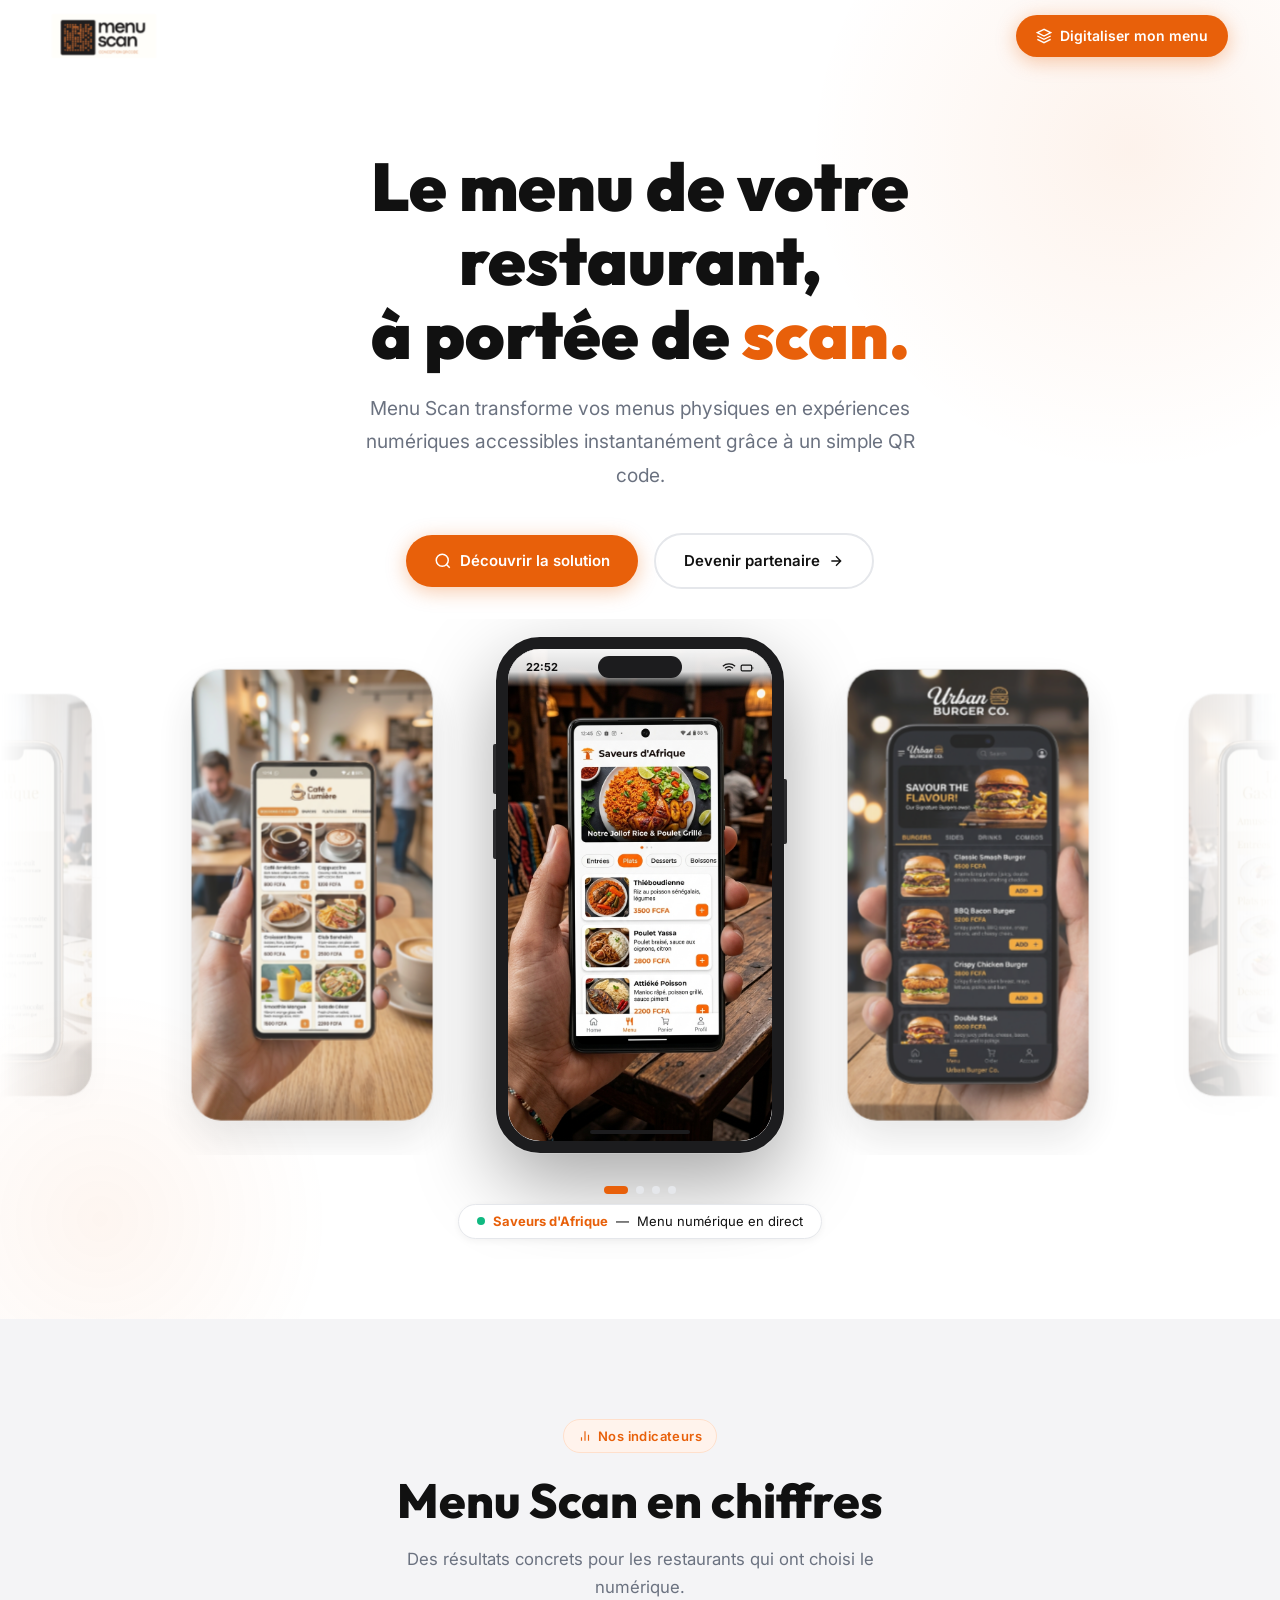
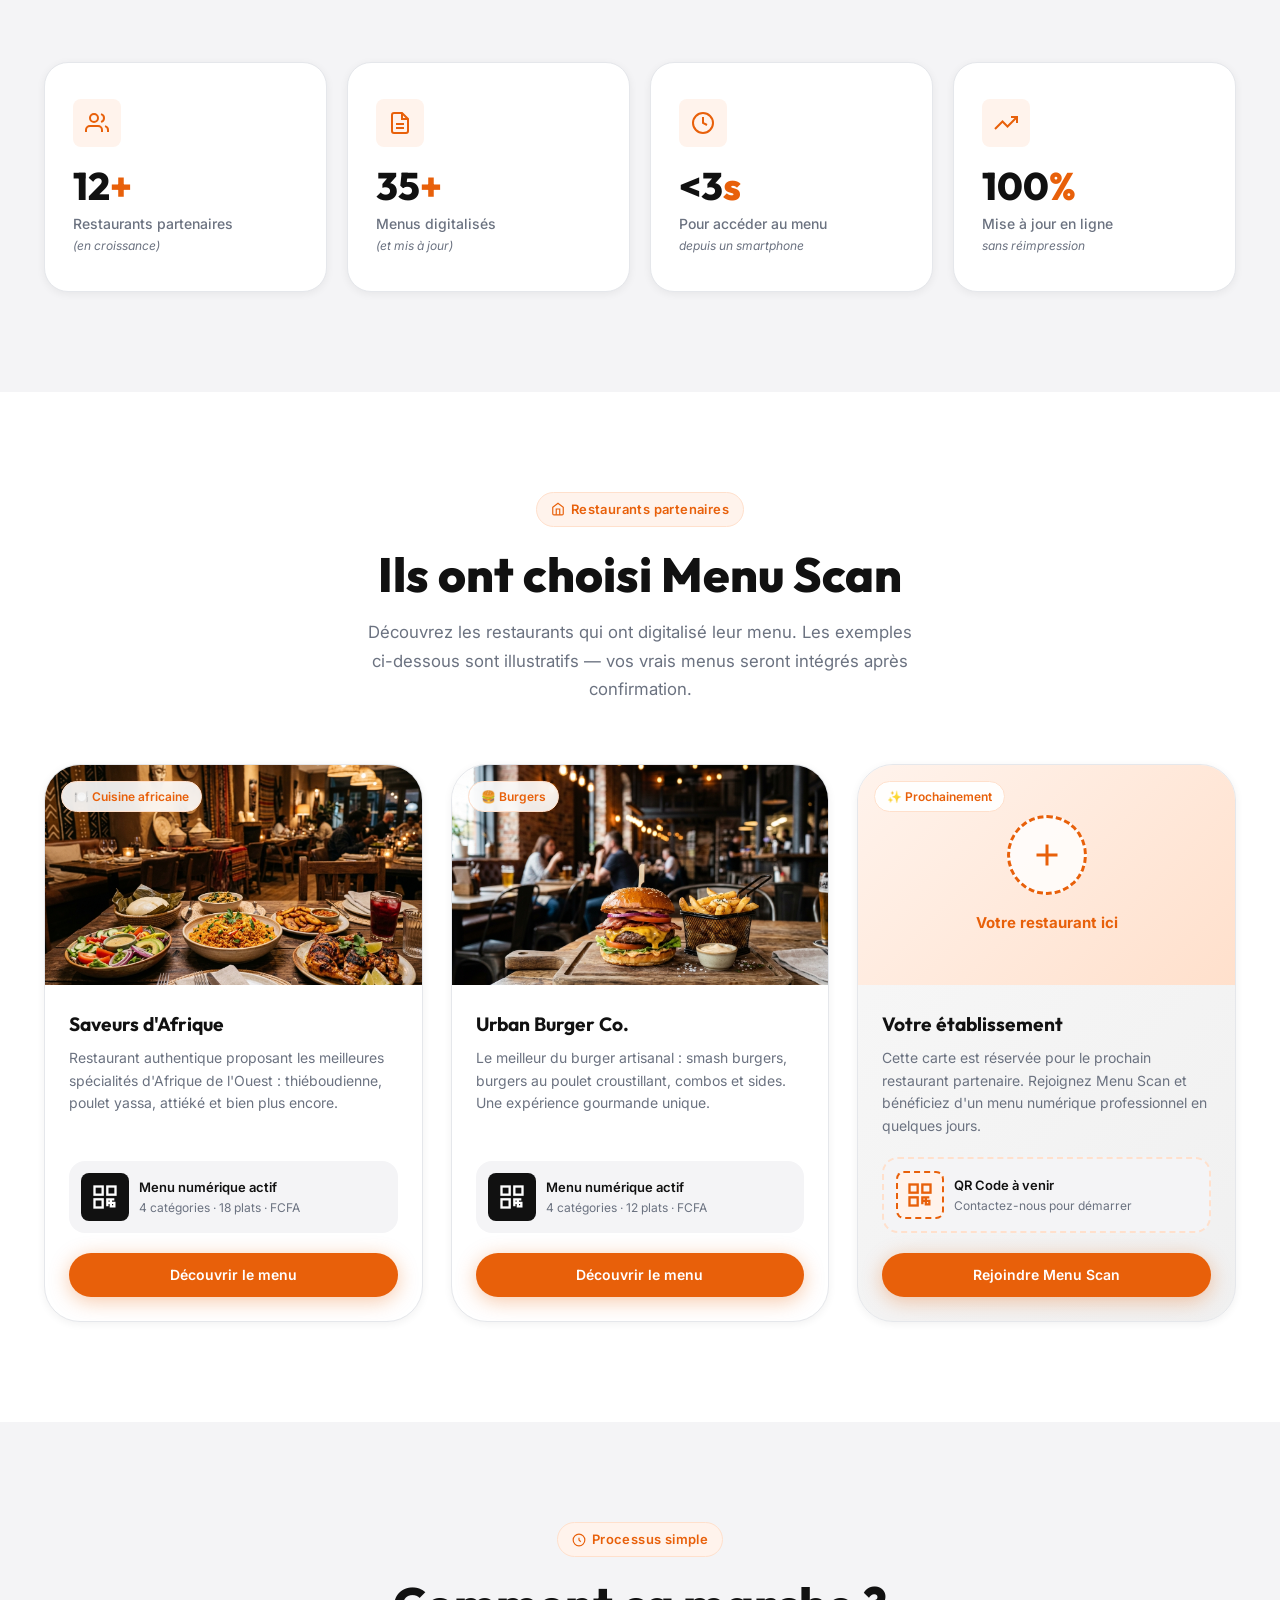
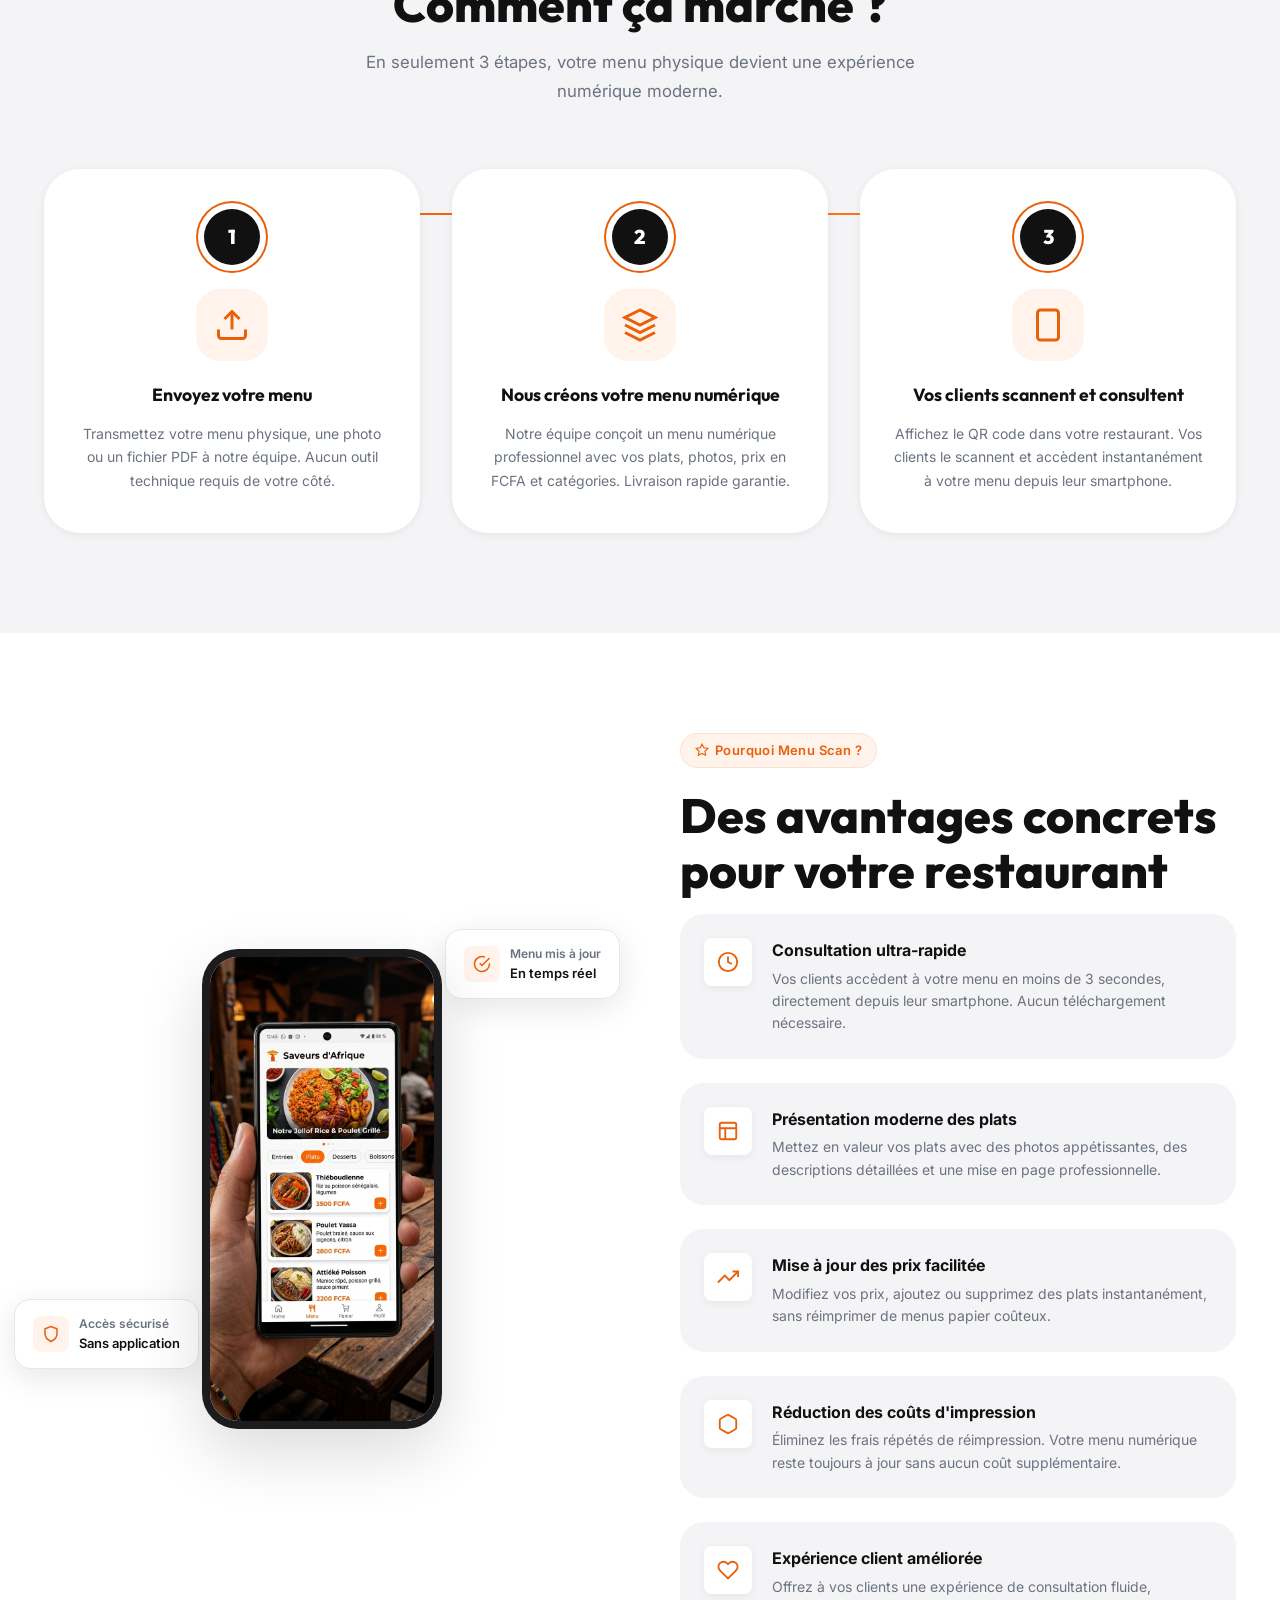
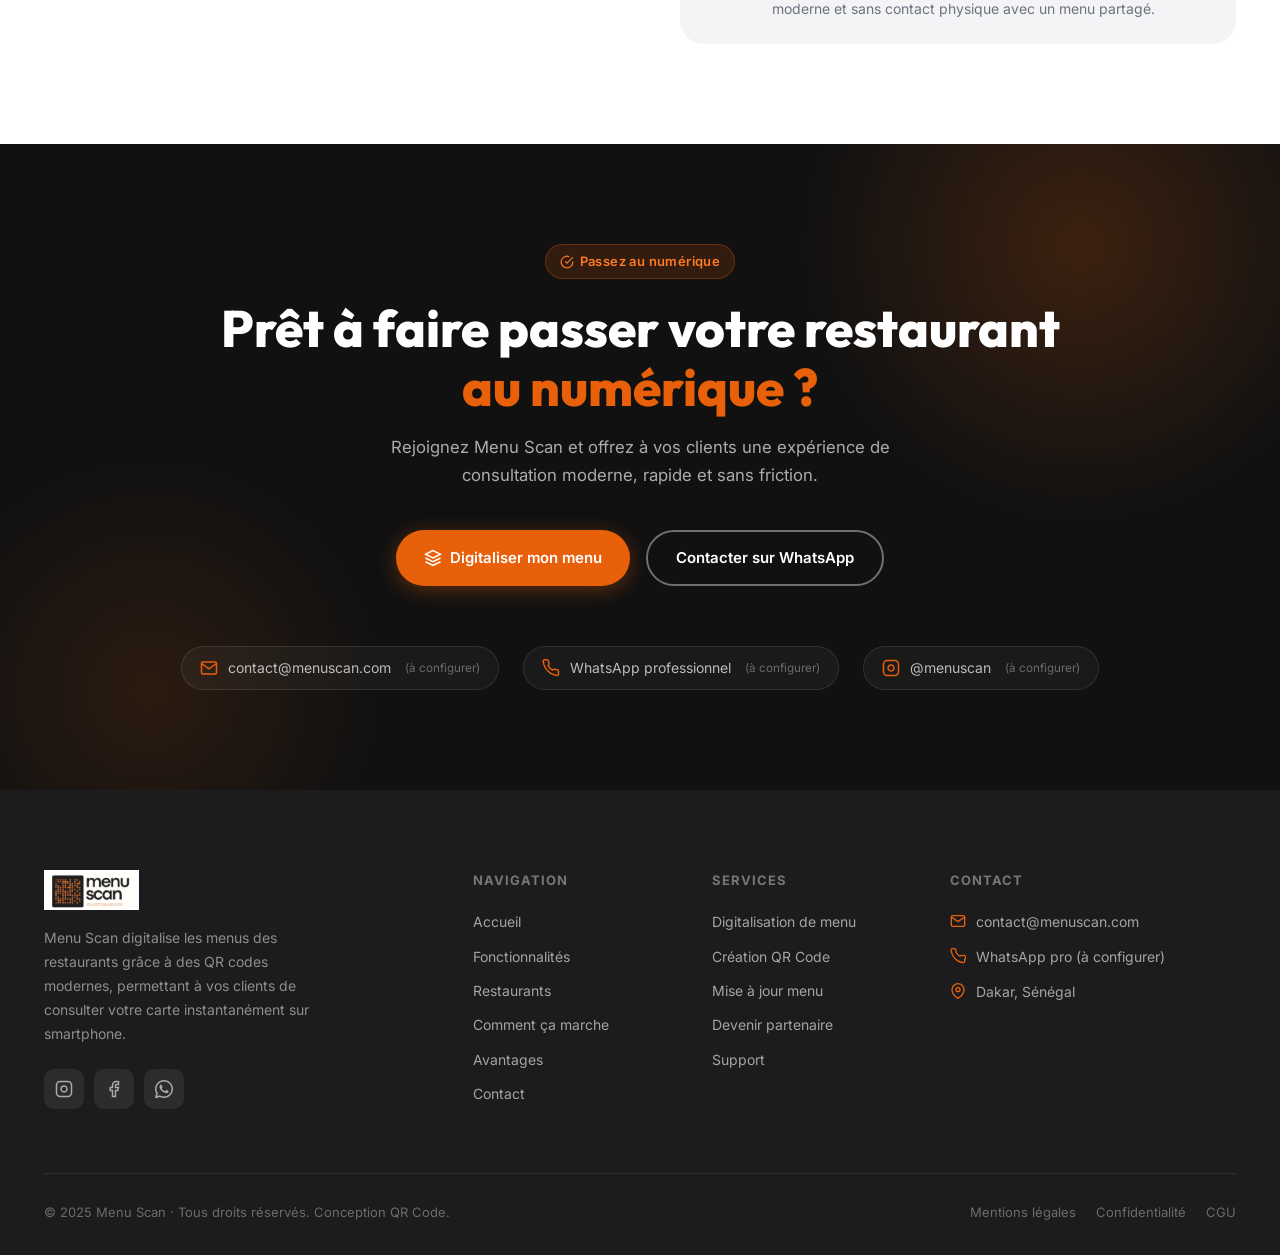
==== index.html @ 13c9dc32 "Initial commit: Site vitrine Menu Scan" ====
<!DOCTYPE html>
<html lang="fr">
<head>
  <meta charset="UTF-8" />
  <meta name="viewport" content="width=device-width, initial-scale=1.0" />
  <title>Menu Scan – Digitalisez le menu de votre restaurant</title>
  <meta name="description" content="Menu Scan transforme vos menus physiques en menus numériques accessibles sur smartphone grâce à un simple QR code. Solution simple, rapide et moderne." />
  <meta name="keywords" content="menu numérique, QR code restaurant, digitalisation menu, menu scan" />
  <link rel="stylesheet" href="style.css" />
  <meta property="og:title" content="Menu Scan – Le menu de votre restaurant, à portée de scan." />
  <meta property="og:description" content="Transformez votre menu physique en expérience numérique accessible instantanément." />
  <meta property="og:type" content="website" />
</head>
<body>

<!-- NAVIGATION -->
<header>
  <nav class="navbar" id="navbar" role="navigation" aria-label="Navigation principale">
    <div class="navbar-inner">
      <a href="#accueil" class="nav-logo" aria-label="Menu Scan – Accueil">
        <img src="images/logo.png" alt="Menu Scan" />
      </a>
      <div class="nav-cta">
        <a href="#contact" class="btn btn-primary btn-sm" id="nav-cta-btn">
          <svg width="16" height="16" fill="none" stroke="currentColor" stroke-width="2" viewBox="0 0 24 24"><path d="M12 2L2 7l10 5 10-5-10-5zM2 17l10 5 10-5M2 12l10 5 10-5"/></svg>
          Digitaliser mon menu
        </a>
      </div>
    </div>
  </nav>
</header>

<main>

<section class="hero" id="accueil" aria-label="Section d'accueil">
  <div class="hero-content container">
    <h1 class="hero-title">Le menu de votre restaurant,<br />à portée de <span>scan.</span></h1>
    <p class="hero-subtitle">Menu Scan transforme vos menus physiques en expériences numériques accessibles instantanément grâce à un simple QR code.</p>
    <div class="hero-buttons">
      <a href="#comment" class="btn btn-primary" id="hero-discover-btn">
        <svg width="18" height="18" fill="none" stroke="currentColor" stroke-width="2" viewBox="0 0 24 24"><circle cx="11" cy="11" r="8"/><path d="m21 21-4.35-4.35"/></svg>
        Découvrir la solution
      </a>
      <a href="#contact" class="btn btn-outline" id="hero-partner-btn">
        Devenir partenaire
        <svg width="16" height="16" fill="none" stroke="currentColor" stroke-width="2" viewBox="0 0 24 24"><path d="M5 12h14M12 5l7 7-7 7"/></svg>
      </a>
    </div>
  </div>

  <!-- Phone Showcase avec défilement continu horizontal à travers le smartphone -->
  <div class="phone-showcase" id="phoneShowcase" aria-label="Présentation interactive des menus de restaurants">
    
    <!-- Calque d'arrière-plan : piste horizontale de cartes qui défilent de droite à gauche -->
    <div class="stream-viewport" aria-hidden="false">
      <div class="stream-track" id="streamTrack">
        <!-- Set 1 -->
        <div class="stream-card" data-index="0" data-unique="0" role="button" aria-label="Menu Saveurs d'Afrique">
          <img src="images/menu_africain.jpg" alt="Menu Saveurs d'Afrique" loading="eager" />
        </div>
        <div class="stream-card" data-index="1" data-unique="1" role="button" aria-label="Menu Urban Burger Co.">
          <img src="images/menu_burger.jpg" alt="Menu Urban Burger Co." loading="lazy" />
        </div>
        <div class="stream-card" data-index="2" data-unique="2" role="button" aria-label="Menu Le Jardin Gastronomique">
          <img src="images/menu_gastro.jpg" alt="Menu Le Jardin Gastronomique" loading="lazy" />
        </div>
        <div class="stream-card" data-index="3" data-unique="3" role="button" aria-label="Menu Café Lumière">
          <img src="images/menu_cafe.jpg" alt="Menu Café Lumière" loading="lazy" />
        </div>

        <!-- Set 2 (Série active principale) -->
        <div class="stream-card is-center" data-index="4" data-unique="0" role="button" aria-label="Menu Saveurs d'Afrique">
          <img src="images/menu_africain.jpg" alt="Menu Saveurs d'Afrique" loading="eager" />
        </div>
        <div class="stream-card is-right" data-index="5" data-unique="1" role="button" aria-label="Menu Urban Burger Co.">
          <img src="images/menu_burger.jpg" alt="Menu Urban Burger Co." loading="lazy" />
        </div>
        <div class="stream-card is-far-right" data-index="6" data-unique="2" role="button" aria-label="Menu Le Jardin Gastronomique">
          <img src="images/menu_gastro.jpg" alt="Menu Le Jardin Gastronomique" loading="lazy" />
        </div>
        <div class="stream-card is-offscreen" data-index="7" data-unique="3" role="button" aria-label="Menu Café Lumière">
          <img src="images/menu_cafe.jpg" alt="Menu Café Lumière" loading="lazy" />
        </div>

        <!-- Set 3 -->
        <div class="stream-card is-offscreen" data-index="8" data-unique="0" role="button" aria-label="Menu Saveurs d'Afrique">
          <img src="images/menu_africain.jpg" alt="Menu Saveurs d'Afrique" loading="lazy" />
        </div>
        <div class="stream-card is-offscreen" data-index="9" data-unique="1" role="button" aria-label="Menu Urban Burger Co.">
          <img src="images/menu_burger.jpg" alt="Menu Urban Burger Co." loading="lazy" />
        </div>
        <div class="stream-card is-offscreen" data-index="10" data-unique="2" role="button" aria-label="Menu Le Jardin Gastronomique">
          <img src="images/menu_gastro.jpg" alt="Menu Le Jardin Gastronomique" loading="lazy" />
        </div>
        <div class="stream-card is-offscreen" data-index="11" data-unique="3" role="button" aria-label="Menu Café Lumière">
          <img src="images/menu_cafe.jpg" alt="Menu Café Lumière" loading="lazy" />
        </div>
      </div>
    </div>

    <!-- Téléphone au premier plan (cadre physique avec écran transparent) -->
    <div class="phone-wrapper" aria-hidden="true">
      <div class="phone-frame">
        <div class="phone-notch"></div>
        <div class="phone-status">
          <span class="time" id="phoneTime">12:45</span>
          <div class="icons">
            <svg fill="none" stroke="currentColor" stroke-width="2" viewBox="0 0 24 24" width="14" height="14"><path d="M5 12.55a11 11 0 0 1 14.08 0M1.42 9a16 16 0 0 1 21.16 0M8.53 16.11a6 6 0 0 1 6.95 0M12 20h.01"/></svg>
            <svg fill="none" stroke="currentColor" stroke-width="2" viewBox="0 0 24 24" width="14" height="14"><rect x="2" y="7" width="18" height="10" rx="2"/><path d="M22 11v2"/></svg>
          </div>
        </div>
        <div class="phone-home-indicator"></div>
      </div>
    </div>

    <!-- Contrôles et indicateur en dessous du smartphone -->
    <div class="phone-bottom-bar">
      <div class="phone-dots" id="phoneDots" role="tablist" aria-label="Navigation des menus">
        <button class="phone-dot active" data-slide="0" role="tab" aria-selected="true" aria-label="Saveurs d'Afrique"></button>
        <button class="phone-dot" data-slide="1" role="tab" aria-selected="false" aria-label="Urban Burger Co."></button>
        <button class="phone-dot" data-slide="2" role="tab" aria-selected="false" aria-label="Le Jardin Gastronomique"></button>
        <button class="phone-dot" data-slide="3" role="tab" aria-selected="false" aria-label="Café Lumière"></button>
      </div>
      <div class="phone-active-label" id="phoneActiveLabel">
        <span class="live-indicator"></span>
        <strong id="restaurantTitle">Saveurs d'Afrique</strong> &mdash; <span>Menu numérique en direct</span>
      </div>
    </div>

  </div>
</section>

<!-- STATS -->
<section class="stats" id="fonctionnalites" aria-label="Chiffres clés">
  <div class="container">
    <div class="text-center reveal" style="margin-bottom:60px">
      <div class="section-tag">
        <svg width="14" height="14" fill="none" stroke="currentColor" stroke-width="2" viewBox="0 0 24 24"><path d="M18 20V10M12 20V4M6 20v-6"/></svg>
        Nos indicateurs
      </div>
      <h2 class="section-title">Menu Scan en chiffres</h2>
      <p class="section-subtitle">Des résultats concrets pour les restaurants qui ont choisi le numérique.</p>
    </div>
    <div class="stats-grid">
      <div class="stat-card reveal reveal-delay-1">
        <div class="stat-icon"><svg fill="none" stroke="currentColor" stroke-width="2" viewBox="0 0 24 24"><path d="M17 21v-2a4 4 0 0 0-4-4H5a4 4 0 0 0-4 4v2"/><circle cx="9" cy="7" r="4"/><path d="M23 21v-2a4 4 0 0 0-3-3.87M16 3.13a4 4 0 0 1 0 7.75"/></svg></div>
        <div class="stat-value">12<span>+</span></div>
        <div class="stat-label">Restaurants partenaires<br /><em style="font-size:12px;font-weight:400">(en croissance)</em></div>
      </div>
      <div class="stat-card reveal reveal-delay-2">
        <div class="stat-icon"><svg fill="none" stroke="currentColor" stroke-width="2" viewBox="0 0 24 24"><path d="M14 2H6a2 2 0 0 0-2 2v16a2 2 0 0 0 2 2h12a2 2 0 0 0 2-2V8z"/><polyline points="14 2 14 8 20 8"/><line x1="16" y1="13" x2="8" y2="13"/><line x1="16" y1="17" x2="8" y2="17"/></svg></div>
        <div class="stat-value">35<span>+</span></div>
        <div class="stat-label">Menus digitalisés<br /><em style="font-size:12px;font-weight:400">(et mis à jour)</em></div>
      </div>
      <div class="stat-card reveal reveal-delay-3">
        <div class="stat-icon"><svg fill="none" stroke="currentColor" stroke-width="2" viewBox="0 0 24 24"><circle cx="12" cy="12" r="10"/><polyline points="12 6 12 12 16 14"/></svg></div>
        <div class="stat-value">&lt;3<span>s</span></div>
        <div class="stat-label">Pour accéder au menu<br /><em style="font-size:12px;font-weight:400">depuis un smartphone</em></div>
      </div>
      <div class="stat-card reveal reveal-delay-4">
        <div class="stat-icon"><svg fill="none" stroke="currentColor" stroke-width="2" viewBox="0 0 24 24"><polyline points="23 6 13.5 15.5 8.5 10.5 1 18"/><polyline points="17 6 23 6 23 12"/></svg></div>
        <div class="stat-value">100<span>%</span></div>
        <div class="stat-label">Mise à jour en ligne<br /><em style="font-size:12px;font-weight:400">sans réimpression</em></div>
      </div>
    </div>
  </div>
</section>

<!-- PARTNERS -->
<section class="partners" id="partenaires" aria-label="Restaurants partenaires">
  <div class="container">
    <div class="partners-header text-center reveal">
      <div class="section-tag">
        <svg width="14" height="14" fill="none" stroke="currentColor" stroke-width="2" viewBox="0 0 24 24"><path d="M3 9l9-7 9 7v11a2 2 0 0 1-2 2H5a2 2 0 0 1-2-2z"/><polyline points="9 22 9 12 15 12 15 22"/></svg>
        Restaurants partenaires
      </div>
      <h2 class="section-title">Ils ont choisi Menu Scan</h2>
      <p class="section-subtitle">Découvrez les restaurants qui ont digitalisé leur menu. Les exemples ci-dessous sont illustratifs — vos vrais menus seront intégrés après confirmation.</p>
    </div>
    <div class="partners-grid">

      <article class="partner-card reveal reveal-delay-1">
        <div class="partner-card-image">
          <img src="images/restaurant_africain.jpg" alt="Restaurant Saveurs d'Afrique" loading="lazy" />
          <span class="partner-badge">🍽️ Cuisine africaine</span>
        </div>
        <div class="partner-card-body">
          <h3 class="partner-card-name">Saveurs d'Afrique</h3>
          <p class="partner-card-desc">Restaurant authentique proposant les meilleures spécialités d'Afrique de l'Ouest : thiéboudienne, poulet yassa, attiéké et bien plus encore.</p>
          <div class="partner-preview">
            <div class="partner-preview-qr">
              <svg fill="none" stroke="currentColor" stroke-width="2" viewBox="0 0 24 24" width="28" height="28"><rect x="3" y="3" width="7" height="7"/><rect x="14" y="3" width="7" height="7"/><rect x="3" y="14" width="7" height="7"/><path d="M14 14h3v3h-3zM17 17h3v3h-3zM14 17v3M17 14h3"/></svg>
            </div>
            <div class="partner-preview-info">
              <div class="partner-preview-title">Menu numérique actif</div>
              <div class="partner-preview-sub">4 catégories · 18 plats · FCFA</div>
            </div>
          </div>
          <div class="partner-card-footer">
            <a href="#contact" class="btn btn-primary">Découvrir le menu</a>
          </div>
        </div>
      </article>

      <article class="partner-card reveal reveal-delay-2">
        <div class="partner-card-image">
          <img src="images/restaurant_burger.jpg" alt="Restaurant Urban Burger Co." loading="lazy" />
          <span class="partner-badge">🍔 Burgers</span>
        </div>
        <div class="partner-card-body">
          <h3 class="partner-card-name">Urban Burger Co.</h3>
          <p class="partner-card-desc">Le meilleur du burger artisanal : smash burgers, burgers au poulet croustillant, combos et sides. Une expérience gourmande unique.</p>
          <div class="partner-preview">
            <div class="partner-preview-qr">
              <svg fill="none" stroke="currentColor" stroke-width="2" viewBox="0 0 24 24" width="28" height="28"><rect x="3" y="3" width="7" height="7"/><rect x="14" y="3" width="7" height="7"/><rect x="3" y="14" width="7" height="7"/><path d="M14 14h3v3h-3zM17 17h3v3h-3zM14 17v3M17 14h3"/></svg>
            </div>
            <div class="partner-preview-info">
              <div class="partner-preview-title">Menu numérique actif</div>
              <div class="partner-preview-sub">4 catégories · 12 plats · FCFA</div>
            </div>
          </div>
          <div class="partner-card-footer">
            <a href="#contact" class="btn btn-primary">Découvrir le menu</a>
          </div>
        </div>
      </article>

      <article class="partner-card reveal reveal-delay-3" style="background: linear-gradient(135deg, #f8f8f8, #f0f0f0);">
        <div class="partner-card-image" style="background: linear-gradient(135deg, #FFF3EC, #FFE0CC); display:flex; align-items:center; justify-content:center; height:220px;">
          <div style="text-align:center; padding:24px;">
            <div style="width:80px;height:80px;background:rgba(255,255,255,.8);border-radius:50%;display:flex;align-items:center;justify-content:center;margin:0 auto 16px;border:3px dashed #E8600A;">
              <svg width="36" height="36" fill="none" stroke="#E8600A" stroke-width="2" viewBox="0 0 24 24"><line x1="12" y1="5" x2="12" y2="19"/><line x1="5" y1="12" x2="19" y2="12"/></svg>
            </div>
            <p style="color:#E8600A;font-weight:700;font-size:15px;">Votre restaurant ici</p>
          </div>
          <span class="partner-badge">✨ Prochainement</span>
        </div>
        <div class="partner-card-body">
          <h3 class="partner-card-name">Votre établissement</h3>
          <p class="partner-card-desc">Cette carte est réservée pour le prochain restaurant partenaire. Rejoignez Menu Scan et bénéficiez d'un menu numérique professionnel en quelques jours.</p>
          <div class="partner-preview" style="border: 2px dashed #FFE0CC;">
            <div class="partner-preview-qr" style="background:#FFF3EC; border: 2px dashed #E8600A;">
              <svg fill="none" stroke="#E8600A" stroke-width="2" viewBox="0 0 24 24" width="28" height="28"><rect x="3" y="3" width="7" height="7"/><rect x="14" y="3" width="7" height="7"/><rect x="3" y="14" width="7" height="7"/><path d="M14 14h3v3h-3zM17 17h3v3h-3zM14 17v3M17 14h3"/></svg>
            </div>
            <div class="partner-preview-info">
              <div class="partner-preview-title">QR Code à venir</div>
              <div class="partner-preview-sub">Contactez-nous pour démarrer</div>
            </div>
          </div>
          <div class="partner-card-footer">
            <a href="#contact" class="btn btn-primary">Rejoindre Menu Scan</a>
          </div>
        </div>
      </article>

    </div>
  </div>
</section>

<!-- HOW IT WORKS -->
<section class="how-it-works" id="comment" aria-label="Comment ça marche">
  <div class="container">
    <div class="text-center reveal">
      <div class="section-tag">
        <svg width="14" height="14" fill="none" stroke="currentColor" stroke-width="2" viewBox="0 0 24 24"><circle cx="12" cy="12" r="10"/><path d="M12 8v4l3 3"/></svg>
        Processus simple
      </div>
      <h2 class="section-title">Comment ça marche ?</h2>
      <p class="section-subtitle">En seulement 3 étapes, votre menu physique devient une expérience numérique moderne.</p>
    </div>
    <div class="steps-grid">
      <div class="step-card reveal reveal-delay-1">
        <div class="step-number">1</div>
        <div class="step-icon"><svg fill="none" stroke="currentColor" stroke-width="2" viewBox="0 0 24 24"><path d="M21 15v4a2 2 0 0 1-2 2H5a2 2 0 0 1-2-2v-4"/><polyline points="17 8 12 3 7 8"/><line x1="12" y1="3" x2="12" y2="15"/></svg></div>
        <h3 class="step-title">Envoyez votre menu</h3>
        <p class="step-desc">Transmettez votre menu physique, une photo ou un fichier PDF à notre équipe. Aucun outil technique requis de votre côté.</p>
      </div>
      <div class="step-card reveal reveal-delay-2">
        <div class="step-number">2</div>
        <div class="step-icon"><svg fill="none" stroke="currentColor" stroke-width="2" viewBox="0 0 24 24"><path d="M12 2L2 7l10 5 10-5-10-5zM2 17l10 5 10-5M2 12l10 5 10-5"/></svg></div>
        <h3 class="step-title">Nous créons votre menu numérique</h3>
        <p class="step-desc">Notre équipe conçoit un menu numérique professionnel avec vos plats, photos, prix en FCFA et catégories. Livraison rapide garantie.</p>
      </div>
      <div class="step-card reveal reveal-delay-3">
        <div class="step-number">3</div>
        <div class="step-icon"><svg fill="none" stroke="currentColor" stroke-width="2" viewBox="0 0 24 24"><rect x="5" y="2" width="14" height="20" rx="2" ry="2"/><line x1="12" y1="18" x2="12.01" y2="18"/></svg></div>
        <h3 class="step-title">Vos clients scannent et consultent</h3>
        <p class="step-desc">Affichez le QR code dans votre restaurant. Vos clients le scannent et accèdent instantanément à votre menu depuis leur smartphone.</p>
      </div>
    </div>
  </div>
</section>

<!-- ADVANTAGES -->
<section class="advantages" id="avantages" aria-label="Avantages Menu Scan">
  <div class="container">
    <div class="advantages-layout">
      <div class="advantages-visual reveal">
        <div class="adv-phone-mini">
          <div class="adv-phone-mini-screen">
            <img src="images/menu_africain.jpg" alt="Aperçu menu numérique" loading="lazy" />
          </div>
        </div>
        <div class="adv-floating-badge">
          <div class="badge-icon"><svg fill="none" stroke="currentColor" stroke-width="2" viewBox="0 0 24 24"><path d="M22 11.08V12a10 10 0 1 1-5.93-9.14"/><polyline points="22 4 12 14.01 9 11.01"/></svg></div>
          <div>
            <div style="font-size:12px;color:#6B7280">Menu mis à jour</div>
            <div>En temps réel</div>
          </div>
        </div>
        <div class="adv-floating-badge">
          <div class="badge-icon"><svg fill="none" stroke="currentColor" stroke-width="2" viewBox="0 0 24 24"><path d="M12 22s8-4 8-10V5l-8-3-8 3v7c0 6 8 10 8 10z"/></svg></div>
          <div>
            <div style="font-size:12px;color:#6B7280">Accès sécurisé</div>
            <div>Sans application</div>
          </div>
        </div>
      </div>
      <div class="reveal reveal-delay-2">
        <div class="section-tag">
          <svg width="14" height="14" fill="none" stroke="currentColor" stroke-width="2" viewBox="0 0 24 24"><polygon points="12 2 15.09 8.26 22 9.27 17 14.14 18.18 21.02 12 17.77 5.82 21.02 7 14.14 2 9.27 8.91 8.26 12 2"/></svg>
          Pourquoi Menu Scan ?
        </div>
        <h2 class="section-title">Des avantages concrets pour votre restaurant</h2>
        <div class="advantages-list">
          <div class="adv-item">
            <div class="adv-item-icon"><svg fill="none" stroke="currentColor" stroke-width="2" viewBox="0 0 24 24"><circle cx="12" cy="12" r="10"/><polyline points="12 6 12 12 16 14"/></svg></div>
            <div class="adv-item-content">
              <h4>Consultation ultra-rapide</h4>
              <p>Vos clients accèdent à votre menu en moins de 3 secondes, directement depuis leur smartphone. Aucun téléchargement nécessaire.</p>
            </div>
          </div>
          <div class="adv-item">
            <div class="adv-item-icon"><svg fill="none" stroke="currentColor" stroke-width="2" viewBox="0 0 24 24"><rect x="3" y="3" width="18" height="18" rx="2"/><path d="M3 9h18M9 21V9"/></svg></div>
            <div class="adv-item-content">
              <h4>Présentation moderne des plats</h4>
              <p>Mettez en valeur vos plats avec des photos appétissantes, des descriptions détaillées et une mise en page professionnelle.</p>
            </div>
          </div>
          <div class="adv-item">
            <div class="adv-item-icon"><svg fill="none" stroke="currentColor" stroke-width="2" viewBox="0 0 24 24"><polyline points="23 6 13.5 15.5 8.5 10.5 1 18"/><polyline points="17 6 23 6 23 12"/></svg></div>
            <div class="adv-item-content">
              <h4>Mise à jour des prix facilitée</h4>
              <p>Modifiez vos prix, ajoutez ou supprimez des plats instantanément, sans réimprimer de menus papier coûteux.</p>
            </div>
          </div>
          <div class="adv-item">
            <div class="adv-item-icon"><svg fill="none" stroke="currentColor" stroke-width="2" viewBox="0 0 24 24"><path d="M21 16V8a2 2 0 0 0-1-1.73l-7-4a2 2 0 0 0-2 0l-7 4A2 2 0 0 0 3 8v8a2 2 0 0 0 1 1.73l7 4a2 2 0 0 0 2 0l7-4A2 2 0 0 0 21 16z"/></svg></div>
            <div class="adv-item-content">
              <h4>Réduction des coûts d'impression</h4>
              <p>Éliminez les frais répétés de réimpression. Votre menu numérique reste toujours à jour sans aucun coût supplémentaire.</p>
            </div>
          </div>
          <div class="adv-item">
            <div class="adv-item-icon"><svg fill="none" stroke="currentColor" stroke-width="2" viewBox="0 0 24 24"><path d="M20.84 4.61a5.5 5.5 0 0 0-7.78 0L12 5.67l-1.06-1.06a5.5 5.5 0 0 0-7.78 7.78l1.06 1.06L12 21.23l7.78-7.78 1.06-1.06a5.5 5.5 0 0 0 0-7.78z"/></svg></div>
            <div class="adv-item-content">
              <h4>Expérience client améliorée</h4>
              <p>Offrez à vos clients une expérience de consultation fluide, moderne et sans contact physique avec un menu partagé.</p>
            </div>
          </div>
        </div>
      </div>
    </div>
  </div>
</section>

<!-- CTA -->
<section class="cta-section" id="contact" aria-label="Contact et appel à l'action">
  <div class="container">
    <div class="cta-inner reveal">
      <div class="section-tag">
        <svg width="14" height="14" fill="none" stroke="currentColor" stroke-width="2" viewBox="0 0 24 24"><path d="M22 11.08V12a10 10 0 1 1-5.93-9.14"/><polyline points="22 4 12 14.01 9 11.01"/></svg>
        Passez au numérique
      </div>
      <h2 class="cta-title">Prêt à faire passer votre restaurant<br /><span>au numérique ?</span></h2>
      <p class="cta-subtitle">Rejoignez Menu Scan et offrez à vos clients une expérience de consultation moderne, rapide et sans friction.</p>
      <div class="cta-buttons">
        <a href="mailto:contact@menuscan.com" class="btn btn-primary" id="cta-main-btn">
          <svg width="18" height="18" fill="none" stroke="currentColor" stroke-width="2" viewBox="0 0 24 24"><path d="M12 2L2 7l10 5 10-5-10-5zM2 17l10 5 10-5M2 12l10 5 10-5"/></svg>
          Digitaliser mon menu
        </a>
        <a href="https://wa.me/+221000000000" target="_blank" rel="noopener noreferrer" class="btn btn-outline-white" id="cta-whatsapp-btn">
          Contacter sur WhatsApp
        </a>
      </div>
      <div class="cta-contacts">
        <a href="mailto:contact@menuscan.com" class="cta-contact-item" id="contact-email">
          <svg fill="none" stroke="currentColor" stroke-width="2" viewBox="0 0 24 24"><path d="M4 4h16c1.1 0 2 .9 2 2v12c0 1.1-.9 2-2 2H4c-1.1 0-2-.9-2-2V6c0-1.1.9-2 2-2z"/><polyline points="22,6 12,13 2,6"/></svg>
          contact@menuscan.com <small style="opacity:.5;margin-left:4px">(à configurer)</small>
        </a>
        <a href="https://wa.me/+221000000000" target="_blank" rel="noopener noreferrer" class="cta-contact-item" id="contact-whatsapp">
          <svg fill="none" stroke="currentColor" stroke-width="2" viewBox="0 0 24 24"><path d="M22 16.92v3a2 2 0 0 1-2.18 2 19.79 19.79 0 0 1-8.63-3.07A19.5 19.5 0 0 1 4.69 12 19.79 19.79 0 0 1 1.61 3.35 2 2 0 0 1 3.59 1h3a2 2 0 0 1 2 1.72 12.84 12.84 0 0 0 .7 2.81 2 2 0 0 1-.45 2.11L8.09 8.91a16 16 0 0 0 6 6l.78-.78a2 2 0 0 1 2.11-.45 12.84 12.84 0 0 0 2.81.7A2 2 0 0 1 22 16.92z"/></svg>
          WhatsApp professionnel <small style="opacity:.5;margin-left:4px">(à configurer)</small>
        </a>
        <a href="#" class="cta-contact-item" id="contact-instagram">
          <svg fill="none" stroke="currentColor" stroke-width="2" viewBox="0 0 24 24"><rect x="2" y="2" width="20" height="20" rx="5" ry="5"/><path d="M16 11.37A4 4 0 1 1 12.63 8 4 4 0 0 1 16 11.37z"/><line x1="17.5" y1="6.5" x2="17.51" y2="6.5"/></svg>
          @menuscan <small style="opacity:.5;margin-left:4px">(à configurer)</small>
        </a>
      </div>
    </div>
  </div>
</section>

</main>

<!-- FOOTER -->
<footer class="footer" aria-label="Pied de page">
  <div class="container">
    <div class="footer-grid">
      <div>
        <img src="images/logo.png" alt="Menu Scan" class="footer-brand-logo" />
        <p class="footer-brand-desc">Menu Scan digitalise les menus des restaurants grâce à des QR codes modernes, permettant à vos clients de consulter votre carte instantanément sur smartphone.</p>
        <div class="footer-socials">
          <a href="#" class="social-btn" aria-label="Instagram">
            <svg fill="none" stroke="currentColor" stroke-width="2" viewBox="0 0 24 24"><rect x="2" y="2" width="20" height="20" rx="5" ry="5"/><path d="M16 11.37A4 4 0 1 1 12.63 8 4 4 0 0 1 16 11.37z"/><line x1="17.5" y1="6.5" x2="17.51" y2="6.5"/></svg>
          </a>
          <a href="#" class="social-btn" aria-label="Facebook">
            <svg fill="none" stroke="currentColor" stroke-width="2" viewBox="0 0 24 24"><path d="M18 2h-3a5 5 0 0 0-5 5v3H7v4h3v8h4v-8h3l1-4h-4V7a1 1 0 0 1 1-1h3z"/></svg>
          </a>
          <a href="https://wa.me/+221000000000" target="_blank" rel="noopener noreferrer" class="social-btn" aria-label="WhatsApp">
            <svg fill="currentColor" viewBox="0 0 24 24"><path d="M17.472 14.382c-.297-.149-1.758-.867-2.03-.967-.273-.099-.471-.148-.67.15-.197.297-.767.966-.94 1.164-.173.199-.347.223-.644.075-.297-.15-1.255-.463-2.39-1.475-.883-.788-1.48-1.761-1.653-2.059-.173-.297-.018-.458.13-.606.134-.133.298-.347.446-.52.149-.174.198-.298.298-.497.099-.198.05-.371-.025-.52-.075-.149-.669-1.612-.916-2.207-.242-.579-.487-.5-.669-.51-.173-.008-.371-.01-.57-.01-.198 0-.52.074-.792.372-.272.297-1.04 1.016-1.04 2.479 0 1.462 1.065 2.875 1.213 3.074.149.198 2.096 3.2 5.077 4.487.709.306 1.262.489 1.694.625.712.227 1.36.195 1.871.118.571-.085 1.758-.719 2.006-1.413.248-.694.248-1.289.173-1.413-.074-.124-.272-.198-.57-.347zM12 0C5.373 0 0 5.373 0 12c0 2.122.555 4.113 1.524 5.843L.057 23.286c-.1.315.014.656.274.856.26.2.614.224.899.061L6.571 22.5C8.276 23.463 10.076 24 12 24c6.627 0 12-5.373 12-12S18.627 0 12 0zm0 22c-1.805 0-3.539-.476-5.044-1.314l-.361-.21-3.741.979.999-3.645-.229-.375A9.932 9.932 0 0 1 2 12C2 6.477 6.477 2 12 2s10 4.477 10 10-4.477 10-10 10z"/></svg>
          </a>
        </div>
      </div>
      <div>
        <h4 class="footer-col-title">Navigation</h4>
        <nav class="footer-links" aria-label="Navigation pied de page">
          <a href="#accueil">Accueil</a>
          <a href="#fonctionnalites">Fonctionnalités</a>
          <a href="#partenaires">Restaurants</a>
          <a href="#comment">Comment ça marche</a>
          <a href="#avantages">Avantages</a>
          <a href="#contact">Contact</a>
        </nav>
      </div>
      <div>
        <h4 class="footer-col-title">Services</h4>
        <nav class="footer-links" aria-label="Services">
          <a href="#contact">Digitalisation de menu</a>
          <a href="#contact">Création QR Code</a>
          <a href="#contact">Mise à jour menu</a>
          <a href="#contact">Devenir partenaire</a>
          <a href="#contact">Support</a>
        </nav>
      </div>
      <div>
        <h4 class="footer-col-title">Contact</h4>
        <div class="footer-contact-item">
          <svg fill="none" stroke="currentColor" stroke-width="2" viewBox="0 0 24 24"><path d="M4 4h16c1.1 0 2 .9 2 2v12c0 1.1-.9 2-2 2H4c-1.1 0-2-.9-2-2V6c0-1.1.9-2 2-2z"/><polyline points="22,6 12,13 2,6"/></svg>
          <a href="mailto:contact@menuscan.com">contact@menuscan.com</a>
        </div>
        <div class="footer-contact-item">
          <svg fill="none" stroke="currentColor" stroke-width="2" viewBox="0 0 24 24"><path d="M22 16.92v3a2 2 0 0 1-2.18 2 19.79 19.79 0 0 1-8.63-3.07A19.5 19.5 0 0 1 4.69 12 19.79 19.79 0 0 1 1.61 3.35 2 2 0 0 1 3.59 1h3a2 2 0 0 1 2 1.72c.127.38.266.75.42 1.1L9 6.4a16 16 0 0 0 6 6l.78-.78a2 2 0 0 1 2.11-.45c.35.154.72.293 1.1.42A2 2 0 0 1 22 16.92z"/></svg>
          <span>WhatsApp pro (à configurer)</span>
        </div>
        <div class="footer-contact-item">
          <svg fill="none" stroke="currentColor" stroke-width="2" viewBox="0 0 24 24"><path d="M21 10c0 7-9 13-9 13s-9-6-9-13a9 9 0 0 1 18 0z"/><circle cx="12" cy="10" r="3"/></svg>
          <span>Dakar, Sénégal</span>
        </div>
      </div>
    </div>
    <div class="footer-bottom">
      <p>&copy; 2025 Menu Scan &middot; Tous droits réservés. Conception QR Code.</p>
      <div class="footer-bottom-links">
        <a href="#">Mentions légales</a>
        <a href="#">Confidentialité</a>
        <a href="#">CGU</a>
      </div>
    </div>
  </div>
</footer>

<script src="script.js"></script>
</body>
</html>
---- style.css ----
/* =============================================
   MENU SCAN – DESIGN SYSTEM & GLOBAL STYLES
   ============================================= */
@import url("https://fonts.googleapis.com/css2?family=Inter:wght@300;400;500;600;700;800;900&family=Outfit:wght@300;400;500;600;700;800&display=swap");

:root {
  --orange:        #E8600A;
  --orange-light:  #FF7A20;
  --orange-soft:   #FFF3EC;
  --orange-mid:    #FFE0CC;
  --dark:          #111111;
  --dark-2:        #1C1C1E;
  --dark-3:        #2A2A2E;
  --gray-text:     #6B7280;
  --gray-light:    #F4F4F6;
  --gray-border:   #E5E7EB;
  --white:         #FFFFFF;
  --font-head:    "Outfit", sans-serif;
  --font-body:    "Inter", sans-serif;
  --section-py:   100px;
  --container:    1240px;
  --shadow-sm:    0 2px 8px rgba(0,0,0,.06);
  --shadow-md:    0 8px 32px rgba(0,0,0,.10);
  --shadow-lg:    0 24px 64px rgba(0,0,0,.14);
  --shadow-phone: 0 40px 100px rgba(0,0,0,.30);
  --radius-sm:    8px;
  --radius-md:    16px;
  --radius-lg:    24px;
  --radius-xl:    36px;
  --ease:         cubic-bezier(0.25, 0.46, 0.45, 0.94);
}

*, *::before, *::after { box-sizing: border-box; margin: 0; padding: 0; }
html { scroll-behavior: smooth; font-size: 16px; }
body { font-family: var(--font-body); color: var(--dark); background: var(--white); line-height: 1.6; overflow-x: hidden; -webkit-font-smoothing: antialiased; }
img { display: block; max-width: 100%; }
a { text-decoration: none; color: inherit; }
ul, ol { list-style: none; }
button { border: none; cursor: pointer; font-family: inherit; }

.container { width: 100%; max-width: var(--container); margin: 0 auto; padding: 0 24px; }

.section-tag { display: inline-flex; align-items: center; gap: 6px; background: var(--orange-soft); border: 1.5px solid var(--orange-mid); color: var(--orange); font-size: 13px; font-weight: 600; padding: 6px 14px; border-radius: 100px; margin-bottom: 20px; letter-spacing: .4px; }
.section-title { font-family: var(--font-head); font-size: clamp(2rem, 4vw, 3rem); font-weight: 800; line-height: 1.15; color: var(--dark); margin-bottom: 16px; }
.section-subtitle { font-size: 1.05rem; color: var(--gray-text); max-width: 560px; line-height: 1.7; }
.text-center { text-align: center; }
.text-center .section-subtitle { margin: 0 auto; }

.btn { display: inline-flex; align-items: center; gap: 8px; padding: 14px 28px; border-radius: 100px; font-size: 15px; font-weight: 600; transition: all .3s var(--ease); white-space: nowrap; position: relative; overflow: hidden; }
.btn::after { content: ""; position: absolute; inset: 0; background: rgba(255,255,255,.12); opacity: 0; transition: opacity .3s; }
.btn:hover::after { opacity: 1; }
.btn-primary { background: var(--orange); color: var(--white); box-shadow: 0 4px 20px rgba(232,96,10,.35); }
.btn-primary:hover { background: var(--orange-light); transform: translateY(-2px); box-shadow: 0 8px 30px rgba(232,96,10,.45); }
.btn-outline { background: transparent; color: var(--dark); border: 2px solid var(--gray-border); }
.btn-outline:hover { background: var(--dark); color: var(--white); border-color: var(--dark); transform: translateY(-2px); }
.btn-outline-white { background: transparent; color: var(--white); border: 2px solid rgba(255,255,255,.4); }
.btn-outline-white:hover { background: var(--white); color: var(--dark); border-color: var(--white); }
.btn-sm { padding: 10px 20px; font-size: 14px; }

/* NAVBAR */
.navbar { position: fixed; top: 0; left: 0; right: 0; z-index: 1000; transition: all .3s var(--ease); }
.navbar.scrolled { background: rgba(255,255,255,.92); backdrop-filter: blur(20px); -webkit-backdrop-filter: blur(20px); box-shadow: 0 1px 0 var(--gray-border); }
.navbar-inner { display: flex; align-items: center; justify-content: space-between; height: 72px; padding: 0 32px; max-width: var(--container); margin: 0 auto; }
.nav-logo img { height: 44px; width: auto; object-fit: contain; }
.nav-links { display: flex; align-items: center; gap: 4px; }
.nav-links a { font-size: 14px; font-weight: 500; color: var(--dark); padding: 8px 14px; border-radius: var(--radius-sm); transition: all .2s; }
.nav-links a:hover { color: var(--orange); background: var(--orange-soft); }
.nav-cta { display: flex; align-items: center; gap: 12px; }
.hamburger { display: none; flex-direction: column; gap: 5px; padding: 8px; cursor: pointer; border: none; background: transparent; }
.hamburger span { width: 24px; height: 2px; background: var(--dark); border-radius: 2px; transition: all .3s; display: block; }
.hamburger.active span:nth-child(1) { transform: rotate(45deg) translate(5px, 5px); }
.hamburger.active span:nth-child(2) { opacity: 0; }
.hamburger.active span:nth-child(3) { transform: rotate(-45deg) translate(5px,-5px); }
.mobile-menu { display: none; position: fixed; inset: 0; background: var(--white); z-index: 999; padding: 100px 32px 32px; flex-direction: column; gap: 8px; transform: translateX(100%); transition: transform .35s var(--ease); }
.mobile-menu.open { transform: translateX(0); }
.mobile-menu a { font-size: 20px; font-weight: 600; padding: 16px 0; border-bottom: 1px solid var(--gray-border); color: var(--dark); transition: color .2s; }
.mobile-menu a:hover { color: var(--orange); }
.mobile-menu .btn { margin-top: 24px; width: 100%; justify-content: center; }

/* HERO */
.hero { min-height: 100vh; padding-top: 110px; padding-bottom: 60px; display: flex; flex-direction: column; align-items: center; justify-content: center; position: relative; overflow: hidden; background: var(--white); }
.hero::before { content: ""; position: absolute; top: -200px; right: -200px; width: 700px; height: 700px; background: radial-gradient(circle, rgba(232,96,10,.08) 0%, transparent 65%); pointer-events: none; }
.hero::after { content: ""; position: absolute; bottom: -150px; left: -150px; width: 500px; height: 500px; background: radial-gradient(circle, rgba(232,96,10,.06) 0%, transparent 65%); pointer-events: none; }
.hero-content { text-align: center; position: relative; z-index: 2; padding: 40px 24px 30px; }
.hero-tag { animation: fadeDown .6s var(--ease) both; }
.hero-title { font-family: var(--font-head); font-size: clamp(2.4rem, 5.5vw, 4.2rem); font-weight: 900; line-height: 1.1; color: var(--dark); margin-bottom: 20px; max-width: 780px; margin-left: auto; margin-right: auto; animation: fadeUp .7s var(--ease) .1s both; }
.hero-title span { color: var(--orange); }
.hero-subtitle { font-size: clamp(1rem, 2vw, 1.2rem); color: var(--gray-text); max-width: 560px; margin: 0 auto 40px; line-height: 1.75; animation: fadeUp .7s var(--ease) .2s both; }
.hero-buttons { display: flex; align-items: center; justify-content: center; gap: 16px; flex-wrap: wrap; animation: fadeUp .7s var(--ease) .3s both; }

/* =============================================
   PHONE SHOWCASE & CONTINUOUS STREAM ANIMATION
   ============================================= */
.phone-showcase {
  position: relative;
  width: 100%;
  height: 640px;
  display: flex;
  flex-direction: column;
  align-items: center;
  justify-content: flex-end;
  padding-bottom: 20px;
  overflow: hidden;
  animation: fadeUp .9s var(--ease) .35s both;
  user-select: none;
}

/* Arrière-plan : Masque dégradé sur les bords gauche et droite */
.stream-viewport {
  position: absolute;
  top: 16px;
  left: 0;
  right: 0;
  height: 520px;
  display: flex;
  align-items: center;
  justify-content: center;
  overflow: hidden;
  mask-image: linear-gradient(to right, transparent 0%, black 14%, black 86%, transparent 100%);
  -webkit-mask-image: linear-gradient(to right, transparent 0%, black 14%, black 86%, transparent 100%);
  z-index: 2;
  pointer-events: auto;
}

/* Piste de défilement */
.stream-track {
  display: flex;
  align-items: center;
  position: absolute;
  left: 50%;
  top: 50%;
  transform: translate(0, -50%);
  transition: transform 1.1s cubic-bezier(0.22, 1, 0.36, 1);
  will-change: transform;
}

/* Cartes individuelles */
.stream-card {
  width: 264px;
  height: 492px;
  margin: 0 32px;
  flex-shrink: 0;
  border-radius: 32px;
  overflow: hidden;
  background: var(--white);
  position: relative;
  transition: transform 1.1s cubic-bezier(0.22, 1, 0.36, 1),
              opacity 1.1s cubic-bezier(0.22, 1, 0.36, 1),
              box-shadow 1.1s cubic-bezier(0.22, 1, 0.36, 1),
              filter 1.1s cubic-bezier(0.22, 1, 0.36, 1);
  will-change: transform, opacity;
  cursor: pointer;
  border: 1px solid rgba(0, 0, 0, 0.06);
  box-sizing: border-box;
}

.stream-card img {
  width: 100%;
  height: 100%;
  object-fit: cover;
  object-position: center center;
  display: block;
  border-radius: 32px;
}

/* ── États dynamiques des cartes (alignement strict horizontal sans rotation) ── */

/* Carte au centre (parfaitement contenue à l'intérieur du smartphone) */
.stream-card.is-center {
  transform: scale(1);
  opacity: 1;
  box-shadow: none;
  border: none;
  border-radius: 32px;
  filter: brightness(1);
  z-index: 5;
}

/* Carte voisine gauche (en extérieur dans l'espace blanc) */
.stream-card.is-left {
  transform: scale(0.92);
  opacity: 0.85;
  box-shadow: 0 20px 45px rgba(0, 0, 0, 0.12);
  filter: brightness(0.97);
  z-index: 3;
}

.stream-card.is-left:hover {
  opacity: 1;
  transform: scale(0.95);
}

/* Carte voisine droite (en extérieur dans l'espace blanc) */
.stream-card.is-right {
  transform: scale(0.92);
  opacity: 0.85;
  box-shadow: 0 20px 45px rgba(0, 0, 0, 0.12);
  filter: brightness(0.97);
  z-index: 3;
}

.stream-card.is-right:hover {
  opacity: 1;
  transform: scale(0.95);
}

/* Cartes éloignées */
.stream-card.is-far-left,
.stream-card.is-far-right {
  transform: scale(0.82);
  opacity: 0.5;
  box-shadow: 0 12px 28px rgba(0, 0, 0, 0.08);
  filter: brightness(0.94);
  z-index: 2;
}

.stream-card.is-offscreen {
  transform: scale(0.72);
  opacity: 0.15;
  z-index: 1;
}

/* ── Téléphone au premier plan (cadre physique & bordures parfaitement ajustées) ── */
.phone-wrapper {
  position: absolute;
  top: 16px;
  left: 50%;
  transform: translateX(-50%);
  height: 520px;
  display: flex;
  align-items: center;
  justify-content: center;
  z-index: 10;
  pointer-events: none;
  margin: 0;
}

.phone-frame {
  width: 288px;
  height: 516px;
  border-radius: 44px;
  border: 12px solid #1C1C1E;
  background: transparent;
  position: relative;
  box-shadow: 0 0 0 1px rgba(255, 255, 255, 0.16),
              0 30px 80px rgba(0, 0, 0, 0.35);
  box-sizing: border-box;
}

/* Boutons physiques latéraux */
.phone-frame::before {
  content: "";
  position: absolute;
  left: -15px;
  top: 95px;
  width: 3px;
  height: 50px;
  background: #2C2C2E;
  border-radius: 2px 0 0 2px;
  box-shadow: 0 65px 0 #2C2C2E;
}

.phone-frame::after {
  content: "";
  position: absolute;
  right: -15px;
  top: 130px;
  width: 3px;
  height: 65px;
  background: #2C2C2E;
  border-radius: 0 2px 2px 0;
}

/* Îlot dynamique / Notch */
.phone-notch {
  position: absolute;
  top: 7px;
  left: 50%;
  transform: translateX(-50%);
  width: 84px;
  height: 22px;
  background: #1C1C1E;
  border-radius: 20px;
  z-index: 20;
}

/* Barre de statut supérieure */
.phone-status {
  position: absolute;
  top: 0;
  left: 0;
  right: 0;
  height: 38px;
  display: flex;
  align-items: center;
  justify-content: space-between;
  padding: 0 18px;
  font-size: 11px;
  font-weight: 700;
  color: #111;
  background: linear-gradient(to bottom, rgba(255, 255, 255, 0.96) 0%, rgba(255, 255, 255, 0.85) 60%, transparent 100%);
  border-top-left-radius: 32px;
  border-top-right-radius: 32px;
  z-index: 16;
}

.phone-status .time { font-weight: 700; }
.phone-status .icons { display: flex; gap: 4px; align-items: center; }

/* Barre d'accueil inférieure (Home Indicator) */
.phone-home-indicator {
  position: absolute;
  bottom: 7px;
  left: 50%;
  transform: translateX(-50%);
  width: 100px;
  height: 4px;
  background: #1C1C1E;
  border-radius: 2px;
  z-index: 20;
}

/* ── Contrôles et statut sous le smartphone ── */
.phone-bottom-bar {
  position: relative;
  z-index: 15;
  display: flex;
  flex-direction: column;
  align-items: center;
  gap: 10px;
}

.phone-dots {
  display: flex;
  align-items: center;
  gap: 8px;
}

.phone-dot {
  width: 8px;
  height: 8px;
  border-radius: 50%;
  background: var(--gray-border);
  transition: all 0.35s var(--ease);
  cursor: pointer;
  border: none;
  padding: 0;
}

.phone-dot.active {
  background: var(--orange);
  width: 24px;
  border-radius: 4px;
}

.phone-active-label {
  display: inline-flex;
  align-items: center;
  gap: 8px;
  background: var(--white);
  border: 1px solid var(--gray-border);
  padding: 6px 18px;
  border-radius: 100px;
  font-size: 13px;
  color: var(--dark);
  box-shadow: var(--shadow-sm);
  transition: all 0.3s var(--ease);
}

.phone-active-label strong {
  color: var(--orange);
}

.live-indicator {
  width: 8px;
  height: 8px;
  border-radius: 50%;
  background: #10B981;
  box-shadow: 0 0 0 0 rgba(16, 185, 129, 0.7);
  animation: pulseGreen 2s infinite;
}

@keyframes pulseGreen {
  0% { box-shadow: 0 0 0 0 rgba(16, 185, 129, 0.7); }
  70% { box-shadow: 0 0 0 6px rgba(16, 185, 129, 0); }
  100% { box-shadow: 0 0 0 0 rgba(16, 185, 129, 0); }
}

/* STATS */
.stats { padding: var(--section-py) 0; background: var(--gray-light); }
.stats-grid { display: grid; grid-template-columns: repeat(4, 1fr); gap: 20px; }
.stat-card { background: var(--white); border-radius: var(--radius-lg); padding: 36px 28px; position: relative; box-shadow: var(--shadow-sm); border: 1px solid var(--gray-border); transition: all .35s var(--ease); overflow: hidden; }
.stat-card::before { content: ""; position: absolute; top: 0; left: 0; right: 0; height: 3px; background: linear-gradient(90deg, var(--orange), var(--orange-light)); transform: scaleX(0); transform-origin: left; transition: transform .4s var(--ease); }
.stat-card:hover::before { transform: scaleX(1); }
.stat-card:hover { transform: translateY(-6px); box-shadow: var(--shadow-md); }
.stat-icon { width: 48px; height: 48px; background: var(--orange-soft); border-radius: var(--radius-sm); display: flex; align-items: center; justify-content: center; margin-bottom: 20px; color: var(--orange); }
.stat-icon svg { width: 24px; height: 24px; }
.stat-value { font-family: var(--font-head); font-size: 2.4rem; font-weight: 800; color: var(--dark); line-height: 1; margin-bottom: 8px; }
.stat-value span { color: var(--orange); }
.stat-label { font-size: 14px; color: var(--gray-text); font-weight: 500; line-height: 1.5; }

/* PARTNERS */
.partners { padding: var(--section-py) 0; background: var(--white); }
.partners-header { margin-bottom: 60px; }
.partners-grid { display: grid; grid-template-columns: repeat(3, 1fr); gap: 28px; }
.partner-card { background: var(--white); border-radius: var(--radius-xl); overflow: hidden; border: 1px solid var(--gray-border); box-shadow: var(--shadow-sm); transition: all .4s var(--ease); display: flex; flex-direction: column; }
.partner-card:hover { transform: translateY(-8px); box-shadow: var(--shadow-lg); }
.partner-card-image { height: 220px; overflow: hidden; position: relative; }
.partner-card-image img { width: 100%; height: 100%; object-fit: cover; transition: transform .6s var(--ease); }
.partner-card:hover .partner-card-image img { transform: scale(1.06); }
.partner-badge { position: absolute; top: 16px; left: 16px; background: rgba(255,255,255,.9); backdrop-filter: blur(8px); border-radius: 100px; padding: 5px 12px; font-size: 12px; font-weight: 600; color: var(--orange); border: 1.5px solid var(--orange-mid); }
.partner-card-body { padding: 24px; flex: 1; display: flex; flex-direction: column; }
.partner-card-name { font-family: var(--font-head); font-size: 1.2rem; font-weight: 700; margin-bottom: 8px; }
.partner-card-desc { font-size: 14px; color: var(--gray-text); line-height: 1.6; flex: 1; margin-bottom: 20px; }
.partner-preview { background: var(--gray-light); border-radius: var(--radius-md); padding: 12px; margin-bottom: 20px; display: flex; gap: 10px; align-items: center; }
.partner-preview-qr { width: 48px; height: 48px; background: var(--dark); border-radius: 8px; display: flex; align-items: center; justify-content: center; flex-shrink: 0; }
.partner-preview-qr svg { width: 28px; height: 28px; color: white; }
.partner-preview-info { min-width: 0; }
.partner-preview-title { font-size: 13px; font-weight: 600; }
.partner-preview-sub { font-size: 12px; color: var(--gray-text); }
.partner-card-footer { display: flex; gap: 10px; align-items: center; }
.partner-card-footer .btn { flex: 1; justify-content: center; font-size: 14px; padding: 11px 16px; }

/* HOW IT WORKS */
.how-it-works { padding: var(--section-py) 0; background: var(--gray-light); }
.steps-grid { display: grid; grid-template-columns: repeat(3, 1fr); gap: 32px; position: relative; margin-top: 64px; }
.steps-grid::before { content: ""; position: absolute; top: 44px; left: calc(16.66% + 16px); right: calc(16.66% + 16px); height: 2px; background: linear-gradient(90deg, var(--orange), var(--orange-light)); z-index: 0; }
.step-card { background: var(--white); border-radius: var(--radius-xl); padding: 40px 32px; text-align: center; position: relative; box-shadow: var(--shadow-sm); transition: all .35s var(--ease); z-index: 1; }
.step-card:hover { transform: translateY(-6px); box-shadow: var(--shadow-md); }
.step-number { width: 56px; height: 56px; background: var(--dark); color: var(--white); border-radius: 50%; display: flex; align-items: center; justify-content: center; font-family: var(--font-head); font-size: 20px; font-weight: 800; margin: 0 auto 24px; box-shadow: 0 0 0 6px var(--white), 0 0 0 8px var(--orange); }
.step-icon { width: 72px; height: 72px; background: var(--orange-soft); border-radius: var(--radius-lg); display: flex; align-items: center; justify-content: center; margin: 0 auto 20px; color: var(--orange); }
.step-icon svg { width: 36px; height: 36px; }
.step-title { font-family: var(--font-head); font-size: 1.1rem; font-weight: 700; margin-bottom: 12px; }
.step-desc { font-size: 14px; color: var(--gray-text); line-height: 1.7; }

/* ADVANTAGES */
.advantages { padding: var(--section-py) 0; background: var(--white); }
.advantages-layout { display: grid; grid-template-columns: 1fr 1fr; gap: 80px; align-items: center; }
.advantages-visual { position: relative; }
.adv-phone-mini { width: 240px; height: 480px; background: var(--dark-2); border-radius: 36px; padding: 8px; margin: 0 auto; box-shadow: var(--shadow-lg); position: relative; z-index: 2; }
.adv-phone-mini-screen { width: 100%; height: 100%; border-radius: 28px; overflow: hidden; background: #fff; }
.adv-phone-mini-screen img { width: 100%; height: 100%; object-fit: cover; object-position: top; }
.adv-floating-badge { position: absolute; background: var(--white); border-radius: var(--radius-md); padding: 14px 18px; box-shadow: var(--shadow-md); border: 1px solid var(--gray-border); font-size: 13px; font-weight: 600; display: flex; align-items: center; gap: 10px; animation: float 3s ease-in-out infinite; }
.adv-floating-badge .badge-icon { width: 36px; height: 36px; background: var(--orange-soft); border-radius: 8px; display: flex; align-items: center; justify-content: center; color: var(--orange); flex-shrink: 0; }
.adv-floating-badge .badge-icon svg { width: 18px; height: 18px; }
.adv-floating-badge:nth-child(2) { top: -20px; right: -20px; }
.adv-floating-badge:nth-child(3) { bottom: 60px; left: -30px; animation-delay: 1.5s; }
.advantages-list { display: flex; flex-direction: column; gap: 24px; }
.adv-item { display: flex; gap: 20px; align-items: flex-start; padding: 24px; background: var(--gray-light); border-radius: var(--radius-lg); transition: all .3s var(--ease); }
.adv-item:hover { background: var(--orange-soft); }
.adv-item:hover .adv-item-icon { background: var(--orange); color: white; }
.adv-item-icon { width: 48px; height: 48px; background: var(--white); border-radius: var(--radius-sm); display: flex; align-items: center; justify-content: center; color: var(--orange); flex-shrink: 0; box-shadow: var(--shadow-sm); transition: all .3s; }
.adv-item-icon svg { width: 22px; height: 22px; }
.adv-item-content h4 { font-weight: 700; font-size: 1rem; margin-bottom: 4px; }
.adv-item-content p { font-size: 14px; color: var(--gray-text); line-height: 1.6; }

/* CTA */
.cta-section { padding: var(--section-py) 0; background: var(--dark); position: relative; overflow: hidden; }
.cta-section::before { content: ""; position: absolute; top: -200px; right: -100px; width: 600px; height: 600px; background: radial-gradient(circle, rgba(232,96,10,.2) 0%, transparent 65%); pointer-events: none; }
.cta-section::after { content: ""; position: absolute; bottom: -150px; left: -100px; width: 500px; height: 500px; background: radial-gradient(circle, rgba(232,96,10,.12) 0%, transparent 65%); pointer-events: none; }
.cta-inner { position: relative; z-index: 1; text-align: center; }
.cta-inner .section-tag { background: rgba(232,96,10,.15); border-color: rgba(232,96,10,.3); color: var(--orange-light); }
.cta-title { font-family: var(--font-head); font-size: clamp(2rem, 4vw, 3.2rem); font-weight: 800; color: var(--white); margin-bottom: 16px; line-height: 1.15; }
.cta-title span { color: var(--orange); }
.cta-subtitle { font-size: 1.05rem; color: rgba(255,255,255,.65); max-width: 500px; margin: 0 auto 40px; line-height: 1.7; }
.cta-buttons { display: flex; gap: 16px; justify-content: center; flex-wrap: wrap; margin-bottom: 60px; }
.cta-contacts { display: flex; gap: 24px; justify-content: center; flex-wrap: wrap; }
.cta-contact-item { display: flex; align-items: center; gap: 10px; color: rgba(255,255,255,.7); font-size: 14px; transition: color .2s; padding: 10px 18px; border-radius: 100px; border: 1px solid rgba(255,255,255,.1); background: rgba(255,255,255,.04); }
.cta-contact-item:hover { color: var(--white); border-color: rgba(255,255,255,.25); }
.cta-contact-item svg { width: 18px; height: 18px; color: var(--orange); flex-shrink: 0; }

/* FOOTER */
.footer { background: var(--dark-2); padding: 80px 0 32px; }
.footer-grid { display: grid; grid-template-columns: 2fr 1fr 1fr 1.5fr; gap: 48px; margin-bottom: 64px; }
.footer-brand-logo { height: 40px; width: auto; margin-bottom: 16px; }
.footer-brand-desc { font-size: 14px; color: rgba(255,255,255,.5); line-height: 1.7; max-width: 280px; margin-bottom: 24px; }
.footer-socials { display: flex; gap: 10px; }
.social-btn { width: 40px; height: 40px; background: rgba(255,255,255,.07); border-radius: 10px; display: flex; align-items: center; justify-content: center; color: rgba(255,255,255,.6); transition: all .2s; }
.social-btn:hover { background: var(--orange); color: white; }
.social-btn svg { width: 18px; height: 18px; }
.footer-col-title { font-size: 13px; font-weight: 700; color: rgba(255,255,255,.4); letter-spacing: 1px; text-transform: uppercase; margin-bottom: 20px; }
.footer-links { display: flex; flex-direction: column; gap: 12px; }
.footer-links a { font-size: 14px; color: rgba(255,255,255,.6); transition: color .2s; }
.footer-links a:hover { color: var(--white); }
.footer-contact-item { display: flex; gap: 10px; align-items: flex-start; margin-bottom: 14px; }
.footer-contact-item svg { width: 16px; height: 16px; color: var(--orange); flex-shrink: 0; margin-top: 2px; }
.footer-contact-item a, .footer-contact-item span { font-size: 14px; color: rgba(255,255,255,.6); transition: color .2s; line-height: 1.5; }
.footer-contact-item a:hover { color: var(--white); }
.footer-bottom { border-top: 1px solid rgba(255,255,255,.08); padding-top: 28px; display: flex; align-items: center; justify-content: space-between; flex-wrap: wrap; gap: 12px; }
.footer-bottom p { font-size: 13px; color: rgba(255,255,255,.35); }
.footer-bottom-links { display: flex; gap: 20px; }
.footer-bottom-links a { font-size: 13px; color: rgba(255,255,255,.35); transition: color .2s; }
.footer-bottom-links a:hover { color: rgba(255,255,255,.7); }

/* SCROLL ANIMATIONS */
.reveal { opacity: 0; transform: translateY(30px); transition: opacity .7s var(--ease), transform .7s var(--ease); }
.reveal.visible { opacity: 1; transform: translateY(0); }
.reveal-delay-1 { transition-delay: .1s; }
.reveal-delay-2 { transition-delay: .2s; }
.reveal-delay-3 { transition-delay: .3s; }
.reveal-delay-4 { transition-delay: .4s; }

/* KEYFRAMES */
@keyframes fadeUp { from { opacity: 0; transform: translateY(24px); } to { opacity: 1; transform: translateY(0); } }
@keyframes fadeDown { from { opacity: 0; transform: translateY(-16px); } to { opacity: 1; transform: translateY(0); } }
@keyframes float { 0%, 100% { transform: translateY(0); } 50% { transform: translateY(-10px); } }

/* REDUCED MOTION */
@media (prefers-reduced-motion: reduce) {
  *, *::before, *::after { animation-duration: .01ms !important; transition-duration: .01ms !important; }
  html { scroll-behavior: auto; }
}

/* RESPONSIVE */
@media (max-width: 1100px) {
  .stats-grid { grid-template-columns: repeat(2, 1fr); }
  .partners-grid { grid-template-columns: repeat(2, 1fr); }
  .footer-grid { grid-template-columns: 1fr 1fr; gap: 32px; }
}

@media (max-width: 900px) {
  :root { --section-py: 72px; }
  .phone-showcase { height: 580px; }
  .stream-viewport { height: 460px; top: 12px; }
  .phone-wrapper { height: 460px; top: 12px; }
  .phone-frame { width: 258px; height: 456px; border-width: 10px; border-radius: 40px; }
  .stream-card { width: 238px; height: 436px; margin: 0 22px; border-radius: 30px; }
  .steps-grid { grid-template-columns: 1fr; }
  .steps-grid::before { display: none; }
  .advantages-layout { grid-template-columns: 1fr; gap: 48px; }
  .advantages-visual { display: none; }
}

@media (max-width: 768px) {
  .navbar-inner { padding: 0 20px; }
  .partners-grid { grid-template-columns: 1fr; }
  .footer-grid { grid-template-columns: 1fr; gap: 32px; }
  .footer-bottom { flex-direction: column; text-align: center; }
}

@media (max-width: 600px) {
  .phone-showcase { height: 520px; }
  .stream-viewport { height: 410px; top: 10px; }
  .phone-wrapper { height: 410px; top: 10px; }
  .phone-frame { width: 228px; height: 404px; border-width: 9px; border-radius: 34px; }
  .stream-card { width: 210px; height: 386px; margin: 0 14px; border-radius: 25px; }
  .stream-card.is-left { transform: scale(0.9); opacity: 0.55; }
  .stream-card.is-right { transform: scale(0.9); opacity: 0.55; }
}

@media (max-width: 480px) {
  .hero-title { font-size: 2.2rem; }
  .hero-buttons { flex-direction: column; align-items: stretch; }
  .hero-buttons .btn { justify-content: center; }
  .nav-logo img { height: 38px; }
  .nav-cta .btn-sm { padding: 9px 16px; font-size: 13px; }
  .stats-grid { grid-template-columns: 1fr; }
  .cta-contacts { flex-direction: column; align-items: center; }
  .container { padding: 0 16px; }
}
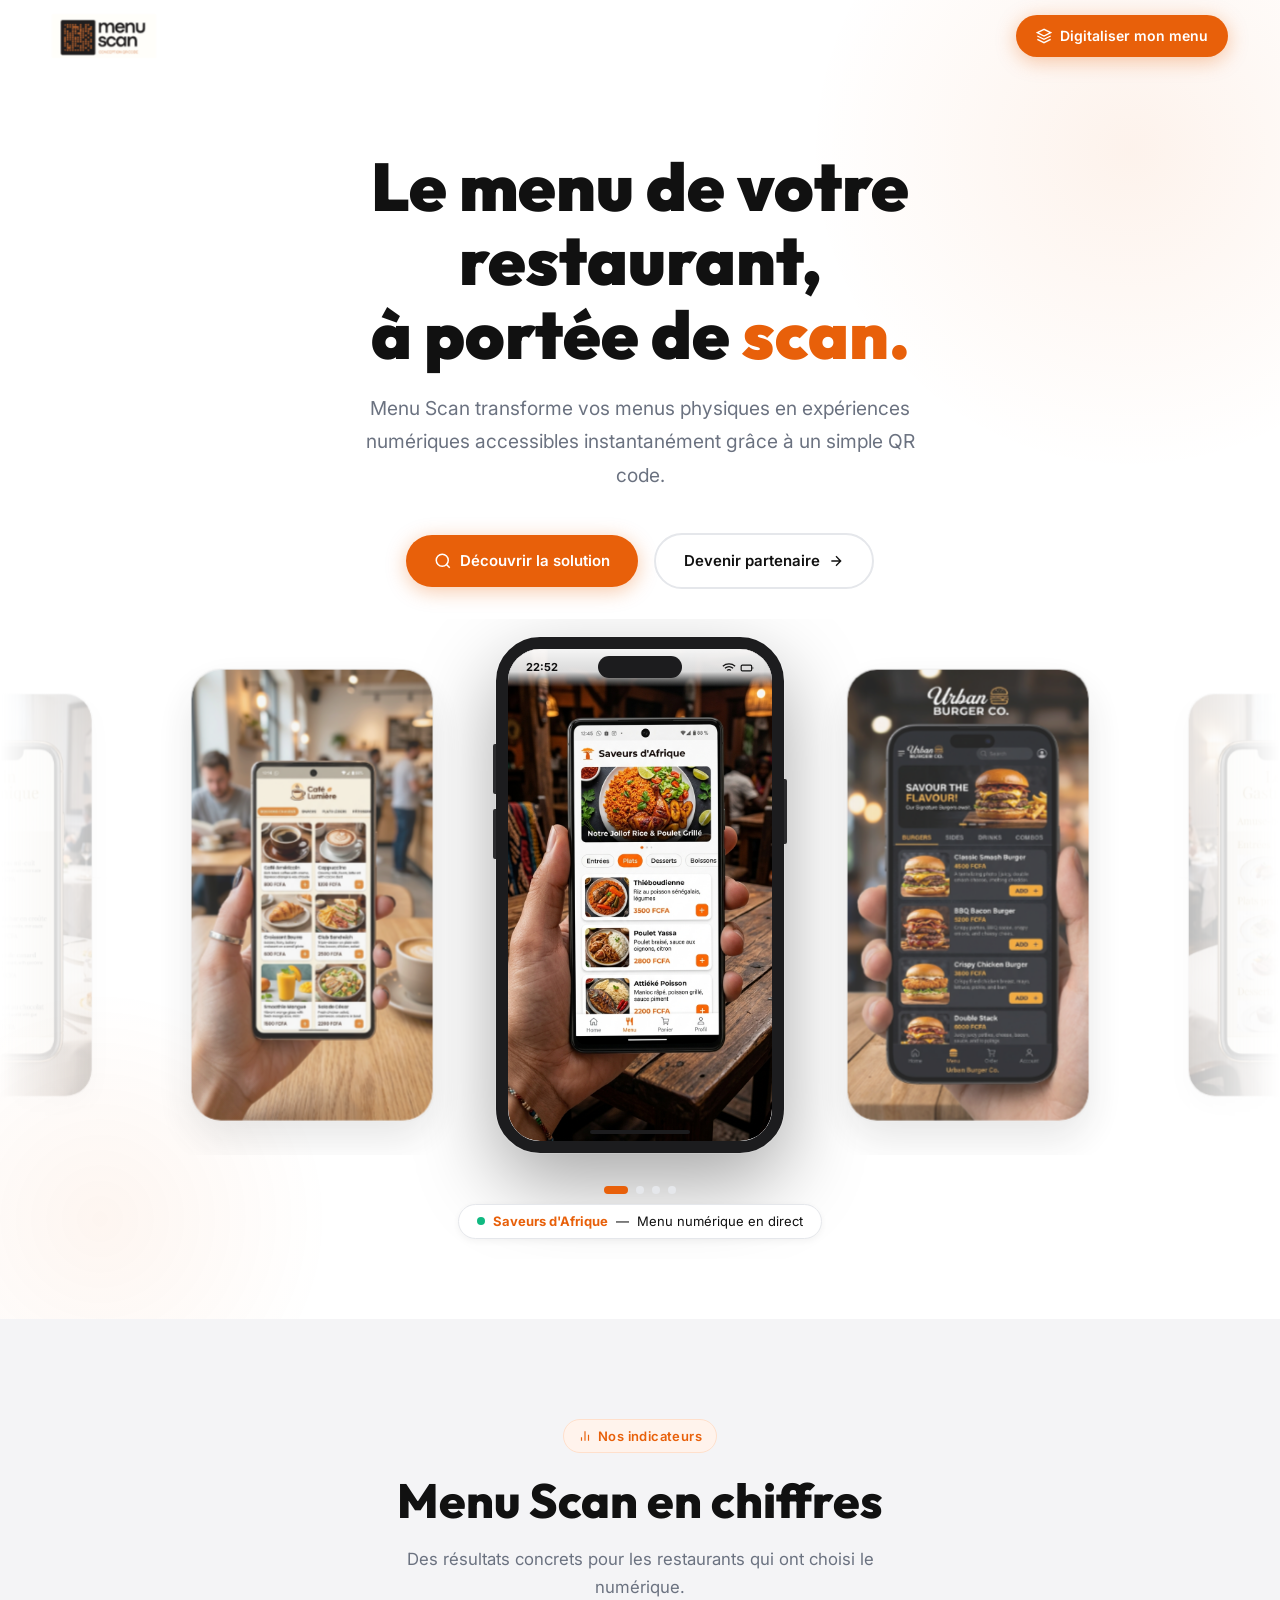
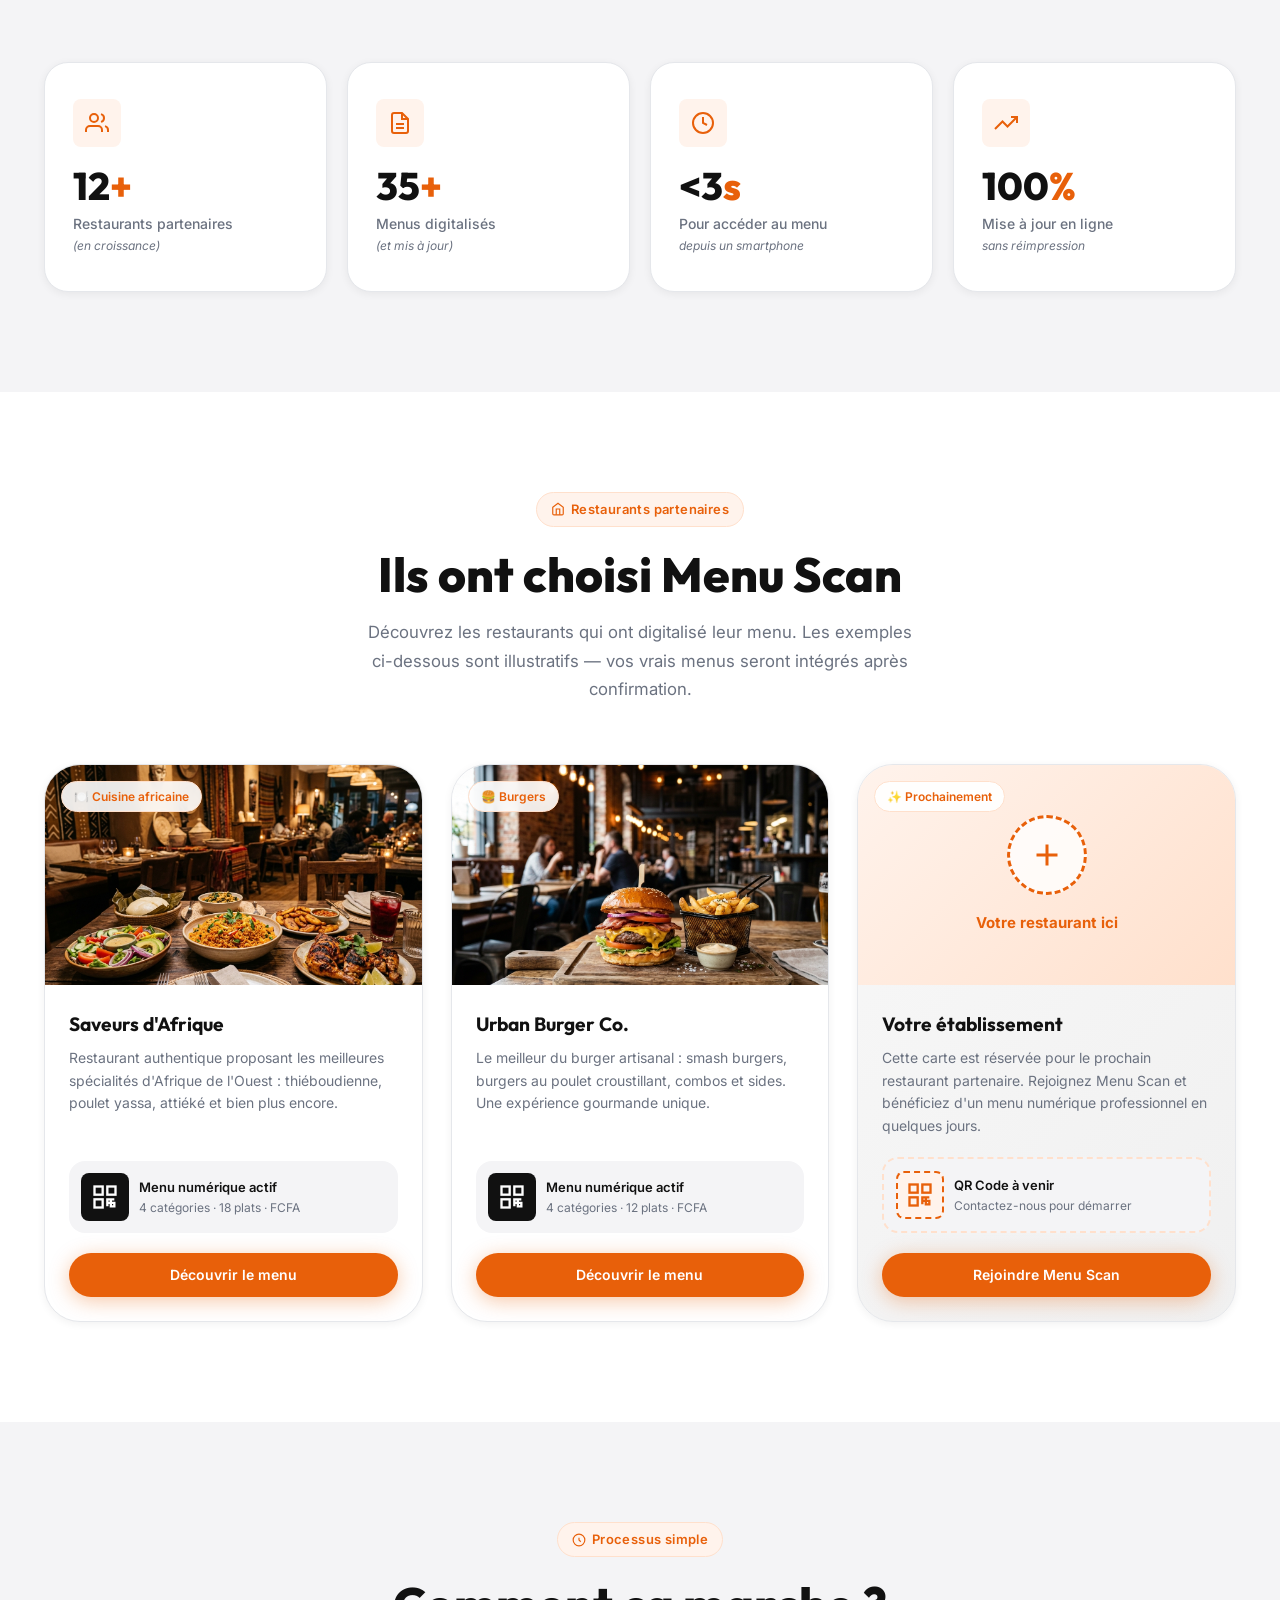
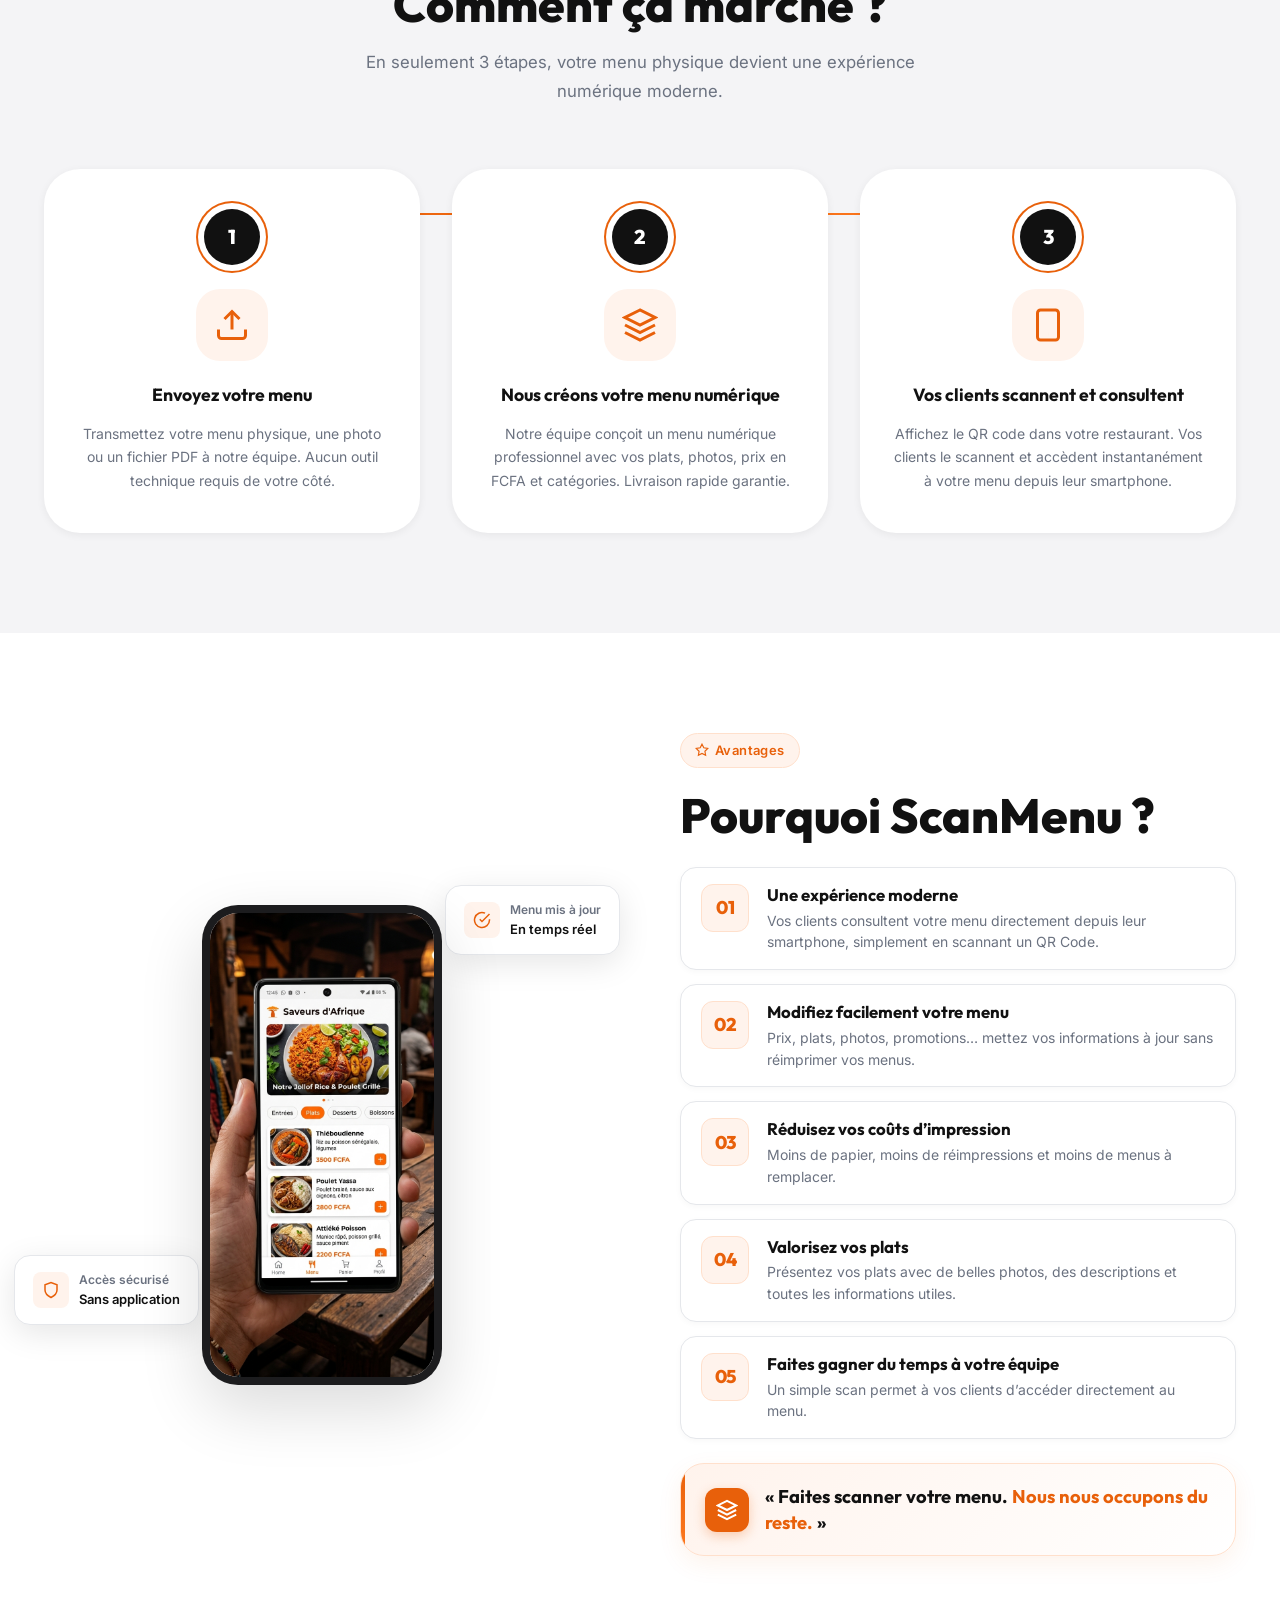
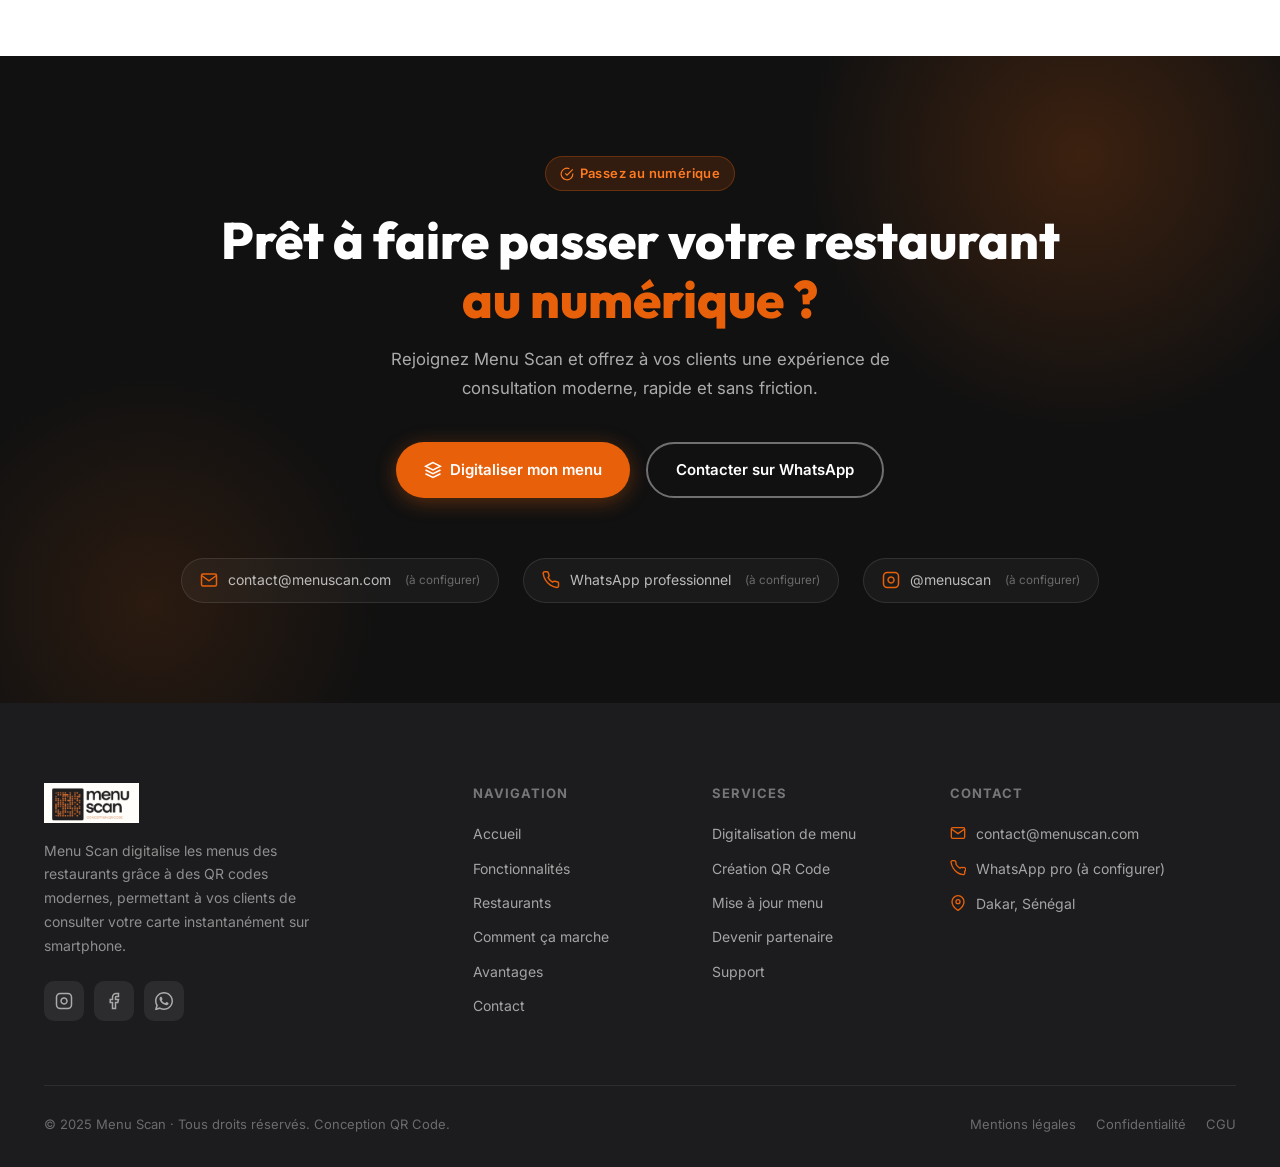
==== commit 583117e3: "Mise à jour: Section Pourquoi ScanMenu avec les 5 avantages officiels et phrase de conclusion" ====
--- a/index.html
+++ b/index.html
@@ -319,45 +319,53 @@
       <div class="reveal reveal-delay-2">
         <div class="section-tag">
           <svg width="14" height="14" fill="none" stroke="currentColor" stroke-width="2" viewBox="0 0 24 24"><polygon points="12 2 15.09 8.26 22 9.27 17 14.14 18.18 21.02 12 17.77 5.82 21.02 7 14.14 2 9.27 8.91 8.26 12 2"/></svg>
-          Pourquoi Menu Scan ?
-        </div>
-        <h2 class="section-title">Des avantages concrets pour votre restaurant</h2>
+          Avantages
+        </div>
+        <h2 class="section-title">Pourquoi ScanMenu ?</h2>
         <div class="advantages-list">
           <div class="adv-item">
-            <div class="adv-item-icon"><svg fill="none" stroke="currentColor" stroke-width="2" viewBox="0 0 24 24"><circle cx="12" cy="12" r="10"/><polyline points="12 6 12 12 16 14"/></svg></div>
+            <div class="adv-num">01</div>
             <div class="adv-item-content">
-              <h4>Consultation ultra-rapide</h4>
-              <p>Vos clients accèdent à votre menu en moins de 3 secondes, directement depuis leur smartphone. Aucun téléchargement nécessaire.</p>
+              <h3 class="adv-item-title">Une expérience moderne</h3>
+              <p class="adv-item-desc">Vos clients consultent votre menu directement depuis leur smartphone, simplement en scannant un QR Code.</p>
             </div>
           </div>
           <div class="adv-item">
-            <div class="adv-item-icon"><svg fill="none" stroke="currentColor" stroke-width="2" viewBox="0 0 24 24"><rect x="3" y="3" width="18" height="18" rx="2"/><path d="M3 9h18M9 21V9"/></svg></div>
+            <div class="adv-num">02</div>
             <div class="adv-item-content">
-              <h4>Présentation moderne des plats</h4>
-              <p>Mettez en valeur vos plats avec des photos appétissantes, des descriptions détaillées et une mise en page professionnelle.</p>
+              <h3 class="adv-item-title">Modifiez facilement votre menu</h3>
+              <p class="adv-item-desc">Prix, plats, photos, promotions… mettez vos informations à jour sans réimprimer vos menus.</p>
             </div>
           </div>
           <div class="adv-item">
-            <div class="adv-item-icon"><svg fill="none" stroke="currentColor" stroke-width="2" viewBox="0 0 24 24"><polyline points="23 6 13.5 15.5 8.5 10.5 1 18"/><polyline points="17 6 23 6 23 12"/></svg></div>
+            <div class="adv-num">03</div>
             <div class="adv-item-content">
-              <h4>Mise à jour des prix facilitée</h4>
-              <p>Modifiez vos prix, ajoutez ou supprimez des plats instantanément, sans réimprimer de menus papier coûteux.</p>
+              <h3 class="adv-item-title">Réduisez vos coûts d’impression</h3>
+              <p class="adv-item-desc">Moins de papier, moins de réimpressions et moins de menus à remplacer.</p>
             </div>
           </div>
           <div class="adv-item">
-            <div class="adv-item-icon"><svg fill="none" stroke="currentColor" stroke-width="2" viewBox="0 0 24 24"><path d="M21 16V8a2 2 0 0 0-1-1.73l-7-4a2 2 0 0 0-2 0l-7 4A2 2 0 0 0 3 8v8a2 2 0 0 0 1 1.73l7 4a2 2 0 0 0 2 0l7-4A2 2 0 0 0 21 16z"/></svg></div>
+            <div class="adv-num">04</div>
             <div class="adv-item-content">
-              <h4>Réduction des coûts d'impression</h4>
-              <p>Éliminez les frais répétés de réimpression. Votre menu numérique reste toujours à jour sans aucun coût supplémentaire.</p>
+              <h3 class="adv-item-title">Valorisez vos plats</h3>
+              <p class="adv-item-desc">Présentez vos plats avec de belles photos, des descriptions et toutes les informations utiles.</p>
             </div>
           </div>
           <div class="adv-item">
-            <div class="adv-item-icon"><svg fill="none" stroke="currentColor" stroke-width="2" viewBox="0 0 24 24"><path d="M20.84 4.61a5.5 5.5 0 0 0-7.78 0L12 5.67l-1.06-1.06a5.5 5.5 0 0 0-7.78 7.78l1.06 1.06L12 21.23l7.78-7.78 1.06-1.06a5.5 5.5 0 0 0 0-7.78z"/></svg></div>
+            <div class="adv-num">05</div>
             <div class="adv-item-content">
-              <h4>Expérience client améliorée</h4>
-              <p>Offrez à vos clients une expérience de consultation fluide, moderne et sans contact physique avec un menu partagé.</p>
-            </div>
-          </div>
+              <h3 class="adv-item-title">Faites gagner du temps à votre équipe</h3>
+              <p class="adv-item-desc">Un simple scan permet à vos clients d’accéder directement au menu.</p>
+            </div>
+          </div>
+        </div>
+        <div class="adv-conclusion">
+          <div class="adv-conclusion-icon">
+            <svg width="22" height="22" fill="none" stroke="currentColor" stroke-width="2.2" viewBox="0 0 24 24"><path d="M12 2L2 7l10 5 10-5-10-5zM2 17l10 5 10-5M2 12l10 5 10-5"/></svg>
+          </div>
+          <p class="adv-conclusion-text">
+            « Faites scanner votre menu. <span>Nous nous occupons du reste.</span> »
+          </p>
         </div>
       </div>
     </div>
--- a/style.css
+++ b/style.css
@@ -445,14 +445,130 @@
 .adv-floating-badge .badge-icon svg { width: 18px; height: 18px; }
 .adv-floating-badge:nth-child(2) { top: -20px; right: -20px; }
 .adv-floating-badge:nth-child(3) { bottom: 60px; left: -30px; animation-delay: 1.5s; }
-.advantages-list { display: flex; flex-direction: column; gap: 24px; }
-.adv-item { display: flex; gap: 20px; align-items: flex-start; padding: 24px; background: var(--gray-light); border-radius: var(--radius-lg); transition: all .3s var(--ease); }
-.adv-item:hover { background: var(--orange-soft); }
-.adv-item:hover .adv-item-icon { background: var(--orange); color: white; }
-.adv-item-icon { width: 48px; height: 48px; background: var(--white); border-radius: var(--radius-sm); display: flex; align-items: center; justify-content: center; color: var(--orange); flex-shrink: 0; box-shadow: var(--shadow-sm); transition: all .3s; }
-.adv-item-icon svg { width: 22px; height: 22px; }
-.adv-item-content h4 { font-weight: 700; font-size: 1rem; margin-bottom: 4px; }
-.adv-item-content p { font-size: 14px; color: var(--gray-text); line-height: 1.6; }
+.advantages-list {
+  display: flex;
+  flex-direction: column;
+  gap: 14px;
+  margin-top: 24px;
+}
+
+.adv-item {
+  display: flex;
+  gap: 18px;
+  align-items: flex-start;
+  padding: 16px 20px;
+  background: var(--white);
+  border: 1px solid var(--gray-border);
+  border-radius: var(--radius-md);
+  box-shadow: 0 2px 6px rgba(0, 0, 0, 0.03);
+  transition: all .25s var(--ease);
+}
+
+.adv-item:hover {
+  background: #FFFAF7;
+  border-color: var(--orange-mid);
+  transform: translateX(4px);
+  box-shadow: 0 8px 24px rgba(232, 96, 10, 0.08);
+}
+
+.adv-num {
+  font-family: var(--font-head);
+  font-size: 1.15rem;
+  font-weight: 800;
+  color: var(--orange);
+  background: var(--orange-soft);
+  border: 1.5px solid var(--orange-mid);
+  width: 48px;
+  height: 48px;
+  border-radius: 12px;
+  display: flex;
+  align-items: center;
+  justify-content: center;
+  flex-shrink: 0;
+  letter-spacing: -0.5px;
+  transition: all .25s var(--ease);
+}
+
+.adv-item:hover .adv-num {
+  background: var(--orange);
+  color: var(--white);
+  border-color: var(--orange);
+  box-shadow: 0 4px 14px rgba(232, 96, 10, 0.35);
+  transform: scale(1.05);
+}
+
+.adv-item-content {
+  flex: 1;
+}
+
+.adv-item-title {
+  font-family: var(--font-head);
+  font-weight: 700;
+  font-size: 1.05rem;
+  color: var(--dark);
+  margin-bottom: 4px;
+  line-height: 1.3;
+}
+
+.adv-item-desc {
+  font-size: 14px;
+  color: var(--gray-text);
+  line-height: 1.55;
+  margin: 0;
+}
+
+/* Conclusion mise en valeur */
+.adv-conclusion {
+  margin-top: 24px;
+  padding: 20px 24px;
+  background: linear-gradient(135deg, var(--orange-soft) 0%, #FFFFFF 100%);
+  border: 1.5px solid var(--orange-mid);
+  border-radius: var(--radius-lg);
+  display: flex;
+  align-items: center;
+  gap: 16px;
+  box-shadow: 0 8px 24px rgba(232, 96, 10, 0.08);
+  position: relative;
+  overflow: hidden;
+}
+
+.adv-conclusion::before {
+  content: "";
+  position: absolute;
+  left: 0;
+  top: 0;
+  bottom: 0;
+  width: 4px;
+  background: linear-gradient(to bottom, var(--orange), var(--orange-light));
+  border-top-left-radius: var(--radius-lg);
+  border-bottom-left-radius: var(--radius-lg);
+}
+
+.adv-conclusion-icon {
+  width: 44px;
+  height: 44px;
+  border-radius: 12px;
+  background: var(--orange);
+  color: var(--white);
+  display: flex;
+  align-items: center;
+  justify-content: center;
+  flex-shrink: 0;
+  box-shadow: 0 4px 12px rgba(232, 96, 10, 0.28);
+}
+
+.adv-conclusion-text {
+  font-family: var(--font-head);
+  font-size: 1.15rem;
+  font-weight: 700;
+  color: var(--dark);
+  line-height: 1.4;
+  margin: 0;
+}
+
+.adv-conclusion-text span {
+  color: var(--orange);
+}
 
 /* CTA */
 .cta-section { padding: var(--section-py) 0; background: var(--dark); position: relative; overflow: hidden; }
@@ -546,6 +662,15 @@
   .stream-card { width: 210px; height: 386px; margin: 0 14px; border-radius: 25px; }
   .stream-card.is-left { transform: scale(0.9); opacity: 0.55; }
   .stream-card.is-right { transform: scale(0.9); opacity: 0.55; }
+  .advantages-list { gap: 12px; margin-top: 20px; }
+  .adv-item { padding: 14px 16px; gap: 14px; }
+  .adv-num { width: 42px; height: 42px; font-size: 1.05rem; border-radius: 10px; }
+  .adv-item-title { font-size: 1rem; }
+  .adv-item-desc { font-size: 13px; }
+  .adv-conclusion { padding: 16px 18px; gap: 14px; }
+  .adv-conclusion-icon { width: 38px; height: 38px; border-radius: 10px; }
+  .adv-conclusion-icon svg { width: 18px; height: 18px; }
+  .adv-conclusion-text { font-size: 1rem; }
 }
 
 @media (max-width: 480px) {
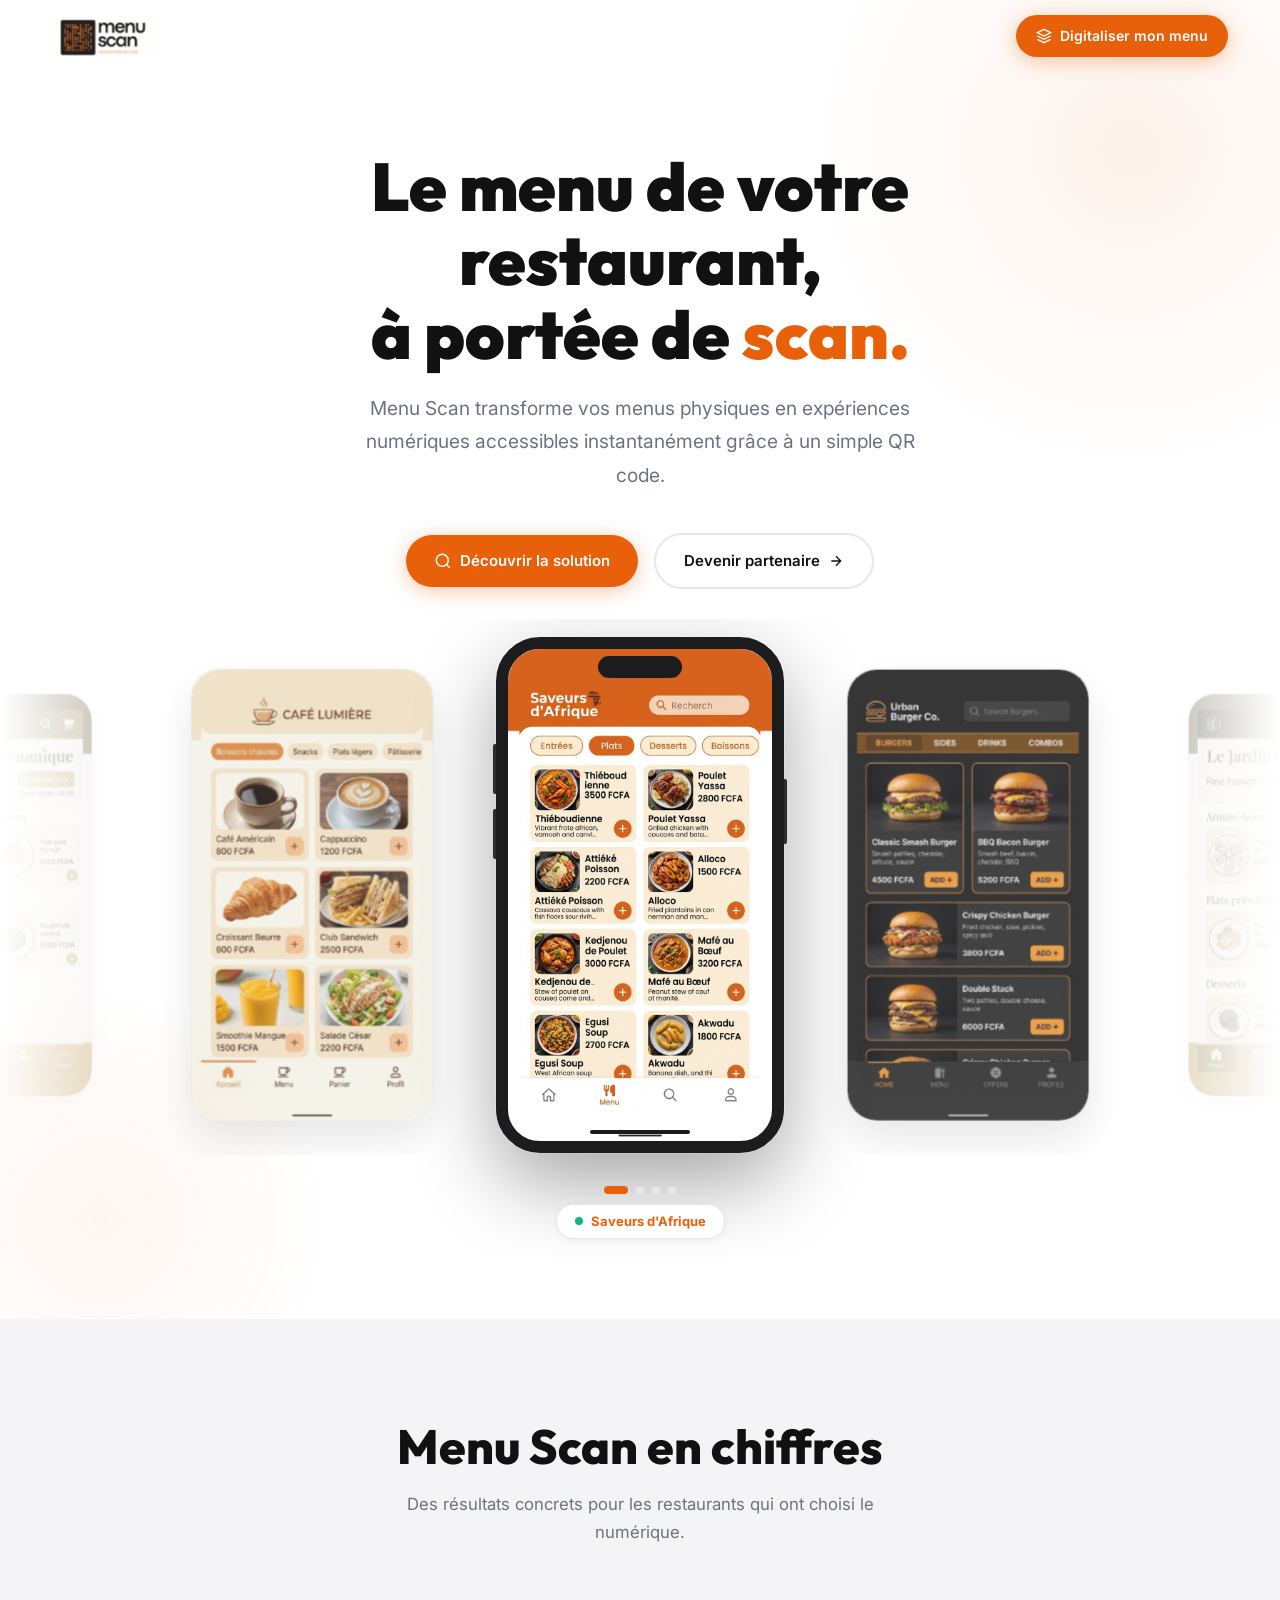
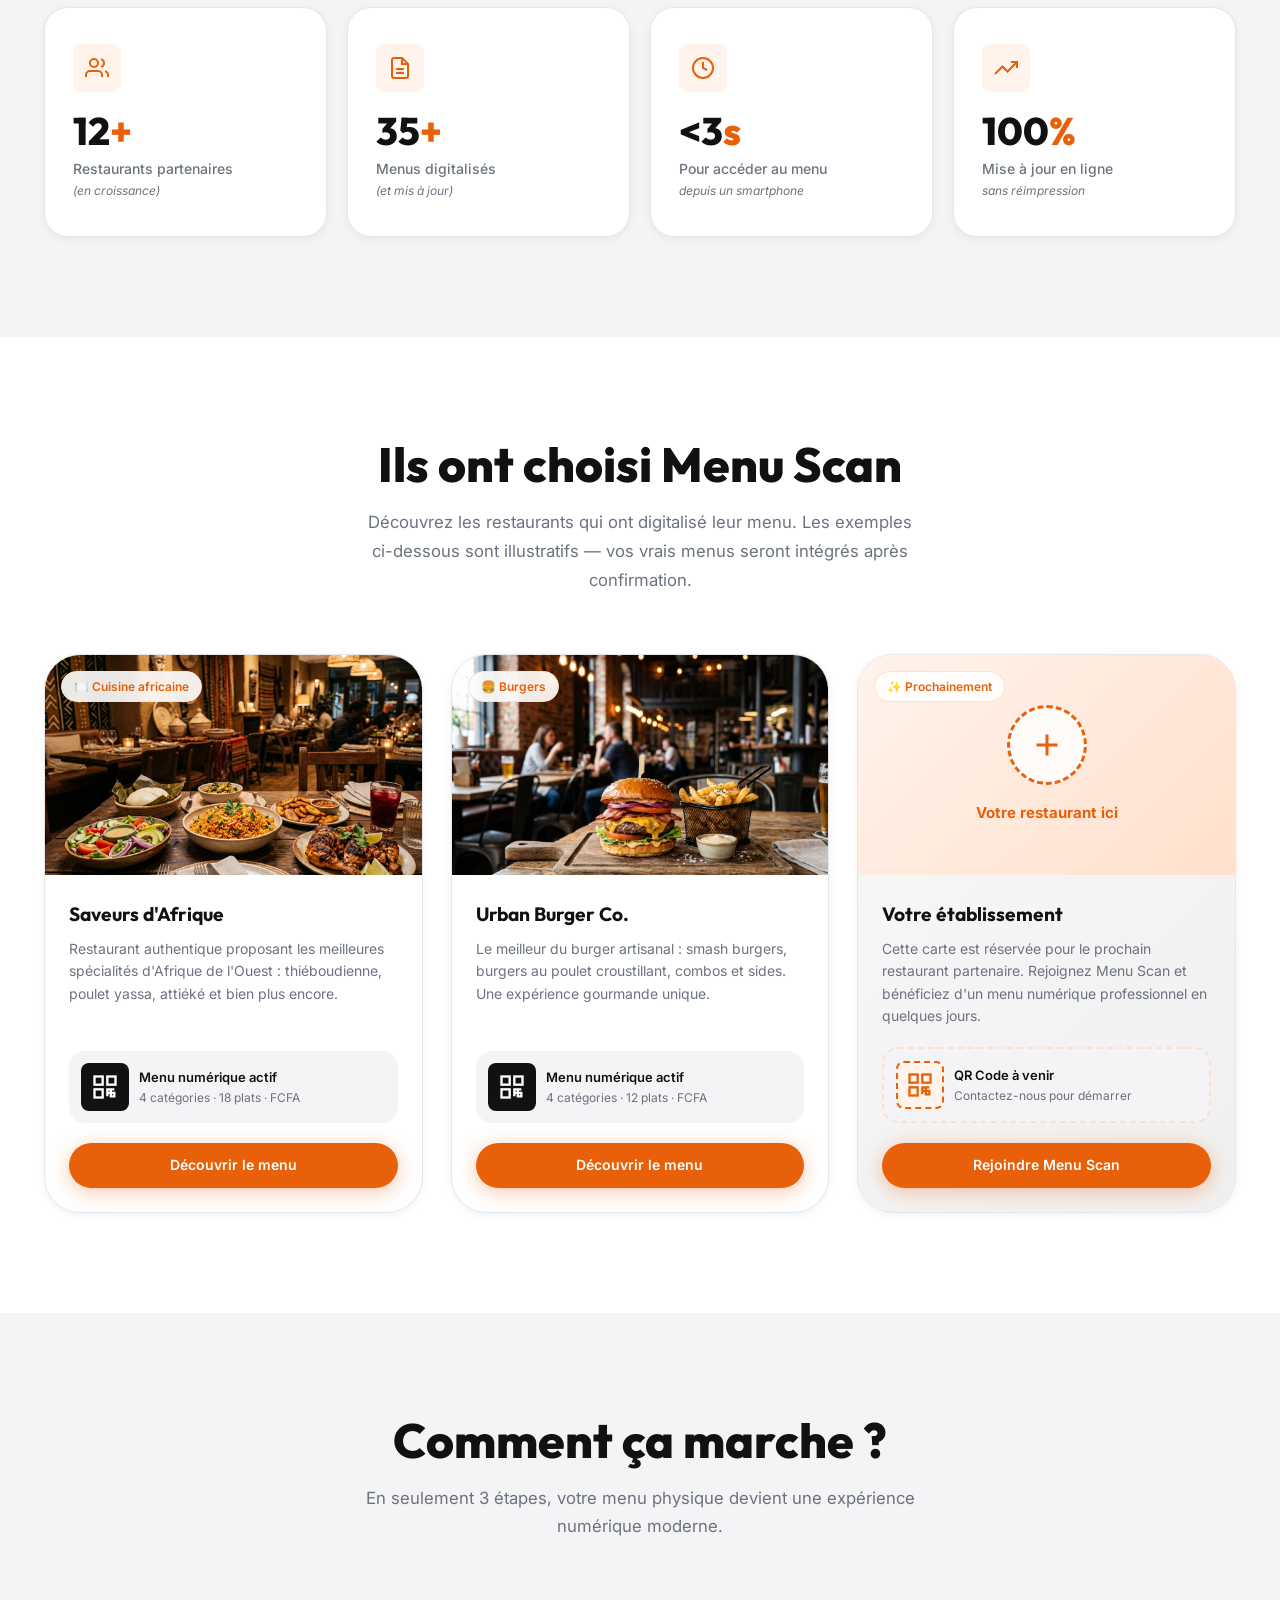
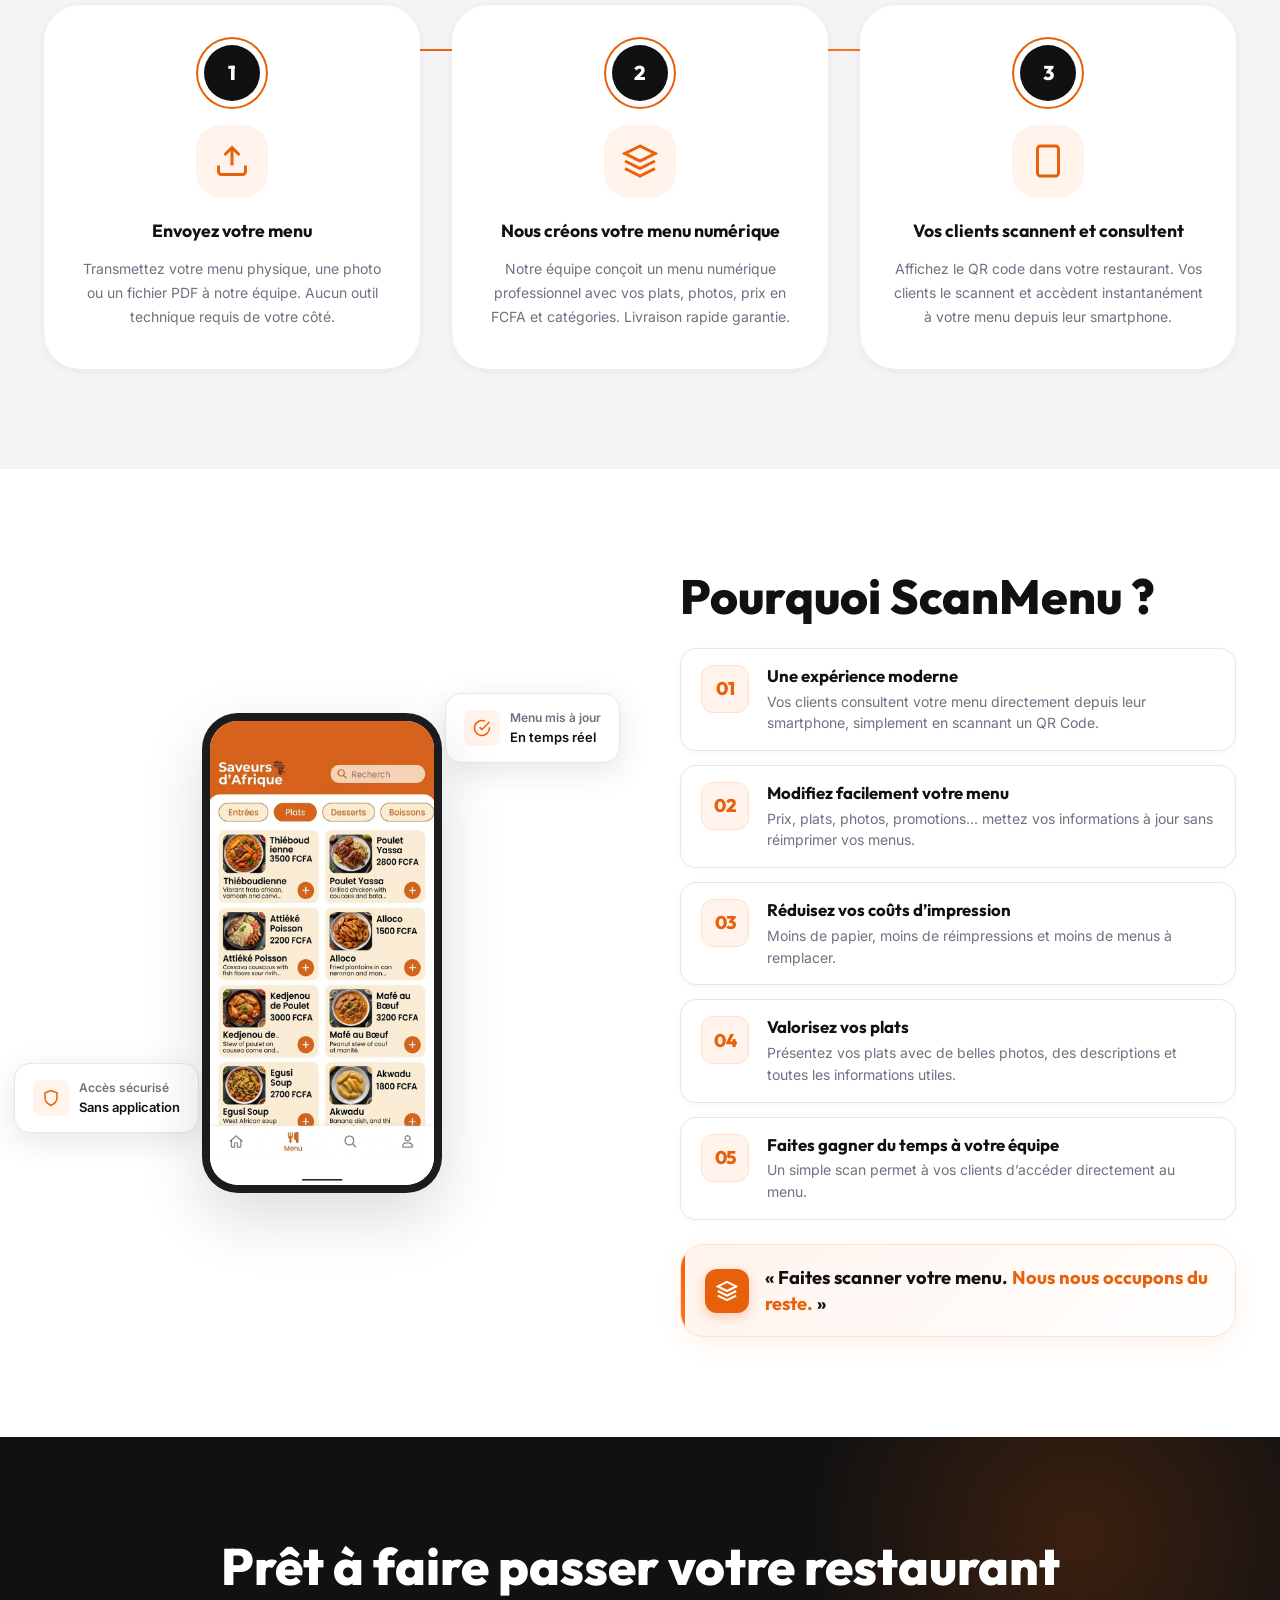
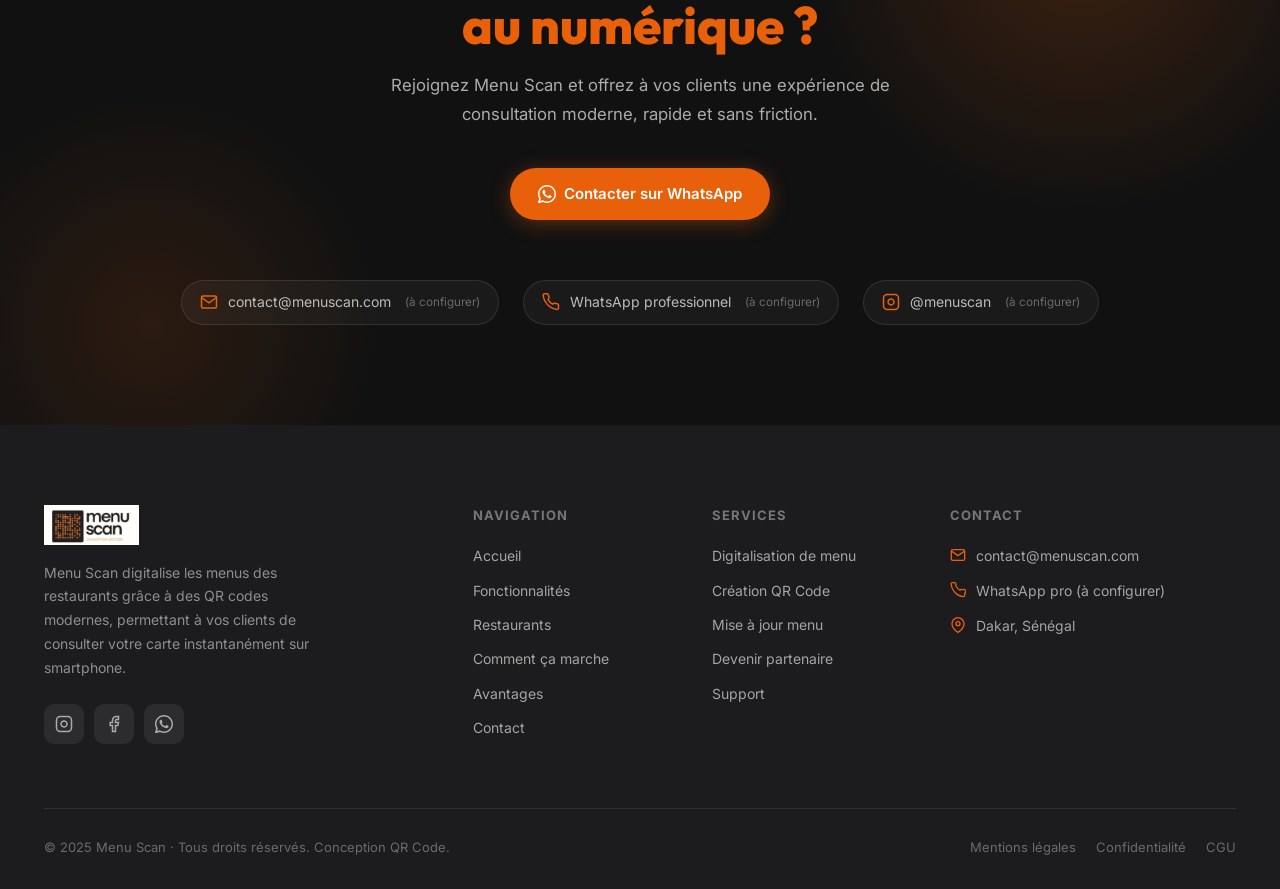
==== commit 1d865e54: "Mise à jour: Épuration des badges de section, retrait du bouton CTA et du libellé du smartphone" ====
--- a/index.html
+++ b/index.html
@@ -123,7 +123,7 @@
       </div>
       <div class="phone-active-label" id="phoneActiveLabel">
         <span class="live-indicator"></span>
-        <strong id="restaurantTitle">Saveurs d'Afrique</strong> &mdash; <span>Menu numérique en direct</span>
+        <strong id="restaurantTitle">Saveurs d'Afrique</strong>
       </div>
     </div>
 
@@ -134,10 +134,6 @@
 <section class="stats" id="fonctionnalites" aria-label="Chiffres clés">
   <div class="container">
     <div class="text-center reveal" style="margin-bottom:60px">
-      <div class="section-tag">
-        <svg width="14" height="14" fill="none" stroke="currentColor" stroke-width="2" viewBox="0 0 24 24"><path d="M18 20V10M12 20V4M6 20v-6"/></svg>
-        Nos indicateurs
-      </div>
       <h2 class="section-title">Menu Scan en chiffres</h2>
       <p class="section-subtitle">Des résultats concrets pour les restaurants qui ont choisi le numérique.</p>
     </div>
@@ -170,10 +166,6 @@
 <section class="partners" id="partenaires" aria-label="Restaurants partenaires">
   <div class="container">
     <div class="partners-header text-center reveal">
-      <div class="section-tag">
-        <svg width="14" height="14" fill="none" stroke="currentColor" stroke-width="2" viewBox="0 0 24 24"><path d="M3 9l9-7 9 7v11a2 2 0 0 1-2 2H5a2 2 0 0 1-2-2z"/><polyline points="9 22 9 12 15 12 15 22"/></svg>
-        Restaurants partenaires
-      </div>
       <h2 class="section-title">Ils ont choisi Menu Scan</h2>
       <p class="section-subtitle">Découvrez les restaurants qui ont digitalisé leur menu. Les exemples ci-dessous sont illustratifs — vos vrais menus seront intégrés après confirmation.</p>
     </div>
@@ -261,10 +253,6 @@
 <section class="how-it-works" id="comment" aria-label="Comment ça marche">
   <div class="container">
     <div class="text-center reveal">
-      <div class="section-tag">
-        <svg width="14" height="14" fill="none" stroke="currentColor" stroke-width="2" viewBox="0 0 24 24"><circle cx="12" cy="12" r="10"/><path d="M12 8v4l3 3"/></svg>
-        Processus simple
-      </div>
       <h2 class="section-title">Comment ça marche ?</h2>
       <p class="section-subtitle">En seulement 3 étapes, votre menu physique devient une expérience numérique moderne.</p>
     </div>
@@ -317,10 +305,6 @@
         </div>
       </div>
       <div class="reveal reveal-delay-2">
-        <div class="section-tag">
-          <svg width="14" height="14" fill="none" stroke="currentColor" stroke-width="2" viewBox="0 0 24 24"><polygon points="12 2 15.09 8.26 22 9.27 17 14.14 18.18 21.02 12 17.77 5.82 21.02 7 14.14 2 9.27 8.91 8.26 12 2"/></svg>
-          Avantages
-        </div>
         <h2 class="section-title">Pourquoi ScanMenu ?</h2>
         <div class="advantages-list">
           <div class="adv-item">
@@ -376,18 +360,11 @@
 <section class="cta-section" id="contact" aria-label="Contact et appel à l'action">
   <div class="container">
     <div class="cta-inner reveal">
-      <div class="section-tag">
-        <svg width="14" height="14" fill="none" stroke="currentColor" stroke-width="2" viewBox="0 0 24 24"><path d="M22 11.08V12a10 10 0 1 1-5.93-9.14"/><polyline points="22 4 12 14.01 9 11.01"/></svg>
-        Passez au numérique
-      </div>
       <h2 class="cta-title">Prêt à faire passer votre restaurant<br /><span>au numérique ?</span></h2>
       <p class="cta-subtitle">Rejoignez Menu Scan et offrez à vos clients une expérience de consultation moderne, rapide et sans friction.</p>
       <div class="cta-buttons">
-        <a href="mailto:contact@menuscan.com" class="btn btn-primary" id="cta-main-btn">
-          <svg width="18" height="18" fill="none" stroke="currentColor" stroke-width="2" viewBox="0 0 24 24"><path d="M12 2L2 7l10 5 10-5-10-5zM2 17l10 5 10-5M2 12l10 5 10-5"/></svg>
-          Digitaliser mon menu
-        </a>
-        <a href="https://wa.me/+221000000000" target="_blank" rel="noopener noreferrer" class="btn btn-outline-white" id="cta-whatsapp-btn">
+        <a href="https://wa.me/+221000000000" target="_blank" rel="noopener noreferrer" class="btn btn-primary" id="cta-whatsapp-btn">
+          <svg fill="currentColor" width="18" height="18" viewBox="0 0 24 24"><path d="M17.472 14.382c-.297-.149-1.758-.867-2.03-.967-.273-.099-.471-.148-.67.15-.197.297-.767.966-.94 1.164-.173.199-.347.223-.644.075-.297-.15-1.255-.463-2.39-1.475-.883-.788-1.48-1.761-1.653-2.059-.173-.297-.018-.458.13-.606.134-.133.298-.347.446-.52.149-.174.198-.298.298-.497.099-.198.05-.371-.025-.52-.075-.149-.669-1.612-.916-2.207-.242-.579-.487-.5-.669-.51-.173-.008-.371-.01-.57-.01-.198 0-.52.074-.792.372-.272.297-1.04 1.016-1.04 2.479 0 1.462 1.065 2.875 1.213 3.074.149.198 2.096 3.2 5.077 4.487.709.306 1.262.489 1.694.625.712.227 1.36.195 1.871.118.571-.085 1.758-.719 2.006-1.413.248-.694.248-1.289.173-1.413-.074-.124-.272-.198-.57-.347zM12 0C5.373 0 0 5.373 0 12c0 2.122.555 4.113 1.524 5.843L.057 23.286c-.1.315.014.656.274.856.26.2.614.224.899.061L6.571 22.5C8.276 23.463 10.076 24 12 24c6.627 0 12-5.373 12-12S18.627 0 12 0zm0 22c-1.805 0-3.539-.476-5.044-1.314l-.361-.21-3.741.979.999-3.645-.229-.375A9.932 9.932 0 0 1 2 12C2 6.477 6.477 2 12 2s10 4.477 10 10-4.477 10-10 10z"/></svg>
           Contacter sur WhatsApp
         </a>
       </div>
--- a/style.css
+++ b/style.css
@@ -286,23 +286,9 @@
 
 /* Barre de statut supérieure */
 .phone-status {
-  position: absolute;
-  top: 0;
-  left: 0;
-  right: 0;
-  height: 38px;
-  display: flex;
-  align-items: center;
-  justify-content: space-between;
-  padding: 0 18px;
-  font-size: 11px;
-  font-weight: 700;
-  color: #111;
-  background: linear-gradient(to bottom, rgba(255, 255, 255, 0.96) 0%, rgba(255, 255, 255, 0.85) 60%, transparent 100%);
-  border-top-left-radius: 32px;
-  border-top-right-radius: 32px;
-  z-index: 16;
-}
+  display: none;
+}
+
 
 .phone-status .time { font-weight: 700; }
 .phone-status .icons { display: flex; gap: 4px; align-items: center; }
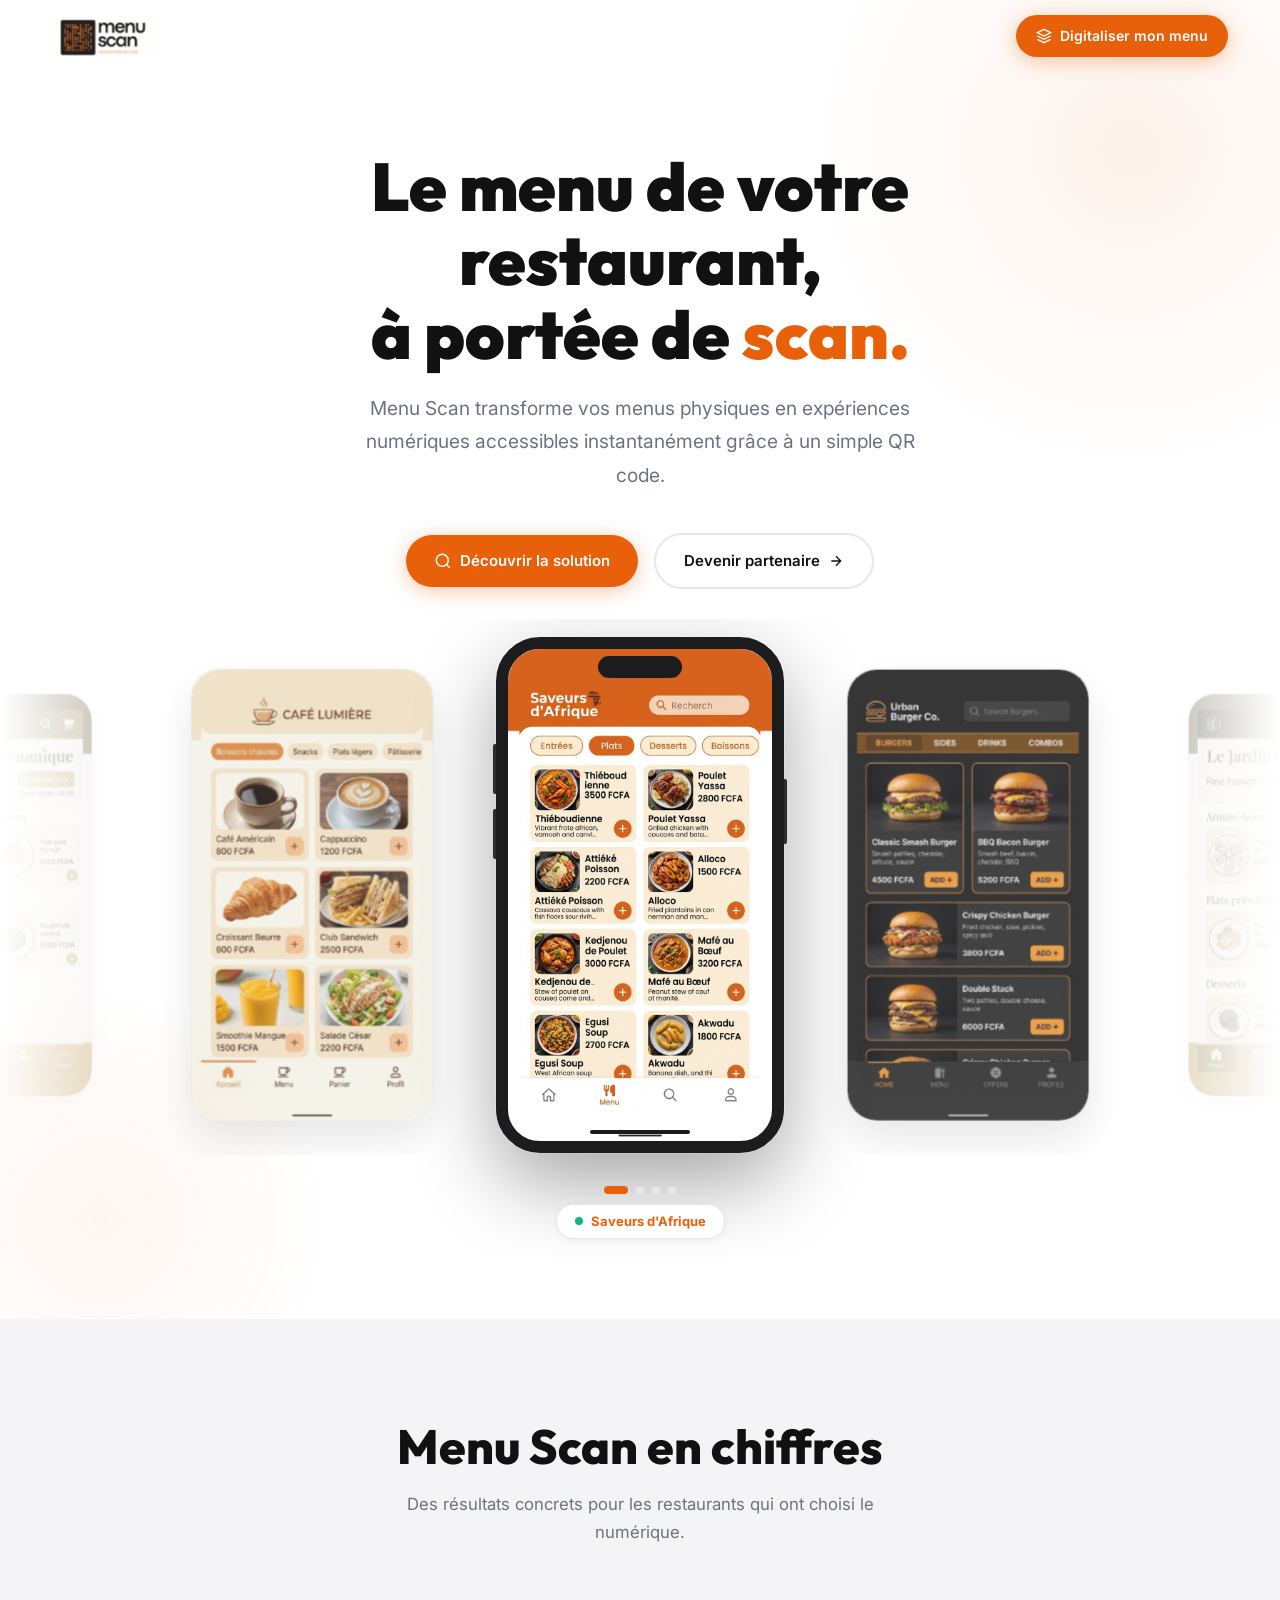
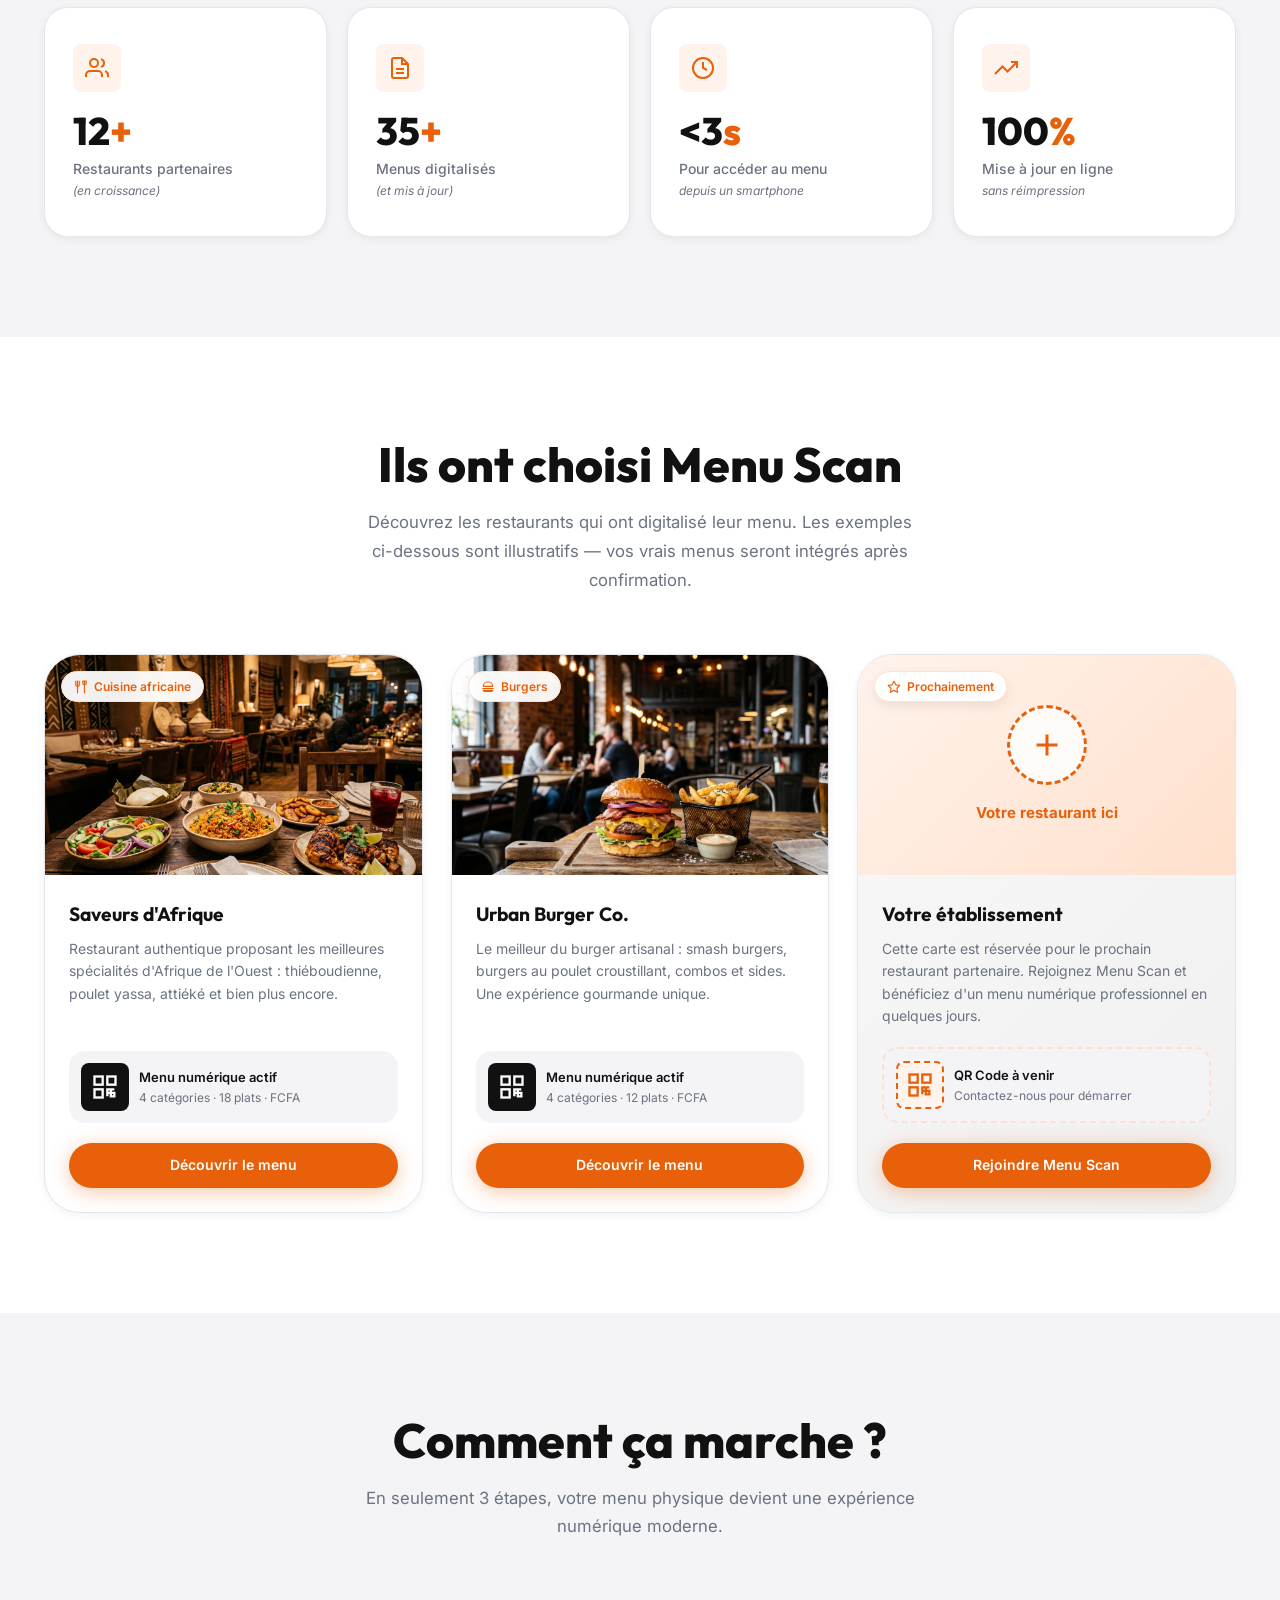
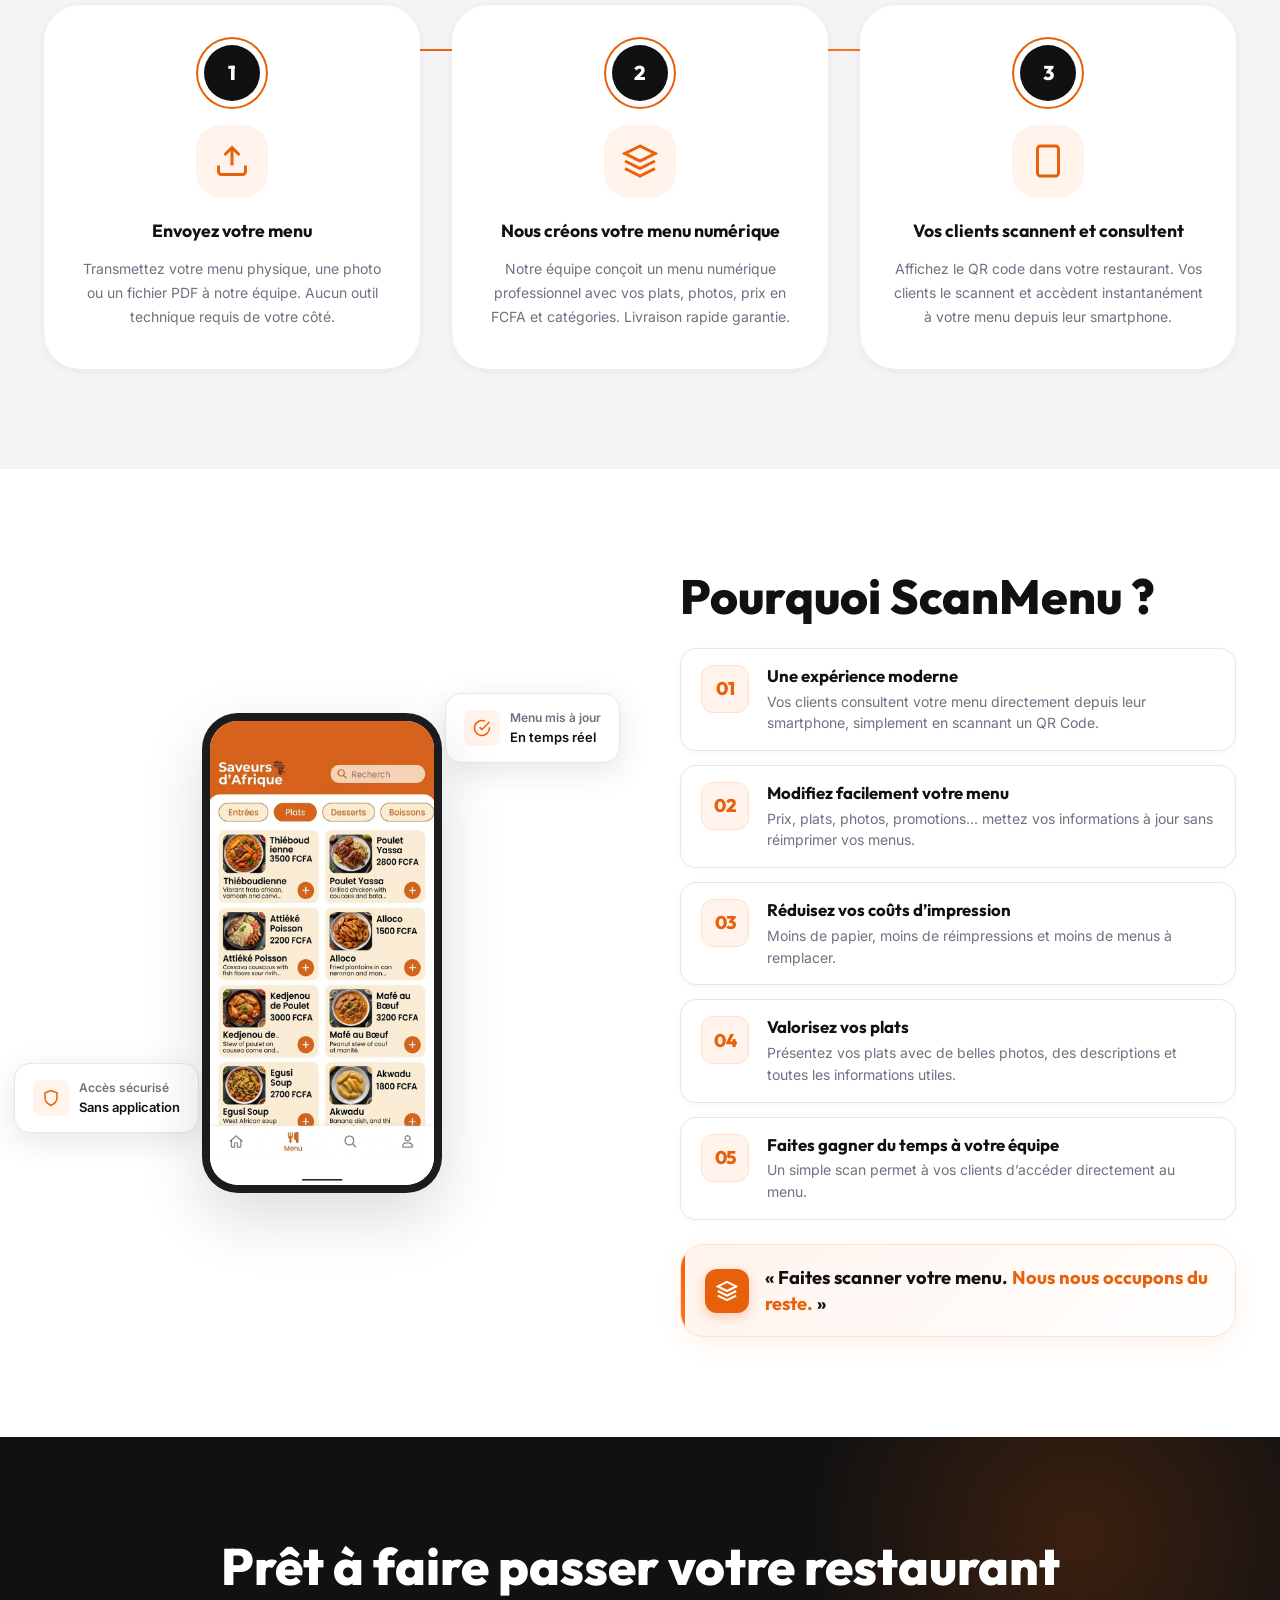
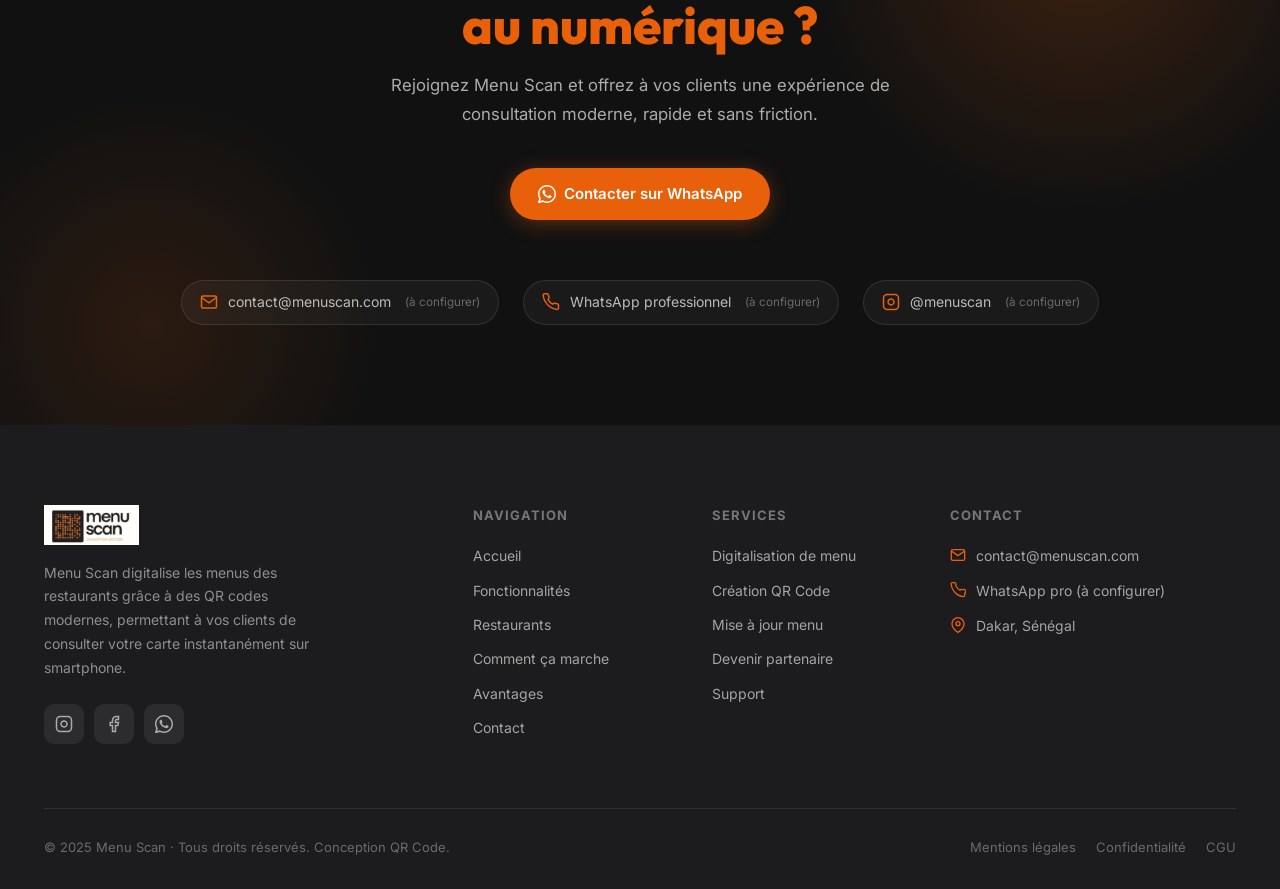
==== commit 862b4b35: "Mise à jour: Remplacement des émojis par des icônes SVG dans les cartes partenaires" ====
--- a/index.html
+++ b/index.html
@@ -174,7 +174,10 @@
       <article class="partner-card reveal reveal-delay-1">
         <div class="partner-card-image">
           <img src="images/restaurant_africain.jpg" alt="Restaurant Saveurs d'Afrique" loading="lazy" />
-          <span class="partner-badge">🍽️ Cuisine africaine</span>
+          <span class="partner-badge">
+            <svg width="14" height="14" fill="none" stroke="currentColor" stroke-width="2" stroke-linecap="round" stroke-linejoin="round" viewBox="0 0 24 24"><path d="M18 2v20M18 8a3 3 0 0 0 3-3V2h-6v3a3 3 0 0 0 3 3zM6 2v20M3 2v6a3 3 0 0 0 6 0V2"/></svg>
+            Cuisine africaine
+          </span>
         </div>
         <div class="partner-card-body">
           <h3 class="partner-card-name">Saveurs d'Afrique</h3>
@@ -197,7 +200,10 @@
       <article class="partner-card reveal reveal-delay-2">
         <div class="partner-card-image">
           <img src="images/restaurant_burger.jpg" alt="Restaurant Urban Burger Co." loading="lazy" />
-          <span class="partner-badge">🍔 Burgers</span>
+          <span class="partner-badge">
+            <svg width="14" height="14" fill="none" stroke="currentColor" stroke-width="2" stroke-linecap="round" stroke-linejoin="round" viewBox="0 0 24 24"><path d="M4 11a8 8 0 0 1 16 0H4zm-1 3.5h18M4 17.5h16a2 2 0 0 1-2 2H6a2 2 0 0 1-2-2z"/></svg>
+            Burgers
+          </span>
         </div>
         <div class="partner-card-body">
           <h3 class="partner-card-name">Urban Burger Co.</h3>
@@ -225,7 +231,10 @@
             </div>
             <p style="color:#E8600A;font-weight:700;font-size:15px;">Votre restaurant ici</p>
           </div>
-          <span class="partner-badge">✨ Prochainement</span>
+          <span class="partner-badge">
+            <svg width="14" height="14" fill="none" stroke="currentColor" stroke-width="2" stroke-linecap="round" stroke-linejoin="round" viewBox="0 0 24 24"><polygon points="12 2 15.09 8.26 22 9.27 17 14.14 18.18 21.02 12 17.77 5.82 21.02 7 14.14 2 9.27 8.91 8.26 12 2"/></svg>
+            Prochainement
+          </span>
         </div>
         <div class="partner-card-body">
           <h3 class="partner-card-name">Votre établissement</h3>
--- a/style.css
+++ b/style.css
@@ -394,7 +394,8 @@
 .partner-card-image { height: 220px; overflow: hidden; position: relative; }
 .partner-card-image img { width: 100%; height: 100%; object-fit: cover; transition: transform .6s var(--ease); }
 .partner-card:hover .partner-card-image img { transform: scale(1.06); }
-.partner-badge { position: absolute; top: 16px; left: 16px; background: rgba(255,255,255,.9); backdrop-filter: blur(8px); border-radius: 100px; padding: 5px 12px; font-size: 12px; font-weight: 600; color: var(--orange); border: 1.5px solid var(--orange-mid); }
+.partner-badge { position: absolute; top: 16px; left: 16px; display: inline-flex; align-items: center; gap: 6px; background: rgba(255,255,255,.94); backdrop-filter: blur(8px); border-radius: 100px; padding: 5px 12px; font-size: 12px; font-weight: 600; color: var(--orange); border: 1.5px solid var(--orange-mid); box-shadow: 0 4px 12px rgba(0,0,0,.08); }
+.partner-badge svg { width: 14px; height: 14px; color: var(--orange); flex-shrink: 0; }
 .partner-card-body { padding: 24px; flex: 1; display: flex; flex-direction: column; }
 .partner-card-name { font-family: var(--font-head); font-size: 1.2rem; font-weight: 700; margin-bottom: 8px; }
 .partner-card-desc { font-size: 14px; color: var(--gray-text); line-height: 1.6; flex: 1; margin-bottom: 20px; }
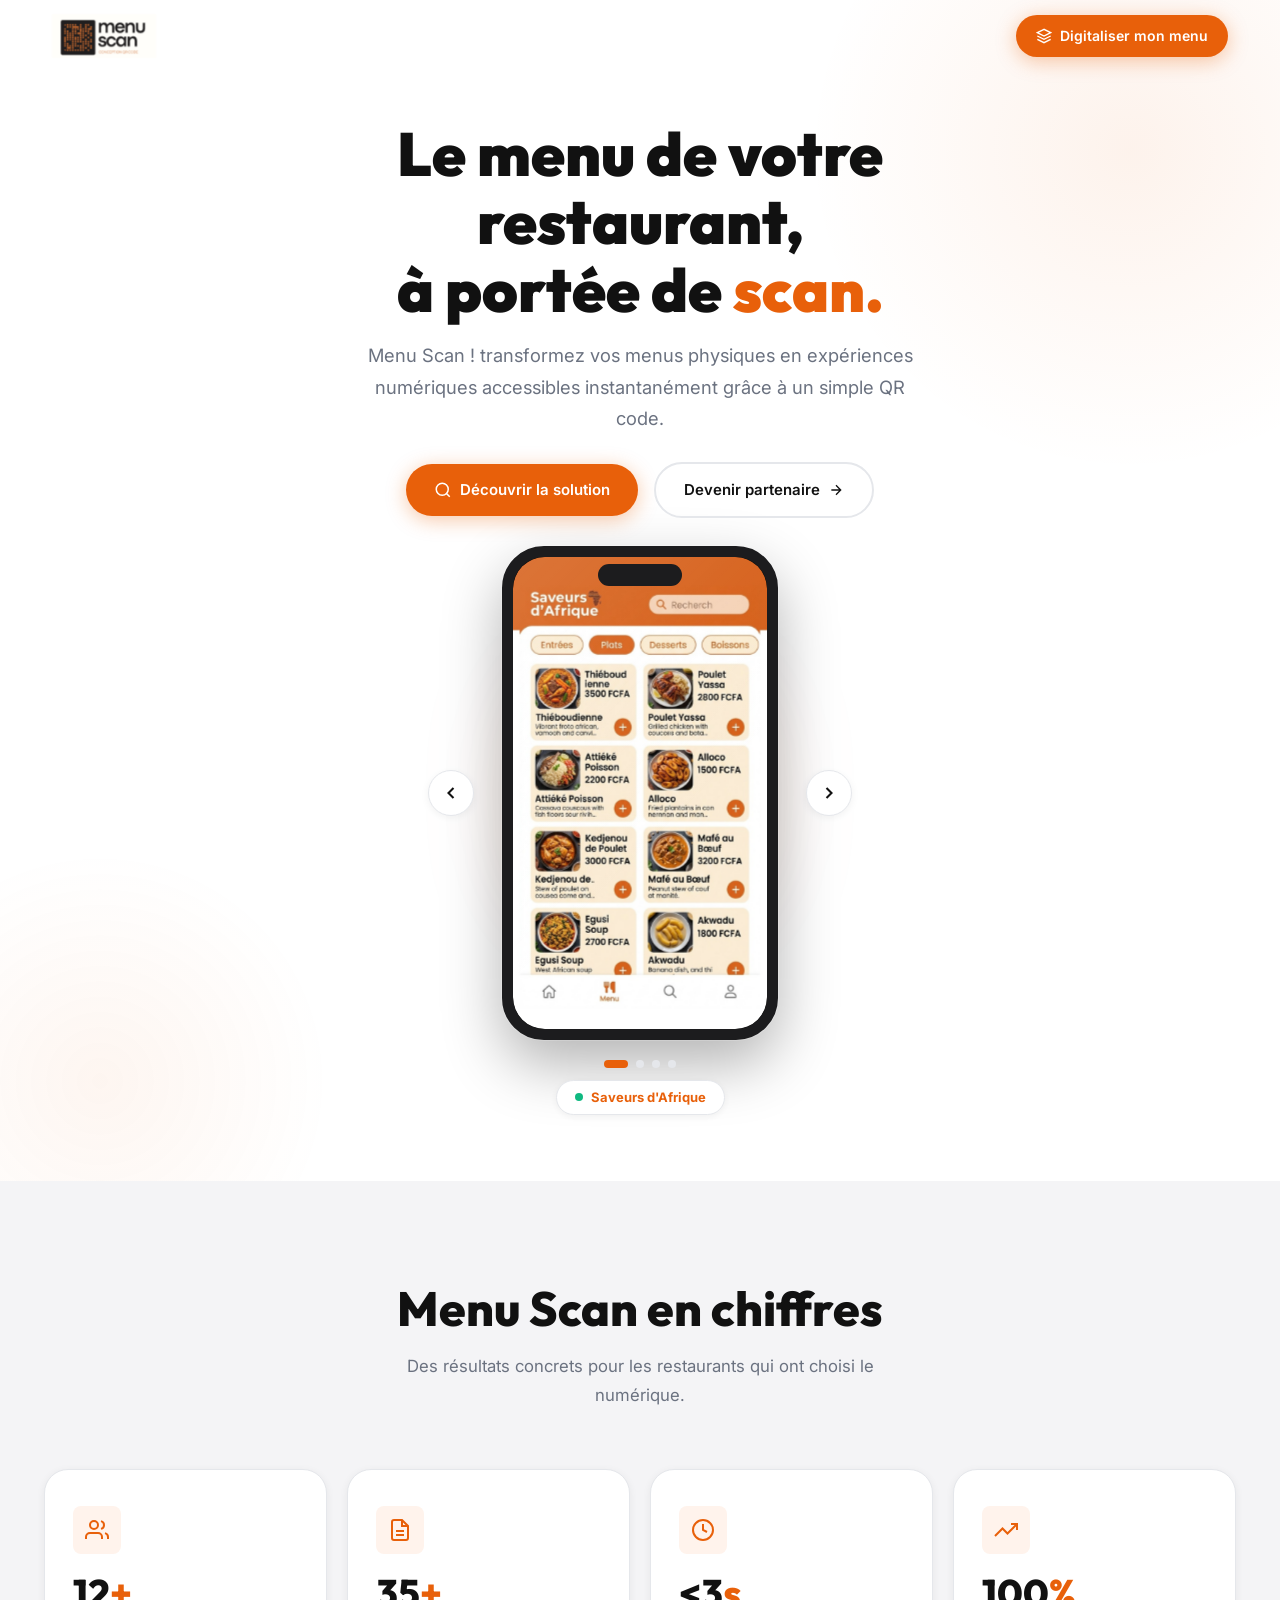
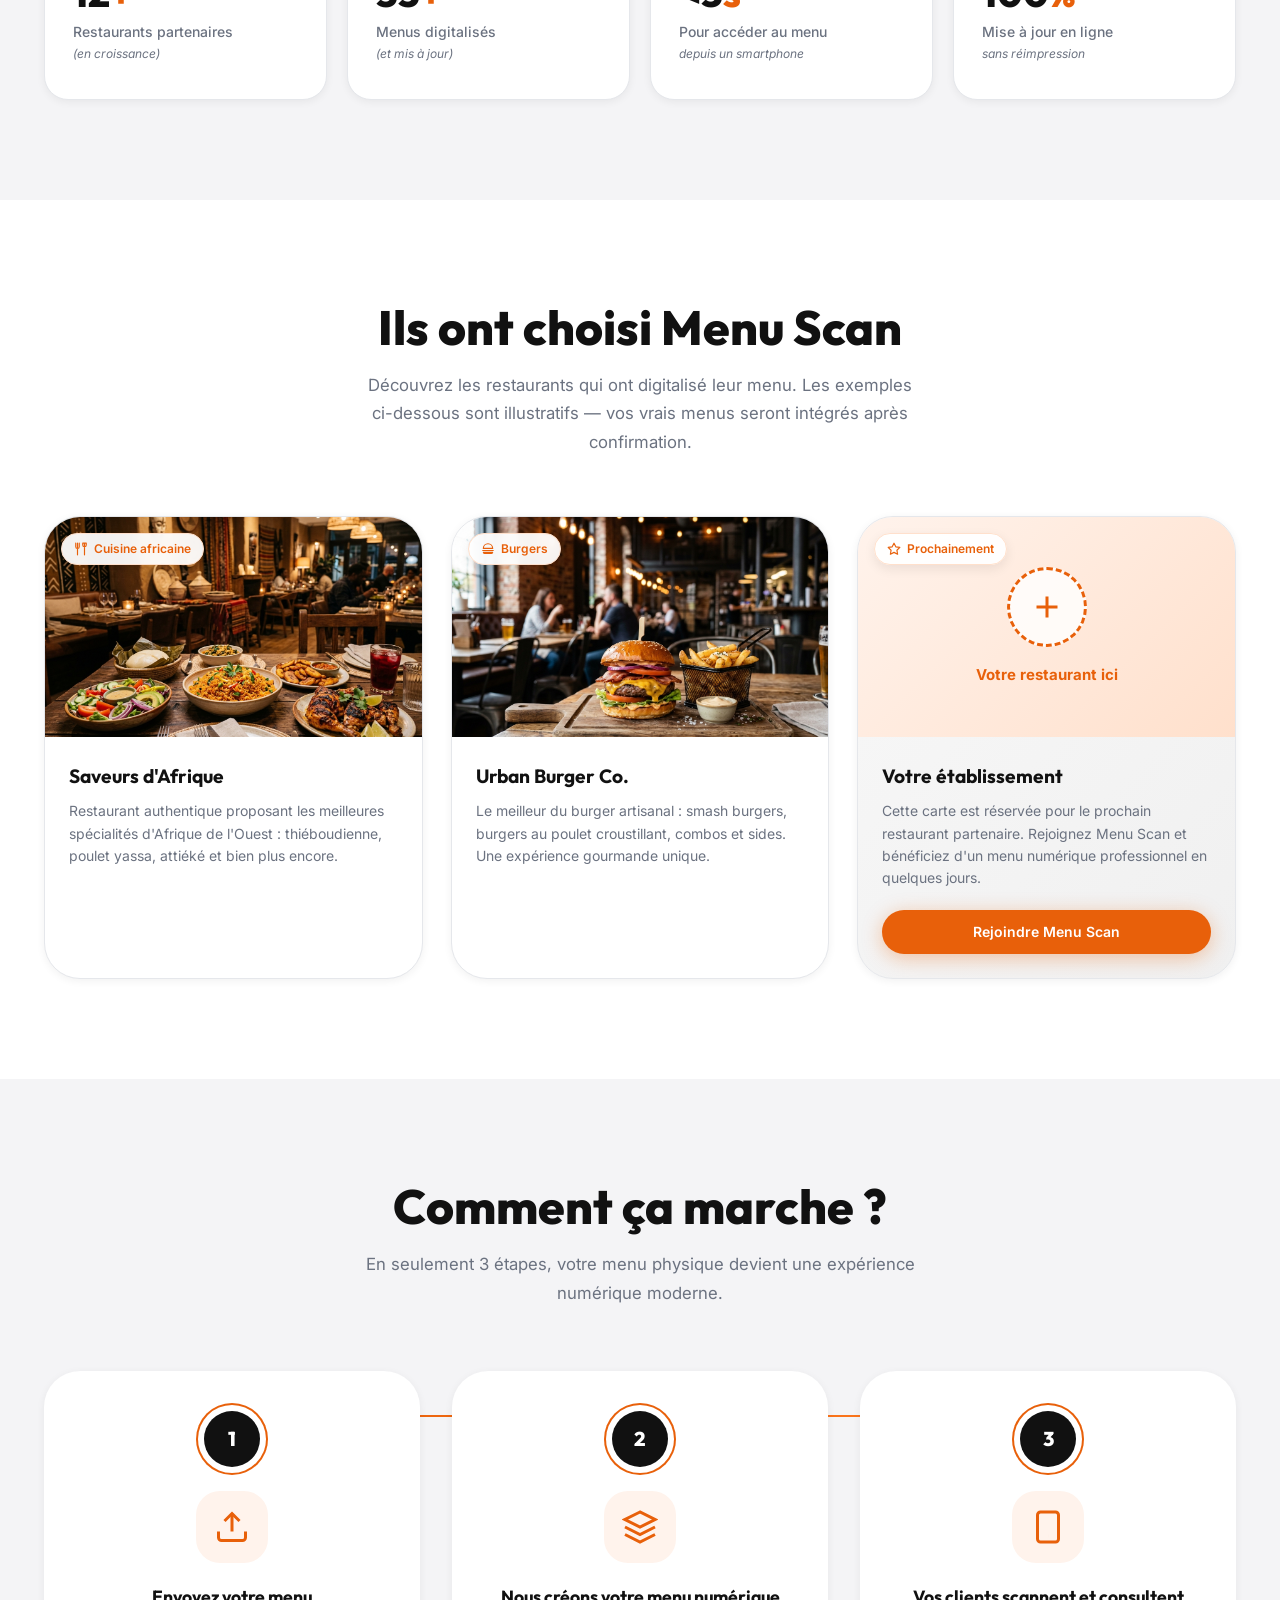
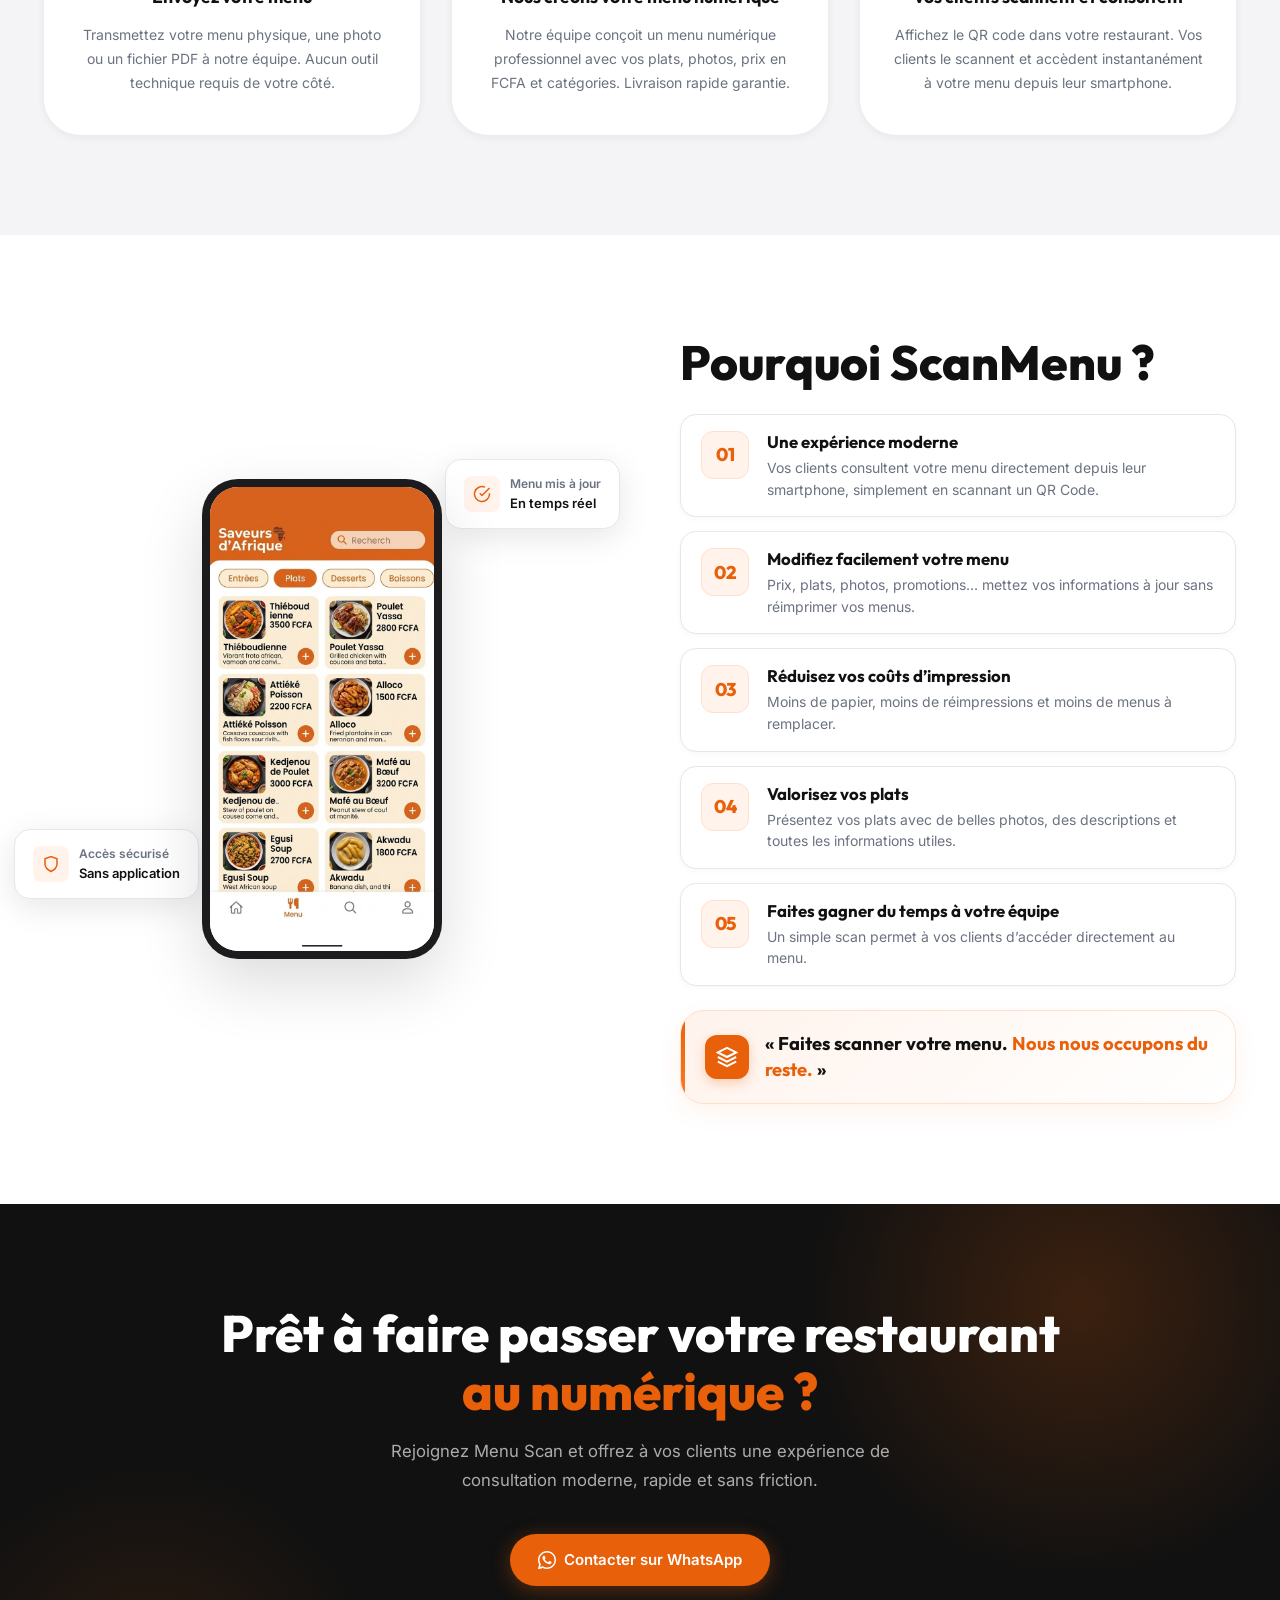
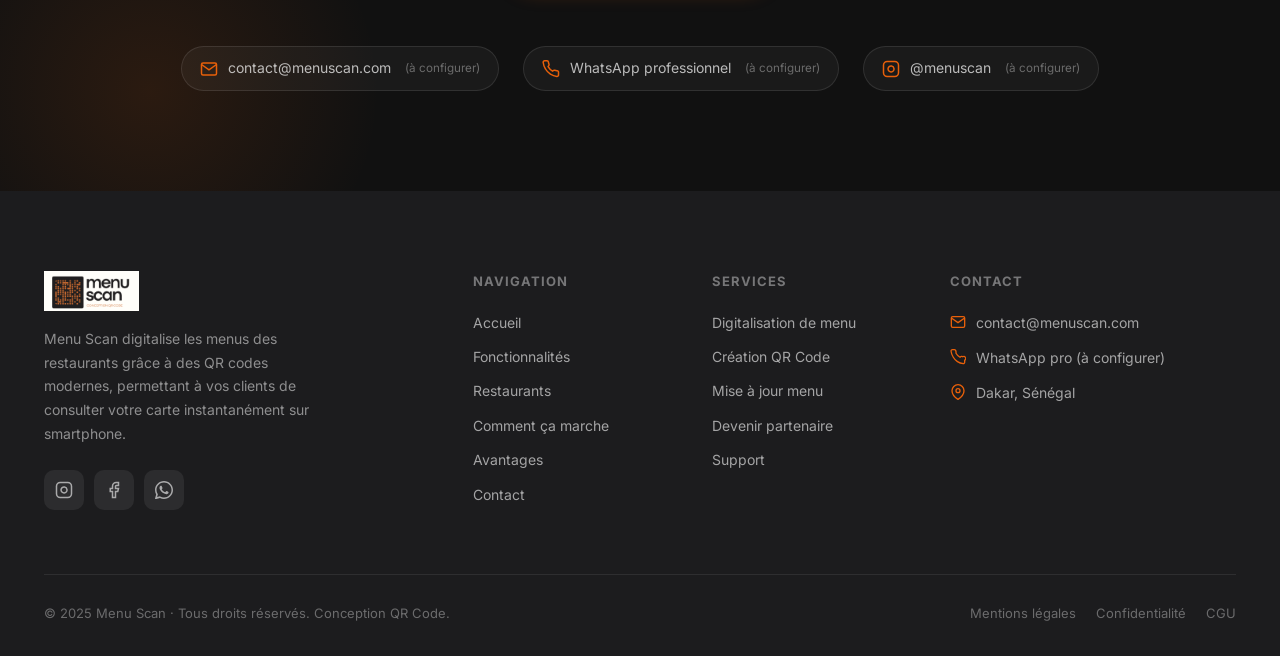
==== commit 9768ffd3: "Amelioration des transitions de menus style PowerPoint et epuration des cartes partenaires" ====
--- a/index.html
+++ b/index.html
@@ -35,7 +35,7 @@
 <section class="hero" id="accueil" aria-label="Section d'accueil">
   <div class="hero-content container">
     <h1 class="hero-title">Le menu de votre restaurant,<br />à portée de <span>scan.</span></h1>
-    <p class="hero-subtitle">Menu Scan transforme vos menus physiques en expériences numériques accessibles instantanément grâce à un simple QR code.</p>
+    <p class="hero-subtitle">Menu Scan ! transformez vos menus physiques en expériences numériques accessibles instantanément grâce à un simple QR code.</p>
     <div class="hero-buttons">
       <a href="#comment" class="btn btn-primary" id="hero-discover-btn">
         <svg width="18" height="18" fill="none" stroke="currentColor" stroke-width="2" viewBox="0 0 24 24"><circle cx="11" cy="11" r="8"/><path d="m21 21-4.35-4.35"/></svg>
@@ -48,69 +48,54 @@
     </div>
   </div>
 
-  <!-- Phone Showcase avec défilement continu horizontal à travers le smartphone -->
+  <!-- Phone Showcase avec présentation animée fluide style PowerPoint des menus de restaurants -->
   <div class="phone-showcase" id="phoneShowcase" aria-label="Présentation interactive des menus de restaurants">
     
-    <!-- Calque d'arrière-plan : piste horizontale de cartes qui défilent de droite à gauche -->
-    <div class="stream-viewport" aria-hidden="false">
-      <div class="stream-track" id="streamTrack">
-        <!-- Set 1 -->
-        <div class="stream-card" data-index="0" data-unique="0" role="button" aria-label="Menu Saveurs d'Afrique">
-          <img src="images/menu_africain.jpg" alt="Menu Saveurs d'Afrique" loading="eager" />
-        </div>
-        <div class="stream-card" data-index="1" data-unique="1" role="button" aria-label="Menu Urban Burger Co.">
-          <img src="images/menu_burger.jpg" alt="Menu Urban Burger Co." loading="lazy" />
-        </div>
-        <div class="stream-card" data-index="2" data-unique="2" role="button" aria-label="Menu Le Jardin Gastronomique">
-          <img src="images/menu_gastro.jpg" alt="Menu Le Jardin Gastronomique" loading="lazy" />
-        </div>
-        <div class="stream-card" data-index="3" data-unique="3" role="button" aria-label="Menu Café Lumière">
-          <img src="images/menu_cafe.jpg" alt="Menu Café Lumière" loading="lazy" />
-        </div>
-
-        <!-- Set 2 (Série active principale) -->
-        <div class="stream-card is-center" data-index="4" data-unique="0" role="button" aria-label="Menu Saveurs d'Afrique">
-          <img src="images/menu_africain.jpg" alt="Menu Saveurs d'Afrique" loading="eager" />
-        </div>
-        <div class="stream-card is-right" data-index="5" data-unique="1" role="button" aria-label="Menu Urban Burger Co.">
-          <img src="images/menu_burger.jpg" alt="Menu Urban Burger Co." loading="lazy" />
-        </div>
-        <div class="stream-card is-far-right" data-index="6" data-unique="2" role="button" aria-label="Menu Le Jardin Gastronomique">
-          <img src="images/menu_gastro.jpg" alt="Menu Le Jardin Gastronomique" loading="lazy" />
-        </div>
-        <div class="stream-card is-offscreen" data-index="7" data-unique="3" role="button" aria-label="Menu Café Lumière">
-          <img src="images/menu_cafe.jpg" alt="Menu Café Lumière" loading="lazy" />
-        </div>
-
-        <!-- Set 3 -->
-        <div class="stream-card is-offscreen" data-index="8" data-unique="0" role="button" aria-label="Menu Saveurs d'Afrique">
-          <img src="images/menu_africain.jpg" alt="Menu Saveurs d'Afrique" loading="lazy" />
-        </div>
-        <div class="stream-card is-offscreen" data-index="9" data-unique="1" role="button" aria-label="Menu Urban Burger Co.">
-          <img src="images/menu_burger.jpg" alt="Menu Urban Burger Co." loading="lazy" />
-        </div>
-        <div class="stream-card is-offscreen" data-index="10" data-unique="2" role="button" aria-label="Menu Le Jardin Gastronomique">
-          <img src="images/menu_gastro.jpg" alt="Menu Le Jardin Gastronomique" loading="lazy" />
-        </div>
-        <div class="stream-card is-offscreen" data-index="11" data-unique="3" role="button" aria-label="Menu Café Lumière">
-          <img src="images/menu_cafe.jpg" alt="Menu Café Lumière" loading="lazy" />
-        </div>
-      </div>
-    </div>
-
-    <!-- Téléphone au premier plan (cadre physique avec écran transparent) -->
-    <div class="phone-wrapper" aria-hidden="true">
-      <div class="phone-frame">
-        <div class="phone-notch"></div>
-        <div class="phone-status">
-          <span class="time" id="phoneTime">12:45</span>
-          <div class="icons">
-            <svg fill="none" stroke="currentColor" stroke-width="2" viewBox="0 0 24 24" width="14" height="14"><path d="M5 12.55a11 11 0 0 1 14.08 0M1.42 9a16 16 0 0 1 21.16 0M8.53 16.11a6 6 0 0 1 6.95 0M12 20h.01"/></svg>
-            <svg fill="none" stroke="currentColor" stroke-width="2" viewBox="0 0 24 24" width="14" height="14"><rect x="2" y="7" width="18" height="10" rx="2"/><path d="M22 11v2"/></svg>
-          </div>
-        </div>
-        <div class="phone-home-indicator"></div>
-      </div>
+    <div class="phone-stage">
+      <!-- Bouton navigation précédent -->
+      <button class="phone-nav-btn prev" id="phonePrevBtn" aria-label="Menu précédent" title="Menu précédent">
+        <svg width="20" height="20" fill="none" stroke="currentColor" stroke-width="2.5" viewBox="0 0 24 24"><path d="M15 18l-6-6 6-6"/></svg>
+      </button>
+
+      <!-- Smartphone -->
+      <div class="phone-wrapper">
+        <div class="phone-ambient-glow" aria-hidden="true"></div>
+        <div class="phone-frame">
+          <div class="phone-notch"></div>
+          <div class="phone-status">
+            <span class="time" id="phoneTime">12:45</span>
+            <div class="icons">
+              <svg fill="none" stroke="currentColor" stroke-width="2" viewBox="0 0 24 24" width="14" height="14"><path d="M5 12.55a11 11 0 0 1 14.08 0M1.42 9a16 16 0 0 1 21.16 0M8.53 16.11a6 6 0 0 1 6.95 0M12 20h.01"/></svg>
+              <svg fill="none" stroke="currentColor" stroke-width="2" viewBox="0 0 24 24" width="14" height="14"><rect x="2" y="7" width="18" height="10" rx="2"/><path d="M22 11v2"/></svg>
+            </div>
+          </div>
+
+          <!-- Écran intérieur du téléphone : diaporama animé avec transitions PowerPoint -->
+          <div class="phone-screen" id="phoneScreen">
+            <div class="phone-slide is-active" data-index="0" role="tabpanel" aria-label="Menu Saveurs d'Afrique">
+              <img src="images/menu_africain.jpg" alt="Menu Saveurs d'Afrique" loading="eager" />
+            </div>
+            <div class="phone-slide" data-index="1" role="tabpanel" aria-label="Menu Urban Burger Co.">
+              <img src="images/menu_burger.jpg" alt="Menu Urban Burger Co." loading="lazy" />
+            </div>
+            <div class="phone-slide" data-index="2" role="tabpanel" aria-label="Menu Le Jardin Gastronomique">
+              <img src="images/menu_gastro.jpg" alt="Menu Le Jardin Gastronomique" loading="lazy" />
+            </div>
+            <div class="phone-slide" data-index="3" role="tabpanel" aria-label="Menu Café Lumière">
+              <img src="images/menu_cafe.jpg" alt="Menu Café Lumière" loading="lazy" />
+            </div>
+            <!-- Reflet d'écran haut de gamme -->
+            <div class="phone-glare" aria-hidden="true"></div>
+          </div>
+
+          <div class="phone-home-indicator"></div>
+        </div>
+      </div>
+
+      <!-- Bouton navigation suivant -->
+      <button class="phone-nav-btn next" id="phoneNextBtn" aria-label="Menu suivant" title="Menu suivant">
+        <svg width="20" height="20" fill="none" stroke="currentColor" stroke-width="2.5" viewBox="0 0 24 24"><path d="M9 18l6-6-6-6"/></svg>
+      </button>
     </div>
 
     <!-- Contrôles et indicateur en dessous du smartphone -->
@@ -182,18 +167,6 @@
         <div class="partner-card-body">
           <h3 class="partner-card-name">Saveurs d'Afrique</h3>
           <p class="partner-card-desc">Restaurant authentique proposant les meilleures spécialités d'Afrique de l'Ouest : thiéboudienne, poulet yassa, attiéké et bien plus encore.</p>
-          <div class="partner-preview">
-            <div class="partner-preview-qr">
-              <svg fill="none" stroke="currentColor" stroke-width="2" viewBox="0 0 24 24" width="28" height="28"><rect x="3" y="3" width="7" height="7"/><rect x="14" y="3" width="7" height="7"/><rect x="3" y="14" width="7" height="7"/><path d="M14 14h3v3h-3zM17 17h3v3h-3zM14 17v3M17 14h3"/></svg>
-            </div>
-            <div class="partner-preview-info">
-              <div class="partner-preview-title">Menu numérique actif</div>
-              <div class="partner-preview-sub">4 catégories · 18 plats · FCFA</div>
-            </div>
-          </div>
-          <div class="partner-card-footer">
-            <a href="#contact" class="btn btn-primary">Découvrir le menu</a>
-          </div>
         </div>
       </article>
 
@@ -208,18 +181,6 @@
         <div class="partner-card-body">
           <h3 class="partner-card-name">Urban Burger Co.</h3>
           <p class="partner-card-desc">Le meilleur du burger artisanal : smash burgers, burgers au poulet croustillant, combos et sides. Une expérience gourmande unique.</p>
-          <div class="partner-preview">
-            <div class="partner-preview-qr">
-              <svg fill="none" stroke="currentColor" stroke-width="2" viewBox="0 0 24 24" width="28" height="28"><rect x="3" y="3" width="7" height="7"/><rect x="14" y="3" width="7" height="7"/><rect x="3" y="14" width="7" height="7"/><path d="M14 14h3v3h-3zM17 17h3v3h-3zM14 17v3M17 14h3"/></svg>
-            </div>
-            <div class="partner-preview-info">
-              <div class="partner-preview-title">Menu numérique actif</div>
-              <div class="partner-preview-sub">4 catégories · 12 plats · FCFA</div>
-            </div>
-          </div>
-          <div class="partner-card-footer">
-            <a href="#contact" class="btn btn-primary">Découvrir le menu</a>
-          </div>
         </div>
       </article>
 
@@ -239,15 +200,6 @@
         <div class="partner-card-body">
           <h3 class="partner-card-name">Votre établissement</h3>
           <p class="partner-card-desc">Cette carte est réservée pour le prochain restaurant partenaire. Rejoignez Menu Scan et bénéficiez d'un menu numérique professionnel en quelques jours.</p>
-          <div class="partner-preview" style="border: 2px dashed #FFE0CC;">
-            <div class="partner-preview-qr" style="background:#FFF3EC; border: 2px dashed #E8600A;">
-              <svg fill="none" stroke="#E8600A" stroke-width="2" viewBox="0 0 24 24" width="28" height="28"><rect x="3" y="3" width="7" height="7"/><rect x="14" y="3" width="7" height="7"/><rect x="3" y="14" width="7" height="7"/><path d="M14 14h3v3h-3zM17 17h3v3h-3zM14 17v3M17 14h3"/></svg>
-            </div>
-            <div class="partner-preview-info">
-              <div class="partner-preview-title">QR Code à venir</div>
-              <div class="partner-preview-sub">Contactez-nous pour démarrer</div>
-            </div>
-          </div>
           <div class="partner-card-footer">
             <a href="#contact" class="btn btn-primary">Rejoindre Menu Scan</a>
           </div>
--- a/style.css
+++ b/style.css
@@ -78,173 +78,107 @@
 .mobile-menu .btn { margin-top: 24px; width: 100%; justify-content: center; }
 
 /* HERO */
-.hero { min-height: 100vh; padding-top: 110px; padding-bottom: 60px; display: flex; flex-direction: column; align-items: center; justify-content: center; position: relative; overflow: hidden; background: var(--white); }
+.hero { min-height: auto; padding-top: 96px; padding-bottom: 50px; display: flex; flex-direction: column; align-items: center; justify-content: center; position: relative; overflow: hidden; background: var(--white); }
 .hero::before { content: ""; position: absolute; top: -200px; right: -200px; width: 700px; height: 700px; background: radial-gradient(circle, rgba(232,96,10,.08) 0%, transparent 65%); pointer-events: none; }
 .hero::after { content: ""; position: absolute; bottom: -150px; left: -150px; width: 500px; height: 500px; background: radial-gradient(circle, rgba(232,96,10,.06) 0%, transparent 65%); pointer-events: none; }
-.hero-content { text-align: center; position: relative; z-index: 2; padding: 40px 24px 30px; }
+.hero-content { text-align: center; position: relative; z-index: 2; padding: 24px 24px 20px; }
 .hero-tag { animation: fadeDown .6s var(--ease) both; }
-.hero-title { font-family: var(--font-head); font-size: clamp(2.4rem, 5.5vw, 4.2rem); font-weight: 900; line-height: 1.1; color: var(--dark); margin-bottom: 20px; max-width: 780px; margin-left: auto; margin-right: auto; animation: fadeUp .7s var(--ease) .1s both; }
+.hero-title { font-family: var(--font-head); font-size: clamp(2.3rem, 5vw, 3.8rem); font-weight: 900; line-height: 1.12; color: var(--dark); margin-bottom: 16px; max-width: 780px; margin-left: auto; margin-right: auto; animation: fadeUp .7s var(--ease) .1s both; }
 .hero-title span { color: var(--orange); }
-.hero-subtitle { font-size: clamp(1rem, 2vw, 1.2rem); color: var(--gray-text); max-width: 560px; margin: 0 auto 40px; line-height: 1.75; animation: fadeUp .7s var(--ease) .2s both; }
+.hero-subtitle { font-size: clamp(1rem, 1.8vw, 1.15rem); color: var(--gray-text); max-width: 580px; margin: 0 auto 28px; line-height: 1.7; animation: fadeUp .7s var(--ease) .2s both; }
 .hero-buttons { display: flex; align-items: center; justify-content: center; gap: 16px; flex-wrap: wrap; animation: fadeUp .7s var(--ease) .3s both; }
 
 /* =============================================
-   PHONE SHOWCASE & CONTINUOUS STREAM ANIMATION
+   PHONE SHOWCASE & PRESENTATION ANIMATION (STYLE POWERPOINT)
    ============================================= */
 .phone-showcase {
   position: relative;
   width: 100%;
-  height: 640px;
   display: flex;
   flex-direction: column;
   align-items: center;
-  justify-content: flex-end;
-  padding-bottom: 20px;
-  overflow: hidden;
+  justify-content: center;
+  padding: 8px 0 16px;
   animation: fadeUp .9s var(--ease) .35s both;
   user-select: none;
 }
 
-/* Arrière-plan : Masque dégradé sur les bords gauche et droite */
-.stream-viewport {
-  position: absolute;
-  top: 16px;
-  left: 0;
-  right: 0;
-  height: 520px;
+/* Scène centrale : smartphone + boutons latéraux */
+.phone-stage {
   display: flex;
   align-items: center;
   justify-content: center;
-  overflow: hidden;
-  mask-image: linear-gradient(to right, transparent 0%, black 14%, black 86%, transparent 100%);
-  -webkit-mask-image: linear-gradient(to right, transparent 0%, black 14%, black 86%, transparent 100%);
-  z-index: 2;
-  pointer-events: auto;
-}
-
-/* Piste de défilement */
-.stream-track {
-  display: flex;
-  align-items: center;
-  position: absolute;
-  left: 50%;
-  top: 50%;
-  transform: translate(0, -50%);
-  transition: transform 1.1s cubic-bezier(0.22, 1, 0.36, 1);
-  will-change: transform;
-}
-
-/* Cartes individuelles */
-.stream-card {
-  width: 264px;
-  height: 492px;
-  margin: 0 32px;
+  gap: 28px;
+  position: relative;
+  width: 100%;
+  max-width: 680px;
+  margin: 0 auto;
+}
+
+/* Boutons de navigation diaporama */
+.phone-nav-btn {
+  width: 46px;
+  height: 46px;
+  border-radius: 50%;
+  background: var(--white);
+  border: 1.5px solid var(--gray-border);
+  color: var(--dark);
+  display: flex;
+  align-items: center;
+  justify-content: center;
+  cursor: pointer;
+  box-shadow: var(--shadow-sm);
+  transition: all .25s var(--ease);
   flex-shrink: 0;
-  border-radius: 32px;
-  overflow: hidden;
-  background: var(--white);
+  z-index: 15;
+}
+
+.phone-nav-btn:hover {
+  background: var(--orange);
+  color: var(--white);
+  border-color: var(--orange);
+  transform: scale(1.08);
+  box-shadow: 0 6px 20px rgba(232, 96, 10, 0.35);
+}
+
+.phone-nav-btn:active {
+  transform: scale(0.96);
+}
+
+/* Cadre du téléphone et effets */
+.phone-wrapper {
   position: relative;
-  transition: transform 1.1s cubic-bezier(0.22, 1, 0.36, 1),
-              opacity 1.1s cubic-bezier(0.22, 1, 0.36, 1),
-              box-shadow 1.1s cubic-bezier(0.22, 1, 0.36, 1),
-              filter 1.1s cubic-bezier(0.22, 1, 0.36, 1);
-  will-change: transform, opacity;
-  cursor: pointer;
-  border: 1px solid rgba(0, 0, 0, 0.06);
-  box-sizing: border-box;
-}
-
-.stream-card img {
-  width: 100%;
-  height: 100%;
-  object-fit: cover;
-  object-position: center center;
-  display: block;
-  border-radius: 32px;
-}
-
-/* ── États dynamiques des cartes (alignement strict horizontal sans rotation) ── */
-
-/* Carte au centre (parfaitement contenue à l'intérieur du smartphone) */
-.stream-card.is-center {
-  transform: scale(1);
-  opacity: 1;
-  box-shadow: none;
-  border: none;
-  border-radius: 32px;
-  filter: brightness(1);
-  z-index: 5;
-}
-
-/* Carte voisine gauche (en extérieur dans l'espace blanc) */
-.stream-card.is-left {
-  transform: scale(0.92);
-  opacity: 0.85;
-  box-shadow: 0 20px 45px rgba(0, 0, 0, 0.12);
-  filter: brightness(0.97);
-  z-index: 3;
-}
-
-.stream-card.is-left:hover {
-  opacity: 1;
-  transform: scale(0.95);
-}
-
-/* Carte voisine droite (en extérieur dans l'espace blanc) */
-.stream-card.is-right {
-  transform: scale(0.92);
-  opacity: 0.85;
-  box-shadow: 0 20px 45px rgba(0, 0, 0, 0.12);
-  filter: brightness(0.97);
-  z-index: 3;
-}
-
-.stream-card.is-right:hover {
-  opacity: 1;
-  transform: scale(0.95);
-}
-
-/* Cartes éloignées */
-.stream-card.is-far-left,
-.stream-card.is-far-right {
-  transform: scale(0.82);
-  opacity: 0.5;
-  box-shadow: 0 12px 28px rgba(0, 0, 0, 0.08);
-  filter: brightness(0.94);
-  z-index: 2;
-}
-
-.stream-card.is-offscreen {
-  transform: scale(0.72);
-  opacity: 0.15;
-  z-index: 1;
-}
-
-/* ── Téléphone au premier plan (cadre physique & bordures parfaitement ajustées) ── */
-.phone-wrapper {
-  position: absolute;
-  top: 16px;
-  left: 50%;
-  transform: translateX(-50%);
-  height: 520px;
   display: flex;
   align-items: center;
   justify-content: center;
   z-index: 10;
+  margin: 0;
+}
+
+.phone-ambient-glow {
+  position: absolute;
+  top: 50%;
+  left: 50%;
+  transform: translate(-50%, -50%);
+  width: 300px;
+  height: 490px;
+  background: radial-gradient(circle, rgba(232, 96, 10, 0.16) 0%, rgba(232, 96, 10, 0.05) 45%, transparent 70%);
+  filter: blur(40px);
   pointer-events: none;
-  margin: 0;
+  z-index: -1;
 }
 
 .phone-frame {
-  width: 288px;
-  height: 516px;
-  border-radius: 44px;
-  border: 12px solid #1C1C1E;
-  background: transparent;
+  width: 276px;
+  height: 494px;
+  border-radius: 42px;
+  border: 11px solid #1C1C1E;
+  background: #111111;
   position: relative;
-  box-shadow: 0 0 0 1px rgba(255, 255, 255, 0.16),
-              0 30px 80px rgba(0, 0, 0, 0.35);
+  box-shadow: 0 0 0 1px rgba(255, 255, 255, 0.18),
+              0 24px 60px rgba(0, 0, 0, 0.30);
   box-sizing: border-box;
+  overflow: hidden;
 }
 
 /* Boutons physiques latéraux */
@@ -281,17 +215,13 @@
   height: 22px;
   background: #1C1C1E;
   border-radius: 20px;
-  z-index: 20;
+  z-index: 25;
 }
 
 /* Barre de statut supérieure */
 .phone-status {
   display: none;
 }
-
-
-.phone-status .time { font-weight: 700; }
-.phone-status .icons { display: flex; gap: 4px; align-items: center; }
 
 /* Barre d'accueil inférieure (Home Indicator) */
 .phone-home-indicator {
@@ -301,9 +231,185 @@
   transform: translateX(-50%);
   width: 100px;
   height: 4px;
-  background: #1C1C1E;
+  background: rgba(255, 255, 255, 0.5);
   border-radius: 2px;
+  z-index: 25;
+}
+
+/* ── Écran intérieur du smartphone ── */
+.phone-screen {
+  position: absolute;
+  inset: 0;
+  width: 100%;
+  height: 100%;
+  border-radius: 32px;
+  overflow: hidden;
+  background: #111111;
+  z-index: 5;
+}
+
+/* Reflet d'écran en verre */
+.phone-glare {
+  position: absolute;
+  inset: 0;
+  background: linear-gradient(135deg, rgba(255, 255, 255, 0.12) 0%, rgba(255, 255, 255, 0.02) 40%, transparent 60%);
+  pointer-events: none;
   z-index: 20;
+  border-radius: 32px;
+}
+
+/* Diapositives individuelles de menu */
+.phone-slide {
+  position: absolute;
+  inset: 0;
+  width: 100%;
+  height: 100%;
+  opacity: 0;
+  visibility: hidden;
+  z-index: 1;
+  pointer-events: none;
+  border-radius: 32px;
+  overflow: hidden;
+  will-change: transform, opacity;
+  backface-visibility: hidden;
+  -webkit-backface-visibility: hidden;
+  background: #111111;
+}
+
+.phone-slide img {
+  width: 100%;
+  height: 100%;
+  object-fit: cover;
+  object-position: top center;
+  display: block;
+  border-radius: 32px;
+  user-select: none;
+  -webkit-user-drag: none;
+}
+
+/* Diapositive active (affichée en continu avec doux zoom respirant) */
+.phone-slide.is-active {
+  opacity: 1;
+  visibility: visible;
+  z-index: 2;
+  transform: translate3d(0, 0, 0) scale(1);
+  animation: pptKenBurns 3.8s ease-out forwards;
+}
+
+@keyframes pptKenBurns {
+  0% { transform: translate3d(0, 0, 0) scale(1); }
+  100% { transform: translate3d(0, 0, 0) scale(1.035); }
+}
+
+/* ─── TRANSITIONS STYLE POWERPOINT (Fondu + Léger Zoom + Glissement doux) ─── */
+/* Direction : Suivant (Next) */
+.phone-slide.slide-in-next {
+  z-index: 3;
+  visibility: visible;
+  animation: pptSlideInNext 0.85s cubic-bezier(0.22, 1, 0.36, 1) forwards;
+}
+
+.phone-slide.slide-out-next {
+  z-index: 2;
+  visibility: visible;
+  animation: pptSlideOutNext 0.85s cubic-bezier(0.22, 1, 0.36, 1) forwards;
+}
+
+@keyframes pptSlideInNext {
+  0% {
+    opacity: 0;
+    transform: translate3d(22%, 0, 0) scale(1.06);
+    filter: brightness(1.04);
+  }
+  60% {
+    opacity: 0.95;
+  }
+  100% {
+    opacity: 1;
+    transform: translate3d(0, 0, 0) scale(1);
+    filter: brightness(1);
+  }
+}
+
+@keyframes pptSlideOutNext {
+  0% {
+    opacity: 1;
+    transform: translate3d(0, 0, 0) scale(1);
+    filter: brightness(1);
+  }
+  100% {
+    opacity: 0;
+    transform: translate3d(-18%, 0, 0) scale(0.96);
+    filter: brightness(0.92);
+  }
+}
+
+/* Direction : Précédent (Prev) */
+.phone-slide.slide-in-prev {
+  z-index: 3;
+  visibility: visible;
+  animation: pptSlideInPrev 0.85s cubic-bezier(0.22, 1, 0.36, 1) forwards;
+}
+
+.phone-slide.slide-out-prev {
+  z-index: 2;
+  visibility: visible;
+  animation: pptSlideOutPrev 0.85s cubic-bezier(0.22, 1, 0.36, 1) forwards;
+}
+
+@keyframes pptSlideInPrev {
+  0% {
+    opacity: 0;
+    transform: translate3d(-22%, 0, 0) scale(1.06);
+    filter: brightness(1.04);
+  }
+  60% {
+    opacity: 0.95;
+  }
+  100% {
+    opacity: 1;
+    transform: translate3d(0, 0, 0) scale(1);
+    filter: brightness(1);
+  }
+}
+
+@keyframes pptSlideOutPrev {
+  0% {
+    opacity: 1;
+    transform: translate3d(0, 0, 0) scale(1);
+    filter: brightness(1);
+  }
+  100% {
+    opacity: 0;
+    transform: translate3d(18%, 0, 0) scale(0.96);
+    filter: brightness(0.92);
+  }
+}
+
+/* Prise en charge des préférences de mouvements réduits */
+@media (prefers-reduced-motion: reduce) {
+  .phone-slide.is-active {
+    animation: none;
+    transform: none;
+  }
+  .phone-slide.slide-in-next,
+  .phone-slide.slide-in-prev {
+    animation: simpleFadeIn 0.4s ease forwards;
+  }
+  .phone-slide.slide-out-next,
+  .phone-slide.slide-out-prev {
+    animation: simpleFadeOut 0.4s ease forwards;
+  }
+}
+
+@keyframes simpleFadeIn {
+  from { opacity: 0; }
+  to { opacity: 1; }
+}
+
+@keyframes simpleFadeOut {
+  from { opacity: 1; }
+  to { opacity: 0; }
 }
 
 /* ── Contrôles et statut sous le smartphone ── */
@@ -313,7 +419,8 @@
   display: flex;
   flex-direction: column;
   align-items: center;
-  gap: 10px;
+  gap: 12px;
+  margin-top: 20px;
 }
 
 .phone-dots {
@@ -355,6 +462,34 @@
 
 .phone-active-label strong {
   color: var(--orange);
+  display: inline-block;
+  transition: opacity 0.25s ease, transform 0.25s ease;
+}
+
+/* Adaptation responsive pour mobile */
+@media (max-width: 640px) {
+  .phone-stage {
+    gap: 12px;
+  }
+  .phone-nav-btn {
+    display: none;
+  }
+  .phone-frame {
+    width: 260px;
+    height: 472px;
+    border-width: 10px;
+    border-radius: 38px;
+  }
+  .phone-screen,
+  .phone-slide,
+  .phone-slide img,
+  .phone-glare {
+    border-radius: 28px;
+  }
+  .phone-ambient-glow {
+    width: 280px;
+    height: 480px;
+  }
 }
 
 .live-indicator {
@@ -399,6 +534,7 @@
 .partner-card-body { padding: 24px; flex: 1; display: flex; flex-direction: column; }
 .partner-card-name { font-family: var(--font-head); font-size: 1.2rem; font-weight: 700; margin-bottom: 8px; }
 .partner-card-desc { font-size: 14px; color: var(--gray-text); line-height: 1.6; flex: 1; margin-bottom: 20px; }
+.partner-card-body > :last-child { margin-bottom: 0; }
 .partner-preview { background: var(--gray-light); border-radius: var(--radius-md); padding: 12px; margin-bottom: 20px; display: flex; gap: 10px; align-items: center; }
 .partner-preview-qr { width: 48px; height: 48px; background: var(--dark); border-radius: 8px; display: flex; align-items: center; justify-content: center; flex-shrink: 0; }
 .partner-preview-qr svg { width: 28px; height: 28px; color: white; }
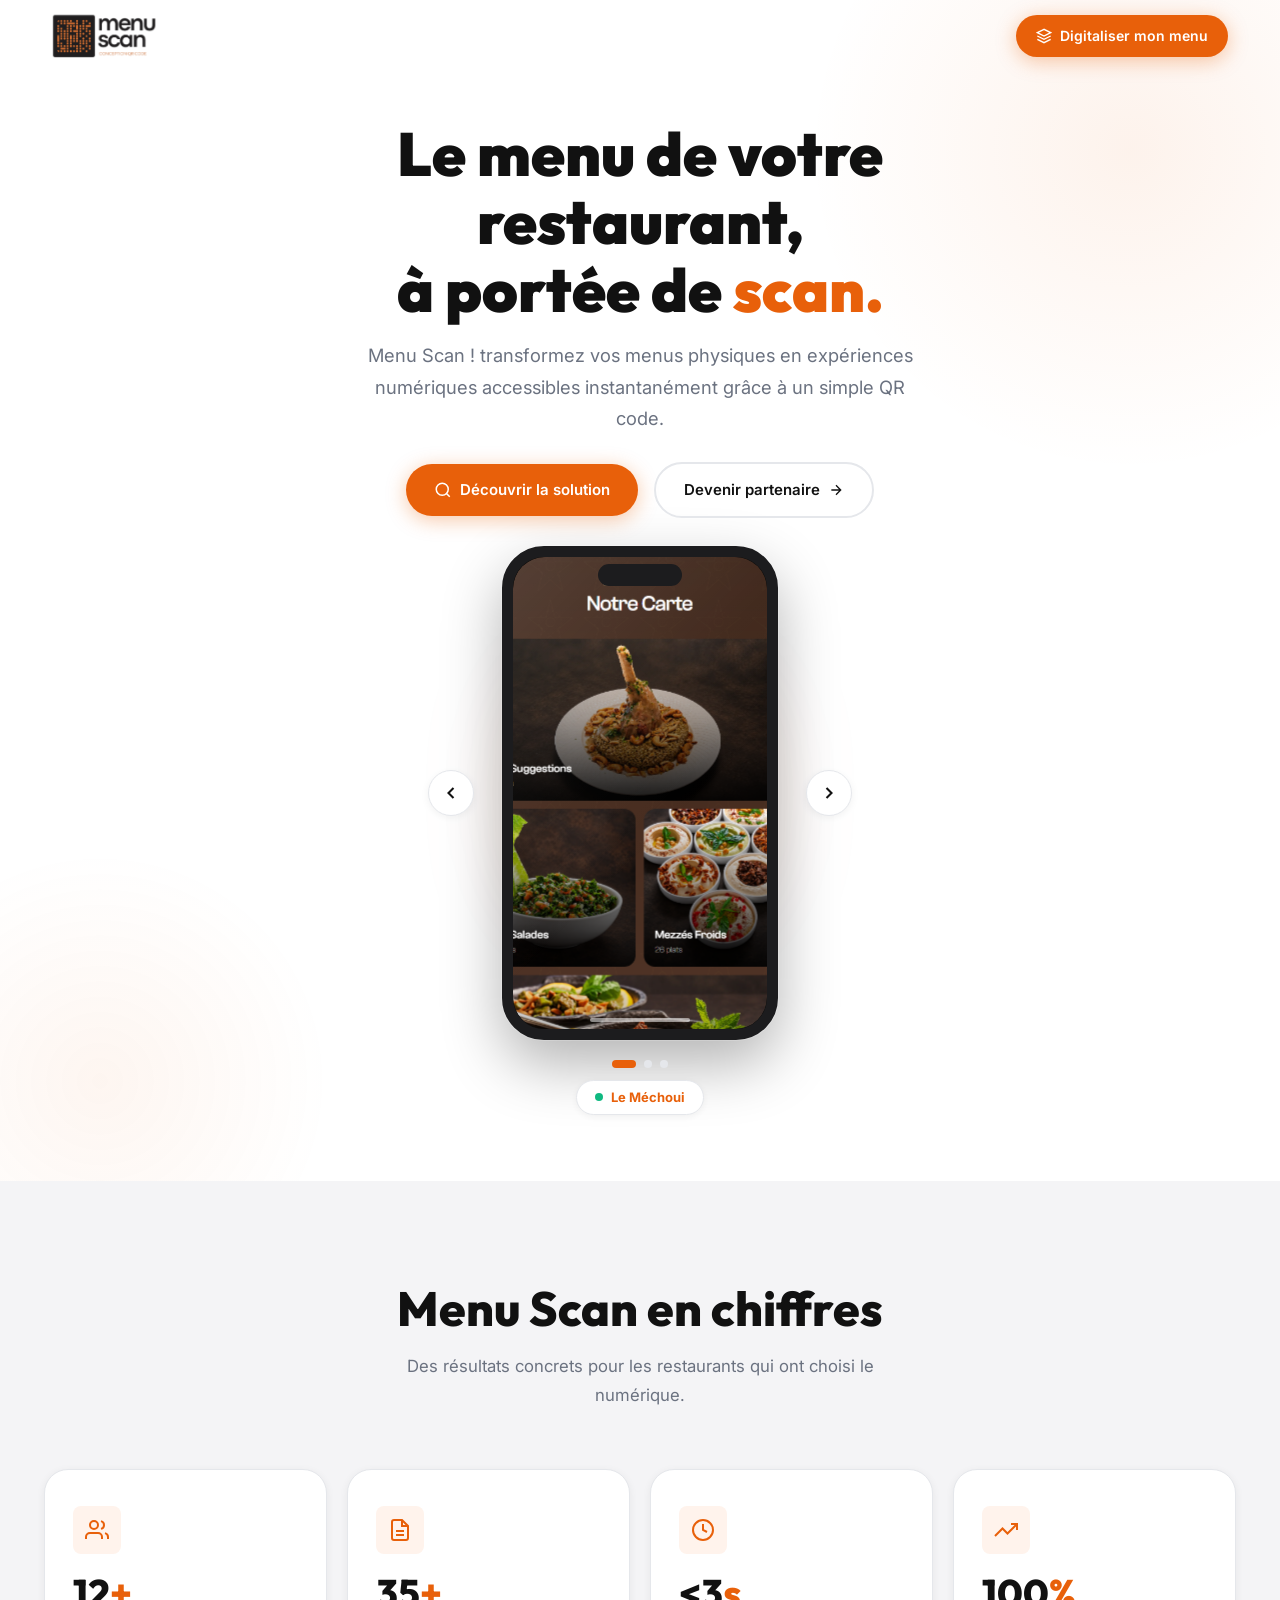
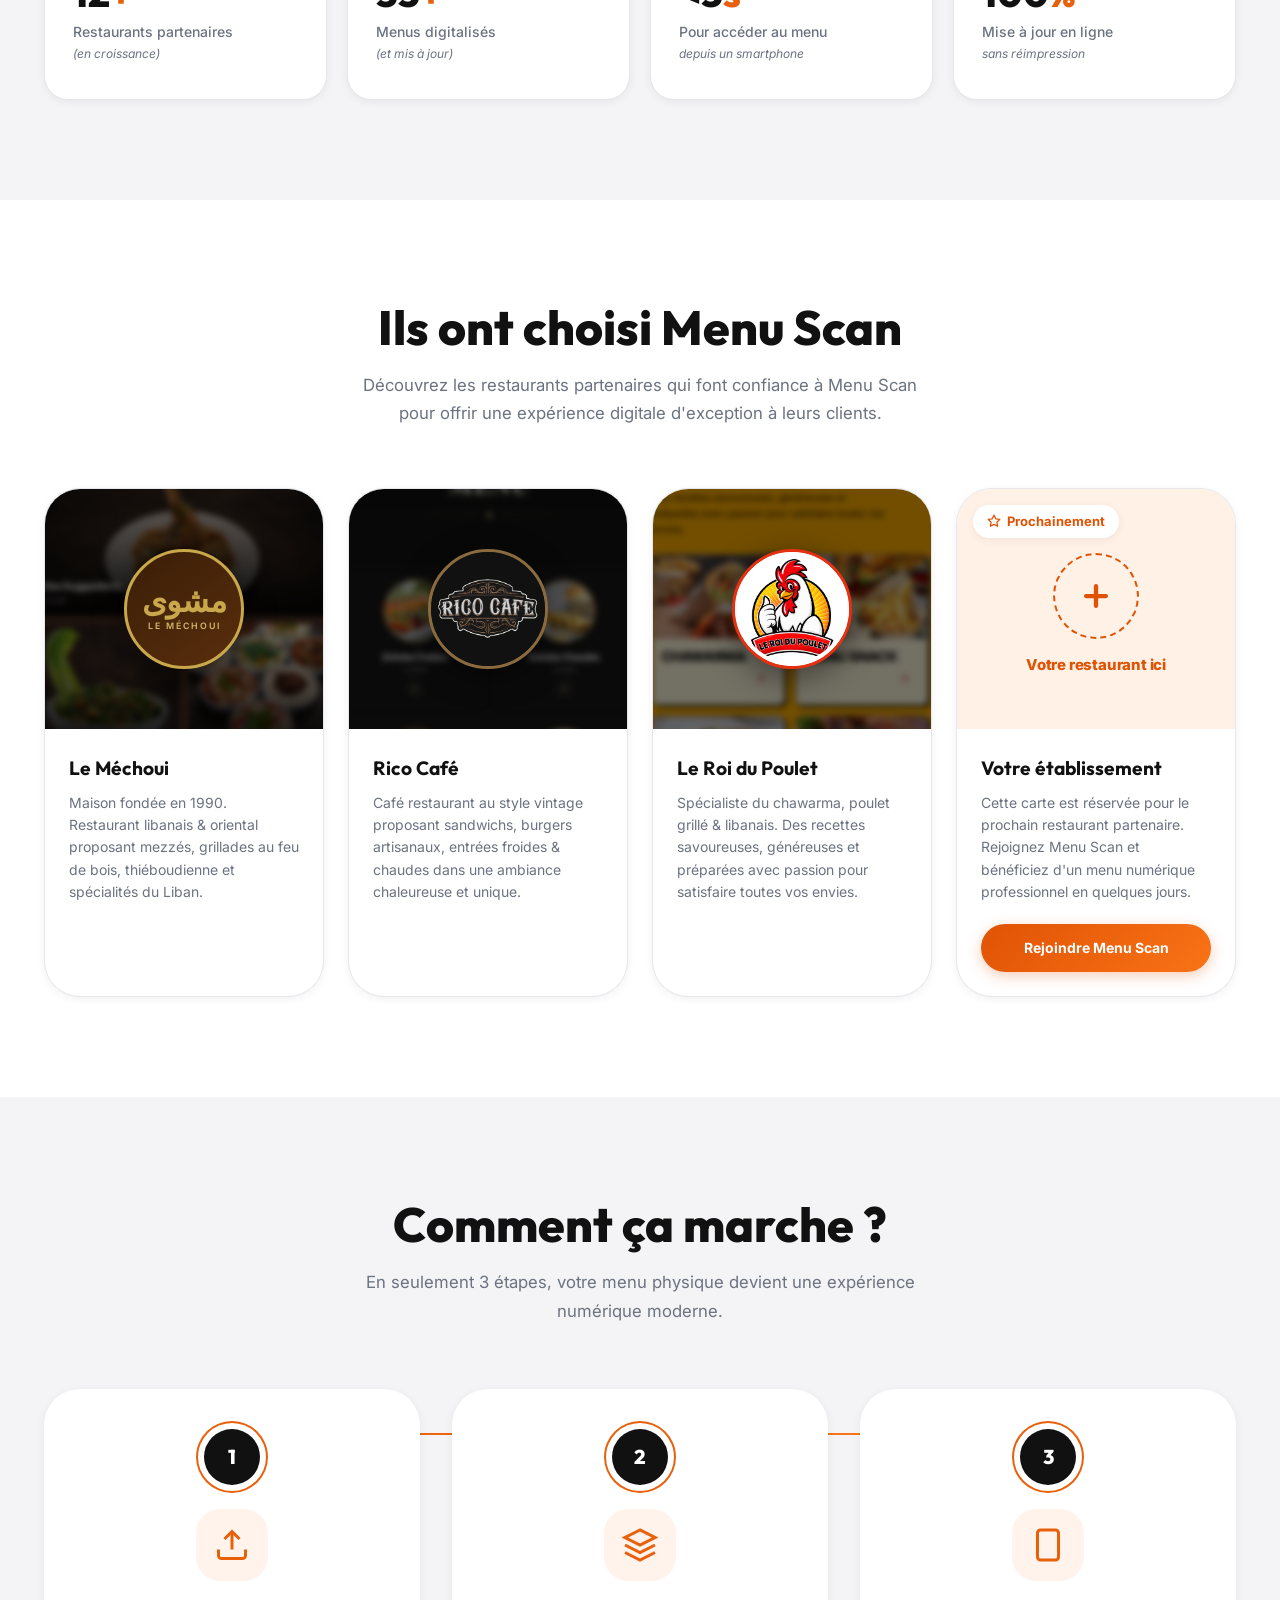
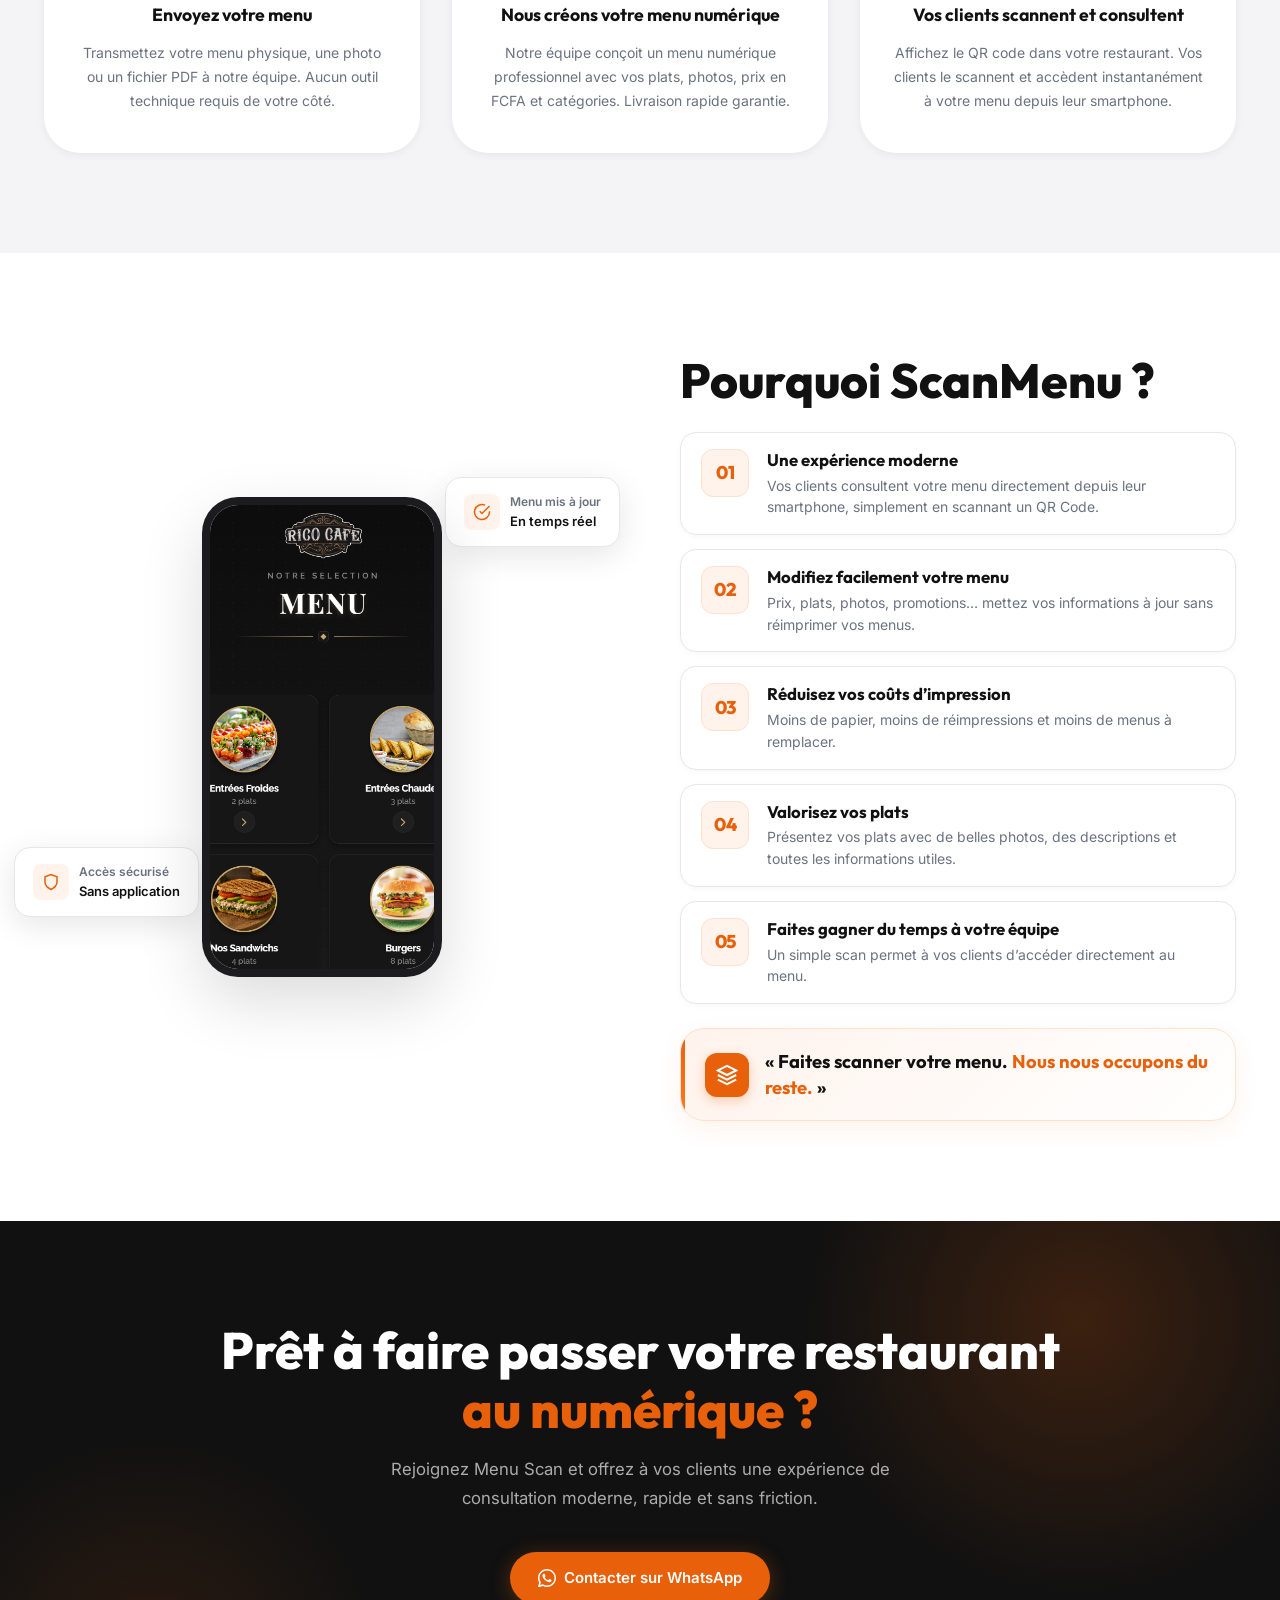
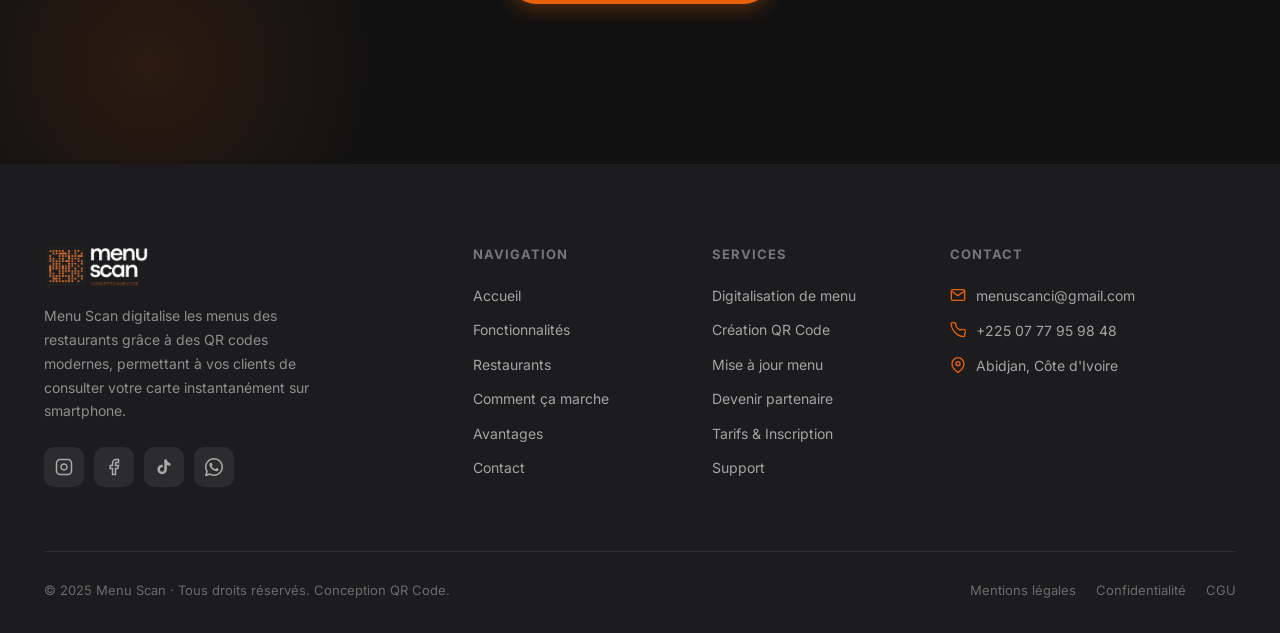
==== commit 63299094: "Mise a jour complete: page d'inscription et tarifs WhatsApp, logos officiels, reseaux sociaux et con" ====
--- a/index.html
+++ b/index.html
@@ -21,7 +21,7 @@
         <img src="images/logo.png" alt="Menu Scan" />
       </a>
       <div class="nav-cta">
-        <a href="#contact" class="btn btn-primary btn-sm" id="nav-cta-btn">
+        <a href="inscription.html" class="btn btn-primary btn-sm" id="nav-cta-btn">
           <svg width="16" height="16" fill="none" stroke="currentColor" stroke-width="2" viewBox="0 0 24 24"><path d="M12 2L2 7l10 5 10-5-10-5zM2 17l10 5 10-5M2 12l10 5 10-5"/></svg>
           Digitaliser mon menu
         </a>
@@ -41,7 +41,7 @@
         <svg width="18" height="18" fill="none" stroke="currentColor" stroke-width="2" viewBox="0 0 24 24"><circle cx="11" cy="11" r="8"/><path d="m21 21-4.35-4.35"/></svg>
         Découvrir la solution
       </a>
-      <a href="#contact" class="btn btn-outline" id="hero-partner-btn">
+      <a href="inscription.html" class="btn btn-outline" id="hero-partner-btn">
         Devenir partenaire
         <svg width="16" height="16" fill="none" stroke="currentColor" stroke-width="2" viewBox="0 0 24 24"><path d="M5 12h14M12 5l7 7-7 7"/></svg>
       </a>
@@ -72,17 +72,14 @@
 
           <!-- Écran intérieur du téléphone : diaporama animé avec transitions PowerPoint -->
           <div class="phone-screen" id="phoneScreen">
-            <div class="phone-slide is-active" data-index="0" role="tabpanel" aria-label="Menu Saveurs d'Afrique">
-              <img src="images/menu_africain.jpg" alt="Menu Saveurs d'Afrique" loading="eager" />
-            </div>
-            <div class="phone-slide" data-index="1" role="tabpanel" aria-label="Menu Urban Burger Co.">
-              <img src="images/menu_burger.jpg" alt="Menu Urban Burger Co." loading="lazy" />
-            </div>
-            <div class="phone-slide" data-index="2" role="tabpanel" aria-label="Menu Le Jardin Gastronomique">
-              <img src="images/menu_gastro.jpg" alt="Menu Le Jardin Gastronomique" loading="lazy" />
-            </div>
-            <div class="phone-slide" data-index="3" role="tabpanel" aria-label="Menu Café Lumière">
-              <img src="images/menu_cafe.jpg" alt="Menu Café Lumière" loading="lazy" />
+            <div class="phone-slide is-active" data-index="0" role="tabpanel" aria-label="Menu Le Méchoui">
+              <img src="images/menu_mechoui.png" alt="Menu Le Méchoui" loading="eager" />
+            </div>
+            <div class="phone-slide" data-index="1" role="tabpanel" aria-label="Menu Rico Café">
+              <img src="images/menu_rico.png" alt="Menu Rico Café" loading="lazy" />
+            </div>
+            <div class="phone-slide" data-index="2" role="tabpanel" aria-label="Menu Le Roi du Poulet">
+              <img src="images/menu_roi_poulet.png" alt="Menu Le Roi du Poulet" loading="lazy" />
             </div>
             <!-- Reflet d'écran haut de gamme -->
             <div class="phone-glare" aria-hidden="true"></div>
@@ -101,14 +98,13 @@
     <!-- Contrôles et indicateur en dessous du smartphone -->
     <div class="phone-bottom-bar">
       <div class="phone-dots" id="phoneDots" role="tablist" aria-label="Navigation des menus">
-        <button class="phone-dot active" data-slide="0" role="tab" aria-selected="true" aria-label="Saveurs d'Afrique"></button>
-        <button class="phone-dot" data-slide="1" role="tab" aria-selected="false" aria-label="Urban Burger Co."></button>
-        <button class="phone-dot" data-slide="2" role="tab" aria-selected="false" aria-label="Le Jardin Gastronomique"></button>
-        <button class="phone-dot" data-slide="3" role="tab" aria-selected="false" aria-label="Café Lumière"></button>
+        <button class="phone-dot active" data-slide="0" role="tab" aria-selected="true" aria-label="Le Méchoui"></button>
+        <button class="phone-dot" data-slide="1" role="tab" aria-selected="false" aria-label="Rico Café"></button>
+        <button class="phone-dot" data-slide="2" role="tab" aria-selected="false" aria-label="Le Roi du Poulet"></button>
       </div>
       <div class="phone-active-label" id="phoneActiveLabel">
         <span class="live-indicator"></span>
-        <strong id="restaurantTitle">Saveurs d'Afrique</strong>
+        <strong id="restaurantTitle">Le Méchoui</strong>
       </div>
     </div>
 
@@ -152,57 +148,94 @@
   <div class="container">
     <div class="partners-header text-center reveal">
       <h2 class="section-title">Ils ont choisi Menu Scan</h2>
-      <p class="section-subtitle">Découvrez les restaurants qui ont digitalisé leur menu. Les exemples ci-dessous sont illustratifs — vos vrais menus seront intégrés après confirmation.</p>
+      <p class="section-subtitle">Découvrez les restaurants partenaires qui font confiance à Menu Scan pour offrir une expérience digitale d'exception à leurs clients.</p>
     </div>
     <div class="partners-grid">
 
+      <!-- Le Méchoui -->
       <article class="partner-card reveal reveal-delay-1">
-        <div class="partner-card-image">
-          <img src="images/restaurant_africain.jpg" alt="Restaurant Saveurs d'Afrique" loading="lazy" />
-          <span class="partner-badge">
-            <svg width="14" height="14" fill="none" stroke="currentColor" stroke-width="2" stroke-linecap="round" stroke-linejoin="round" viewBox="0 0 24 24"><path d="M18 2v20M18 8a3 3 0 0 0 3-3V2h-6v3a3 3 0 0 0 3 3zM6 2v20M3 2v6a3 3 0 0 0 6 0V2"/></svg>
-            Cuisine africaine
-          </span>
+        <div class="partner-card-image partner-mechoui-bg">
+          <div class="partner-logo-overlay">
+            <img src="images/menu_mechoui.png" alt="Menu Le Méchoui" loading="lazy" class="partner-bg-img" />
+          </div>
+          <div class="partner-logo-badge">
+            <div class="partner-logo-circle mechoui-logo">
+              <span class="partner-logo-text mechoui-text">مشوى</span>
+              <span class="partner-logo-sub">le méchoui</span>
+            </div>
+          </div>
+
         </div>
         <div class="partner-card-body">
-          <h3 class="partner-card-name">Saveurs d'Afrique</h3>
-          <p class="partner-card-desc">Restaurant authentique proposant les meilleures spécialités d'Afrique de l'Ouest : thiéboudienne, poulet yassa, attiéké et bien plus encore.</p>
+          <h3 class="partner-card-name">Le Méchoui</h3>
+          <p class="partner-card-desc">Maison fondée en 1990. Restaurant libanais & oriental proposant mezzés, grillades au feu de bois, thiéboudienne et spécialités du Liban.</p>
         </div>
       </article>
 
+      <!-- Rico Café -->
       <article class="partner-card reveal reveal-delay-2">
-        <div class="partner-card-image">
-          <img src="images/restaurant_burger.jpg" alt="Restaurant Urban Burger Co." loading="lazy" />
-          <span class="partner-badge">
-            <svg width="14" height="14" fill="none" stroke="currentColor" stroke-width="2" stroke-linecap="round" stroke-linejoin="round" viewBox="0 0 24 24"><path d="M4 11a8 8 0 0 1 16 0H4zm-1 3.5h18M4 17.5h16a2 2 0 0 1-2 2H6a2 2 0 0 1-2-2z"/></svg>
-            Burgers
-          </span>
+        <div class="partner-card-image partner-rico-bg">
+          <div class="partner-logo-overlay">
+            <img src="images/menu_rico.png" alt="Menu Rico Café" loading="lazy" class="partner-bg-img" />
+          </div>
+          <div class="partner-logo-badge">
+            <div class="partner-logo-circle rico-logo">
+              <img src="images/logo_rico_cafe.webp" alt="Logo Rico Café" loading="lazy" />
+            </div>
+          </div>
+
+
         </div>
         <div class="partner-card-body">
-          <h3 class="partner-card-name">Urban Burger Co.</h3>
-          <p class="partner-card-desc">Le meilleur du burger artisanal : smash burgers, burgers au poulet croustillant, combos et sides. Une expérience gourmande unique.</p>
+          <h3 class="partner-card-name">Rico Café</h3>
+          <p class="partner-card-desc">Café restaurant au style vintage proposant sandwichs, burgers artisanaux, entrées froides & chaudes dans une ambiance chaleureuse et unique.</p>
         </div>
       </article>
 
-      <article class="partner-card reveal reveal-delay-3" style="background: linear-gradient(135deg, #f8f8f8, #f0f0f0);">
-        <div class="partner-card-image" style="background: linear-gradient(135deg, #FFF3EC, #FFE0CC); display:flex; align-items:center; justify-content:center; height:220px;">
-          <div style="text-align:center; padding:24px;">
-            <div style="width:80px;height:80px;background:rgba(255,255,255,.8);border-radius:50%;display:flex;align-items:center;justify-content:center;margin:0 auto 16px;border:3px dashed #E8600A;">
-              <svg width="36" height="36" fill="none" stroke="#E8600A" stroke-width="2" viewBox="0 0 24 24"><line x1="12" y1="5" x2="12" y2="19"/><line x1="5" y1="12" x2="19" y2="12"/></svg>
-            </div>
-            <p style="color:#E8600A;font-weight:700;font-size:15px;">Votre restaurant ici</p>
-          </div>
-          <span class="partner-badge">
-            <svg width="14" height="14" fill="none" stroke="currentColor" stroke-width="2" stroke-linecap="round" stroke-linejoin="round" viewBox="0 0 24 24"><polygon points="12 2 15.09 8.26 22 9.27 17 14.14 18.18 21.02 12 17.77 5.82 21.02 7 14.14 2 9.27 8.91 8.26 12 2"/></svg>
+      <!-- Le Roi du Poulet -->
+      <article class="partner-card reveal reveal-delay-3">
+        <div class="partner-card-image partner-roi-bg">
+          <div class="partner-logo-overlay">
+            <img src="images/menu_roi_poulet.png" alt="Menu Le Roi du Poulet" loading="lazy" class="partner-bg-img" />
+          </div>
+          <div class="partner-logo-badge">
+            <div class="partner-logo-circle roi-logo">
+              <img src="images/logo_roi_poulet.png" alt="Logo Le Roi du Poulet" loading="lazy" />
+            </div>
+          </div>
+
+        </div>
+        <div class="partner-card-body">
+          <h3 class="partner-card-name">Le Roi du Poulet</h3>
+          <p class="partner-card-desc">Spécialiste du chawarma, poulet grillé & libanais. Des recettes savoureuses, généreuses et préparées avec passion pour satisfaire toutes vos envies.</p>
+        </div>
+      </article>
+
+      <!-- Votre établissement (Appel à partenaire) -->
+      <article class="partner-card partner-card-cta reveal reveal-delay-4">
+        <div class="partner-card-image partner-cta-image">
+          <span class="partner-cta-badge">
+            <svg width="14" height="14" viewBox="0 0 24 24" fill="none" stroke="currentColor" stroke-width="2.2" stroke-linecap="round" stroke-linejoin="round">
+              <polygon points="12 2 15.09 8.26 22 9.27 17 14.14 18.18 21.02 12 17.77 5.82 21.02 7 14.14 2 9.27 8.91 8.26 12 2"/>
+            </svg>
             Prochainement
           </span>
+          <div class="partner-cta-center">
+            <div class="partner-cta-circle">
+              <svg width="34" height="34" viewBox="0 0 24 24" fill="none" stroke="currentColor" stroke-width="3" stroke-linecap="round" stroke-linejoin="round">
+                <line x1="12" y1="5" x2="12" y2="19"></line>
+                <line x1="5" y1="12" x2="19" y2="12"></line>
+              </svg>
+            </div>
+            <span class="partner-cta-text">Votre restaurant ici</span>
+          </div>
         </div>
         <div class="partner-card-body">
           <h3 class="partner-card-name">Votre établissement</h3>
           <p class="partner-card-desc">Cette carte est réservée pour le prochain restaurant partenaire. Rejoignez Menu Scan et bénéficiez d'un menu numérique professionnel en quelques jours.</p>
-          <div class="partner-card-footer">
-            <a href="#contact" class="btn btn-primary">Rejoindre Menu Scan</a>
-          </div>
+          <a href="inscription.html" class="btn btn-primary partner-cta-btn" id="btn-rejoindre-menuscan">
+            Rejoindre Menu Scan
+          </a>
         </div>
       </article>
 
@@ -247,7 +280,7 @@
       <div class="advantages-visual reveal">
         <div class="adv-phone-mini">
           <div class="adv-phone-mini-screen">
-            <img src="images/menu_africain.jpg" alt="Aperçu menu numérique" loading="lazy" />
+            <img src="images/menu_rico.png" alt="Aperçu menu numérique Rico Café" loading="lazy" />
           </div>
         </div>
         <div class="adv-floating-badge">
@@ -324,25 +357,12 @@
       <h2 class="cta-title">Prêt à faire passer votre restaurant<br /><span>au numérique ?</span></h2>
       <p class="cta-subtitle">Rejoignez Menu Scan et offrez à vos clients une expérience de consultation moderne, rapide et sans friction.</p>
       <div class="cta-buttons">
-        <a href="https://wa.me/+221000000000" target="_blank" rel="noopener noreferrer" class="btn btn-primary" id="cta-whatsapp-btn">
+        <a href="inscription.html" class="btn btn-primary" id="cta-whatsapp-btn">
           <svg fill="currentColor" width="18" height="18" viewBox="0 0 24 24"><path d="M17.472 14.382c-.297-.149-1.758-.867-2.03-.967-.273-.099-.471-.148-.67.15-.197.297-.767.966-.94 1.164-.173.199-.347.223-.644.075-.297-.15-1.255-.463-2.39-1.475-.883-.788-1.48-1.761-1.653-2.059-.173-.297-.018-.458.13-.606.134-.133.298-.347.446-.52.149-.174.198-.298.298-.497.099-.198.05-.371-.025-.52-.075-.149-.669-1.612-.916-2.207-.242-.579-.487-.5-.669-.51-.173-.008-.371-.01-.57-.01-.198 0-.52.074-.792.372-.272.297-1.04 1.016-1.04 2.479 0 1.462 1.065 2.875 1.213 3.074.149.198 2.096 3.2 5.077 4.487.709.306 1.262.489 1.694.625.712.227 1.36.195 1.871.118.571-.085 1.758-.719 2.006-1.413.248-.694.248-1.289.173-1.413-.074-.124-.272-.198-.57-.347zM12 0C5.373 0 0 5.373 0 12c0 2.122.555 4.113 1.524 5.843L.057 23.286c-.1.315.014.656.274.856.26.2.614.224.899.061L6.571 22.5C8.276 23.463 10.076 24 12 24c6.627 0 12-5.373 12-12S18.627 0 12 0zm0 22c-1.805 0-3.539-.476-5.044-1.314l-.361-.21-3.741.979.999-3.645-.229-.375A9.932 9.932 0 0 1 2 12C2 6.477 6.477 2 12 2s10 4.477 10 10-4.477 10-10 10z"/></svg>
           Contacter sur WhatsApp
         </a>
       </div>
-      <div class="cta-contacts">
-        <a href="mailto:contact@menuscan.com" class="cta-contact-item" id="contact-email">
-          <svg fill="none" stroke="currentColor" stroke-width="2" viewBox="0 0 24 24"><path d="M4 4h16c1.1 0 2 .9 2 2v12c0 1.1-.9 2-2 2H4c-1.1 0-2-.9-2-2V6c0-1.1.9-2 2-2z"/><polyline points="22,6 12,13 2,6"/></svg>
-          contact@menuscan.com <small style="opacity:.5;margin-left:4px">(à configurer)</small>
-        </a>
-        <a href="https://wa.me/+221000000000" target="_blank" rel="noopener noreferrer" class="cta-contact-item" id="contact-whatsapp">
-          <svg fill="none" stroke="currentColor" stroke-width="2" viewBox="0 0 24 24"><path d="M22 16.92v3a2 2 0 0 1-2.18 2 19.79 19.79 0 0 1-8.63-3.07A19.5 19.5 0 0 1 4.69 12 19.79 19.79 0 0 1 1.61 3.35 2 2 0 0 1 3.59 1h3a2 2 0 0 1 2 1.72 12.84 12.84 0 0 0 .7 2.81 2 2 0 0 1-.45 2.11L8.09 8.91a16 16 0 0 0 6 6l.78-.78a2 2 0 0 1 2.11-.45 12.84 12.84 0 0 0 2.81.7A2 2 0 0 1 22 16.92z"/></svg>
-          WhatsApp professionnel <small style="opacity:.5;margin-left:4px">(à configurer)</small>
-        </a>
-        <a href="#" class="cta-contact-item" id="contact-instagram">
-          <svg fill="none" stroke="currentColor" stroke-width="2" viewBox="0 0 24 24"><rect x="2" y="2" width="20" height="20" rx="5" ry="5"/><path d="M16 11.37A4 4 0 1 1 12.63 8 4 4 0 0 1 16 11.37z"/><line x1="17.5" y1="6.5" x2="17.51" y2="6.5"/></svg>
-          @menuscan <small style="opacity:.5;margin-left:4px">(à configurer)</small>
-        </a>
-      </div>
+
     </div>
   </div>
 </section>
@@ -354,16 +374,19 @@
   <div class="container">
     <div class="footer-grid">
       <div>
-        <img src="images/logo.png" alt="Menu Scan" class="footer-brand-logo" />
+        <img src="images/logo_white.png" alt="Menu Scan" class="footer-brand-logo" />
         <p class="footer-brand-desc">Menu Scan digitalise les menus des restaurants grâce à des QR codes modernes, permettant à vos clients de consulter votre carte instantanément sur smartphone.</p>
         <div class="footer-socials">
           <a href="#" class="social-btn" aria-label="Instagram">
             <svg fill="none" stroke="currentColor" stroke-width="2" viewBox="0 0 24 24"><rect x="2" y="2" width="20" height="20" rx="5" ry="5"/><path d="M16 11.37A4 4 0 1 1 12.63 8 4 4 0 0 1 16 11.37z"/><line x1="17.5" y1="6.5" x2="17.51" y2="6.5"/></svg>
           </a>
-          <a href="#" class="social-btn" aria-label="Facebook">
+          <a href="https://www.facebook.com/share/r/14tLhK4Bgeu/?mibextid=wwXIfr" target="_blank" rel="noopener noreferrer" class="social-btn" aria-label="Facebook Menu Scan">
             <svg fill="none" stroke="currentColor" stroke-width="2" viewBox="0 0 24 24"><path d="M18 2h-3a5 5 0 0 0-5 5v3H7v4h3v8h4v-8h3l1-4h-4V7a1 1 0 0 1 1-1h3z"/></svg>
           </a>
-          <a href="https://wa.me/+221000000000" target="_blank" rel="noopener noreferrer" class="social-btn" aria-label="WhatsApp">
+          <a href="https://www.tiktok.com/@menuscan.ci" target="_blank" rel="noopener noreferrer" class="social-btn" aria-label="TikTok @menuscan.ci">
+            <svg fill="currentColor" viewBox="0 0 24 24"><path d="M19.59 6.69a4.83 4.83 0 0 1-3.77-4.25V2h-3.45v13.67a2.89 2.89 0 0 1-2.88 2.5 2.89 2.89 0 0 1-2.89-2.89 2.89 2.89 0 0 1 2.89-2.89c.28 0 .54.04.79.1V9.01a6.34 6.34 0 0 0-.79-.05 6.34 6.34 0 0 0-6.34 6.34 6.34 6.34 0 0 0 6.34 6.34 6.34 6.34 0 0 0 6.33-6.34V9.09a8.16 8.16 0 0 0 4.77 1.52V7.17a4.85 4.85 0 0 1-1-.48z"/></svg>
+          </a>
+          <a href="inscription.html" class="social-btn" aria-label="WhatsApp">
             <svg fill="currentColor" viewBox="0 0 24 24"><path d="M17.472 14.382c-.297-.149-1.758-.867-2.03-.967-.273-.099-.471-.148-.67.15-.197.297-.767.966-.94 1.164-.173.199-.347.223-.644.075-.297-.15-1.255-.463-2.39-1.475-.883-.788-1.48-1.761-1.653-2.059-.173-.297-.018-.458.13-.606.134-.133.298-.347.446-.52.149-.174.198-.298.298-.497.099-.198.05-.371-.025-.52-.075-.149-.669-1.612-.916-2.207-.242-.579-.487-.5-.669-.51-.173-.008-.371-.01-.57-.01-.198 0-.52.074-.792.372-.272.297-1.04 1.016-1.04 2.479 0 1.462 1.065 2.875 1.213 3.074.149.198 2.096 3.2 5.077 4.487.709.306 1.262.489 1.694.625.712.227 1.36.195 1.871.118.571-.085 1.758-.719 2.006-1.413.248-.694.248-1.289.173-1.413-.074-.124-.272-.198-.57-.347zM12 0C5.373 0 0 5.373 0 12c0 2.122.555 4.113 1.524 5.843L.057 23.286c-.1.315.014.656.274.856.26.2.614.224.899.061L6.571 22.5C8.276 23.463 10.076 24 12 24c6.627 0 12-5.373 12-12S18.627 0 12 0zm0 22c-1.805 0-3.539-.476-5.044-1.314l-.361-.21-3.741.979.999-3.645-.229-.375A9.932 9.932 0 0 1 2 12C2 6.477 6.477 2 12 2s10 4.477 10 10-4.477 10-10 10z"/></svg>
           </a>
         </div>
@@ -385,7 +408,8 @@
           <a href="#contact">Digitalisation de menu</a>
           <a href="#contact">Création QR Code</a>
           <a href="#contact">Mise à jour menu</a>
-          <a href="#contact">Devenir partenaire</a>
+          <a href="inscription.html">Devenir partenaire</a>
+          <a href="inscription.html">Tarifs & Inscription</a>
           <a href="#contact">Support</a>
         </nav>
       </div>
@@ -393,15 +417,15 @@
         <h4 class="footer-col-title">Contact</h4>
         <div class="footer-contact-item">
           <svg fill="none" stroke="currentColor" stroke-width="2" viewBox="0 0 24 24"><path d="M4 4h16c1.1 0 2 .9 2 2v12c0 1.1-.9 2-2 2H4c-1.1 0-2-.9-2-2V6c0-1.1.9-2 2-2z"/><polyline points="22,6 12,13 2,6"/></svg>
-          <a href="mailto:contact@menuscan.com">contact@menuscan.com</a>
+          <a href="mailto:menuscanci@gmail.com">menuscanci@gmail.com</a>
         </div>
         <div class="footer-contact-item">
           <svg fill="none" stroke="currentColor" stroke-width="2" viewBox="0 0 24 24"><path d="M22 16.92v3a2 2 0 0 1-2.18 2 19.79 19.79 0 0 1-8.63-3.07A19.5 19.5 0 0 1 4.69 12 19.79 19.79 0 0 1 1.61 3.35 2 2 0 0 1 3.59 1h3a2 2 0 0 1 2 1.72c.127.38.266.75.42 1.1L9 6.4a16 16 0 0 0 6 6l.78-.78a2 2 0 0 1 2.11-.45c.35.154.72.293 1.1.42A2 2 0 0 1 22 16.92z"/></svg>
-          <span>WhatsApp pro (à configurer)</span>
+          <a href="inscription.html">+225 07 77 95 98 48</a>
         </div>
         <div class="footer-contact-item">
           <svg fill="none" stroke="currentColor" stroke-width="2" viewBox="0 0 24 24"><path d="M21 10c0 7-9 13-9 13s-9-6-9-13a9 9 0 0 1 18 0z"/><circle cx="12" cy="10" r="3"/></svg>
-          <span>Dakar, Sénégal</span>
+          <span>Abidjan, Côte d'Ivoire</span>
         </div>
       </div>
     </div>
--- a/style.css
+++ b/style.css
@@ -521,16 +521,16 @@
 .stat-label { font-size: 14px; color: var(--gray-text); font-weight: 500; line-height: 1.5; }
 
 /* PARTNERS */
-.partners { padding: var(--section-py) 0; background: var(--white); }
+.partners { padding: var(--section-py) 0; background: var(--white); overflow: hidden; }
 .partners-header { margin-bottom: 60px; }
-.partners-grid { display: grid; grid-template-columns: repeat(3, 1fr); gap: 28px; }
+.partners-grid { display: grid; grid-template-columns: repeat(4, 1fr); gap: 24px; }
 .partner-card { background: var(--white); border-radius: var(--radius-xl); overflow: hidden; border: 1px solid var(--gray-border); box-shadow: var(--shadow-sm); transition: all .4s var(--ease); display: flex; flex-direction: column; }
 .partner-card:hover { transform: translateY(-8px); box-shadow: var(--shadow-lg); }
-.partner-card-image { height: 220px; overflow: hidden; position: relative; }
-.partner-card-image img { width: 100%; height: 100%; object-fit: cover; transition: transform .6s var(--ease); }
-.partner-card:hover .partner-card-image img { transform: scale(1.06); }
+.partner-card-image { height: 240px; overflow: hidden; position: relative; border-radius: 16px 16px 0 0; }
+.partner-card-image > img:not(.partner-bg-img) { width: 100%; height: 100%; object-fit: cover; transition: transform .6s var(--ease); }
+.partner-card:hover .partner-card-image > img:not(.partner-bg-img) { transform: scale(1.06); }
 .partner-badge { position: absolute; top: 16px; left: 16px; display: inline-flex; align-items: center; gap: 6px; background: rgba(255,255,255,.94); backdrop-filter: blur(8px); border-radius: 100px; padding: 5px 12px; font-size: 12px; font-weight: 600; color: var(--orange); border: 1.5px solid var(--orange-mid); box-shadow: 0 4px 12px rgba(0,0,0,.08); }
-.partner-badge svg { width: 14px; height: 14px; color: var(--orange); flex-shrink: 0; }
+.partner-badge svg { width: 14px; height: 14px; color: rgba(255,255,255,0.9); flex-shrink: 0; }
 .partner-card-body { padding: 24px; flex: 1; display: flex; flex-direction: column; }
 .partner-card-name { font-family: var(--font-head); font-size: 1.2rem; font-weight: 700; margin-bottom: 8px; }
 .partner-card-desc { font-size: 14px; color: var(--gray-text); line-height: 1.6; flex: 1; margin-bottom: 20px; }
@@ -711,7 +711,7 @@
 /* FOOTER */
 .footer { background: var(--dark-2); padding: 80px 0 32px; }
 .footer-grid { display: grid; grid-template-columns: 2fr 1fr 1fr 1.5fr; gap: 48px; margin-bottom: 64px; }
-.footer-brand-logo { height: 40px; width: auto; margin-bottom: 16px; }
+.footer-brand-logo { height: 44px; width: auto; margin-bottom: 16px; }
 .footer-brand-desc { font-size: 14px; color: rgba(255,255,255,.5); line-height: 1.7; max-width: 280px; margin-bottom: 24px; }
 .footer-socials { display: flex; gap: 10px; }
 .social-btn { width: 40px; height: 40px; background: rgba(255,255,255,.07); border-radius: 10px; display: flex; align-items: center; justify-content: center; color: rgba(255,255,255,.6); transition: all .2s; }
@@ -806,3 +806,243 @@
   .cta-contacts { flex-direction: column; align-items: center; }
   .container { padding: 0 16px; }
 }
+
+/* =============================================
+   PARTNER CARDS – REAL RESTAURANTS
+   ============================================= */
+
+
+
+
+.partner-bg-img {
+  width: 100%;
+  height: 100%;
+  object-fit: cover;
+  filter: blur(3px) brightness(0.45);
+  transform: scale(1.08);
+  transition: transform 0.5s ease;
+}
+
+.partner-card:hover .partner-bg-img {
+  transform: scale(1.14);
+}
+
+/* Logo centré par-dessus le fond flouté */
+.partner-logo-overlay {
+  position: absolute;
+  inset: 0;
+  z-index: 1;
+}
+
+.partner-logo-badge {
+  position: absolute;
+  inset: 0;
+  z-index: 2;
+  display: flex;
+  align-items: center;
+  justify-content: center;
+}
+
+.partner-logo-circle {
+  width: 120px;
+  height: 120px;
+  border-radius: 50%;
+  display: flex;
+  flex-direction: column;
+  align-items: center;
+  justify-content: center;
+  overflow: hidden;
+  box-shadow: 0 8px 32px rgba(0,0,0,0.45);
+  transition: transform 0.3s ease, box-shadow 0.3s ease;
+}
+
+.partner-card:hover .partner-logo-circle {
+  transform: scale(1.08);
+  box-shadow: 0 12px 40px rgba(0,0,0,0.6);
+}
+
+.partner-logo-circle img {
+  width: 100%;
+  height: 100%;
+  object-fit: contain;
+  padding: 6px;
+  background: #fff;
+  border-radius: 50%;
+}
+
+/* Le Méchoui – fond doré foncé */
+.mechoui-logo {
+  background: linear-gradient(145deg, #3a1e07, #5a2e0d);
+  border: 3px solid #c9a84c;
+}
+
+.partner-logo-text {
+  font-size: 2rem;
+  font-weight: 900;
+  line-height: 1;
+}
+
+.mechoui-text {
+  color: #c9a84c;
+  font-family: 'Georgia', serif;
+  letter-spacing: -1px;
+}
+
+.partner-logo-sub {
+  color: #d4b86a;
+  font-size: 0.55rem;
+  letter-spacing: 2px;
+  text-transform: uppercase;
+  font-weight: 600;
+  margin-top: 2px;
+}
+
+/* Rico Café – fond sombre vintage */
+.rico-logo {
+  background: #111;
+  border: 3px solid #8b6b3d;
+}
+
+.rico-logo img {
+  background: #111;
+}
+
+/* Le Roi du Poulet – fond rouge/jaune */
+.roi-logo {
+  background: #fff;
+  border: 3px solid #e63012;
+}
+
+.roi-logo img {
+  background: #fff;
+  padding: 4px;
+}
+
+/* Badge cuisine */
+.partner-badge {
+  position: absolute;
+  bottom: 12px;
+  left: 12px;
+  z-index: 3;
+  background: rgba(0,0,0,0.6);
+  backdrop-filter: blur(8px);
+  border: 1px solid rgba(255,255,255,0.15);
+  color: #fff;
+  font-size: 12px;
+  font-weight: 600;
+  padding: 5px 10px;
+  border-radius: 20px;
+  display: flex;
+  align-items: center;
+  gap: 5px;
+}
+
+
+/* =============================================
+   CARTE APPEL À PARTENAIRE (VOTRE ÉTABLISSEMENT)
+   ============================================= */
+.partner-card-cta {
+  background: var(--white);
+  border: 1px solid var(--gray-border);
+  position: relative;
+  transition: transform 0.4s var(--ease), box-shadow 0.4s var(--ease);
+}
+
+.partner-card-cta:hover {
+  transform: translateY(-8px);
+  box-shadow: 0 16px 36px rgba(234, 88, 12, 0.12);
+}
+
+.partner-cta-image {
+  background: #FFF1E6;
+  height: 240px;
+  position: relative;
+  display: flex;
+  flex-direction: column;
+  align-items: center;
+  justify-content: center;
+  border-radius: 16px 16px 0 0;
+  overflow: hidden;
+}
+
+.partner-cta-badge {
+  position: absolute;
+  top: 16px;
+  left: 16px;
+  display: inline-flex;
+  align-items: center;
+  gap: 6px;
+  background: #FFFFFF;
+  border-radius: 100px;
+  padding: 6px 14px;
+  font-size: 13px;
+  font-weight: 700;
+  color: #E05305;
+  box-shadow: 0 2px 8px rgba(0, 0, 0, 0.06);
+  z-index: 2;
+}
+
+.partner-cta-badge svg {
+  color: #E05305;
+  width: 14px;
+  height: 14px;
+}
+
+.partner-cta-center {
+  display: flex;
+  flex-direction: column;
+  align-items: center;
+  justify-content: center;
+  gap: 14px;
+  margin-top: 12px;
+}
+
+.partner-cta-circle {
+  width: 86px;
+  height: 86px;
+  border-radius: 50%;
+  border: 2px dashed #E05305;
+  background: transparent;
+  display: flex;
+  align-items: center;
+  justify-content: center;
+  color: #E05305;
+  transition: transform 0.35s ease, background-color 0.35s ease;
+}
+
+.partner-card-cta:hover .partner-cta-circle {
+  transform: scale(1.08);
+  background: rgba(255, 255, 255, 0.6);
+}
+
+.partner-cta-text {
+  font-size: 15px;
+  font-weight: 800;
+  color: #E05305;
+  letter-spacing: -0.2px;
+  text-align: center;
+}
+
+.partner-cta-btn {
+  width: 100%;
+  justify-content: center;
+  border-radius: 100px;
+  padding: 13px 20px;
+  font-weight: 700;
+  font-size: 14px;
+  background: linear-gradient(135deg, #E05305, #F97316);
+  color: #FFFFFF !important;
+  box-shadow: 0 4px 14px rgba(224, 83, 5, 0.28);
+  margin-top: auto;
+  border: none;
+  cursor: pointer;
+  transition: transform 0.25s ease, box-shadow 0.25s ease;
+  text-decoration: none;
+  display: inline-flex;
+  align-items: center;
+}
+
+.partner-cta-btn:hover {
+  transform: translateY(-2px);
+  box-shadow: 0 8px 22px rgba(224, 83, 5, 0.38);
+}
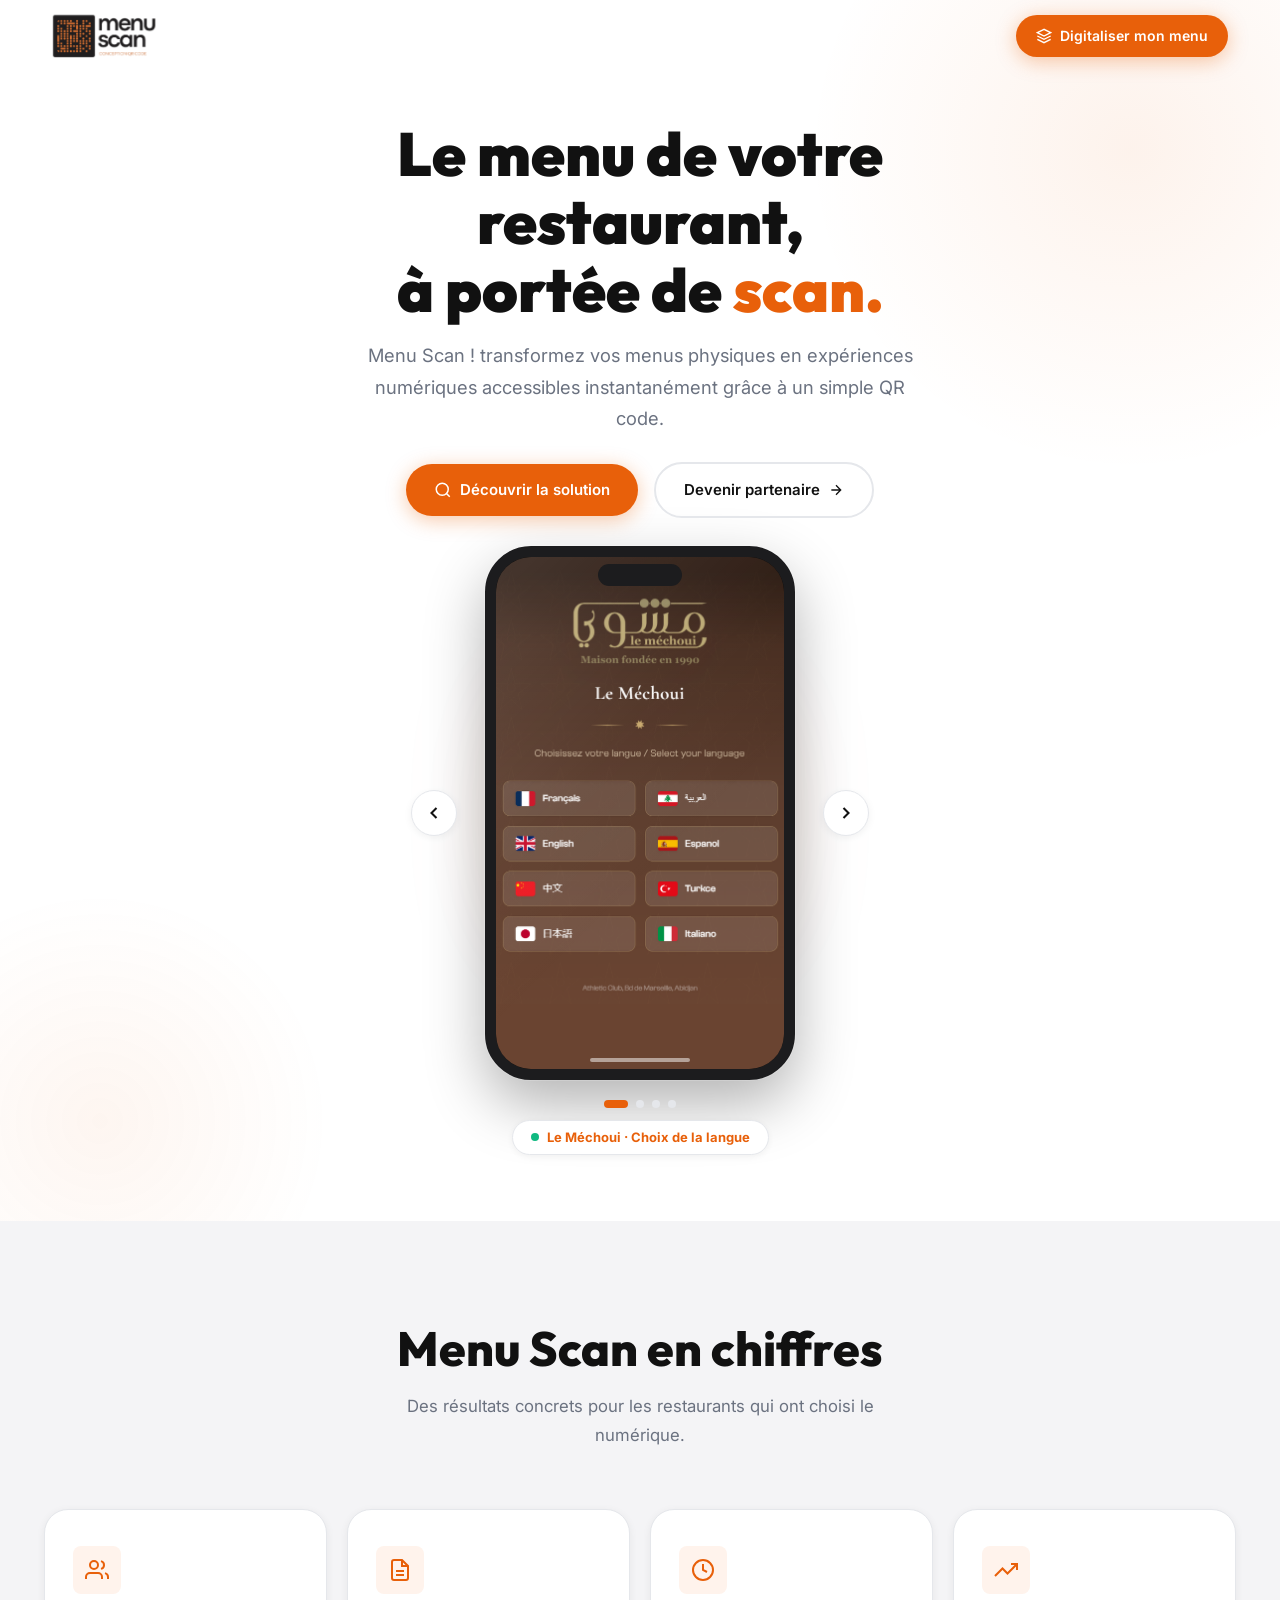
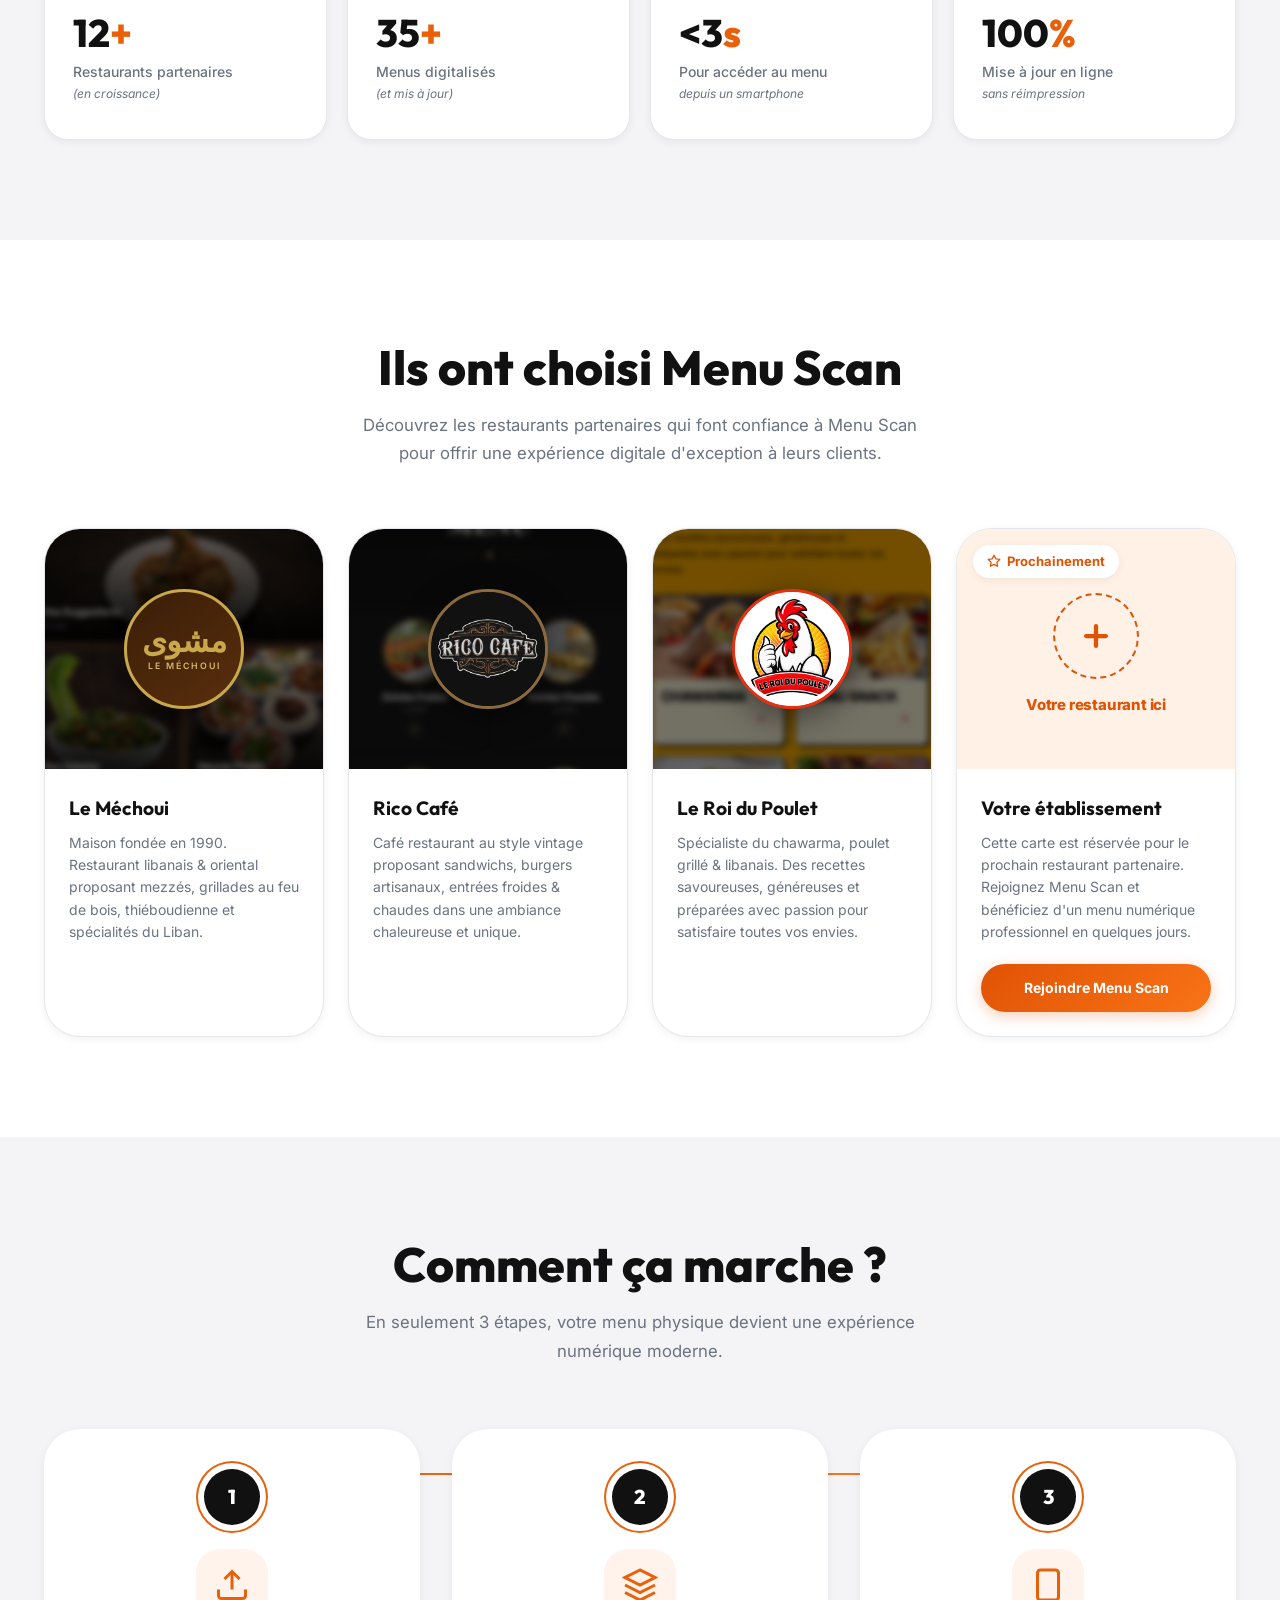
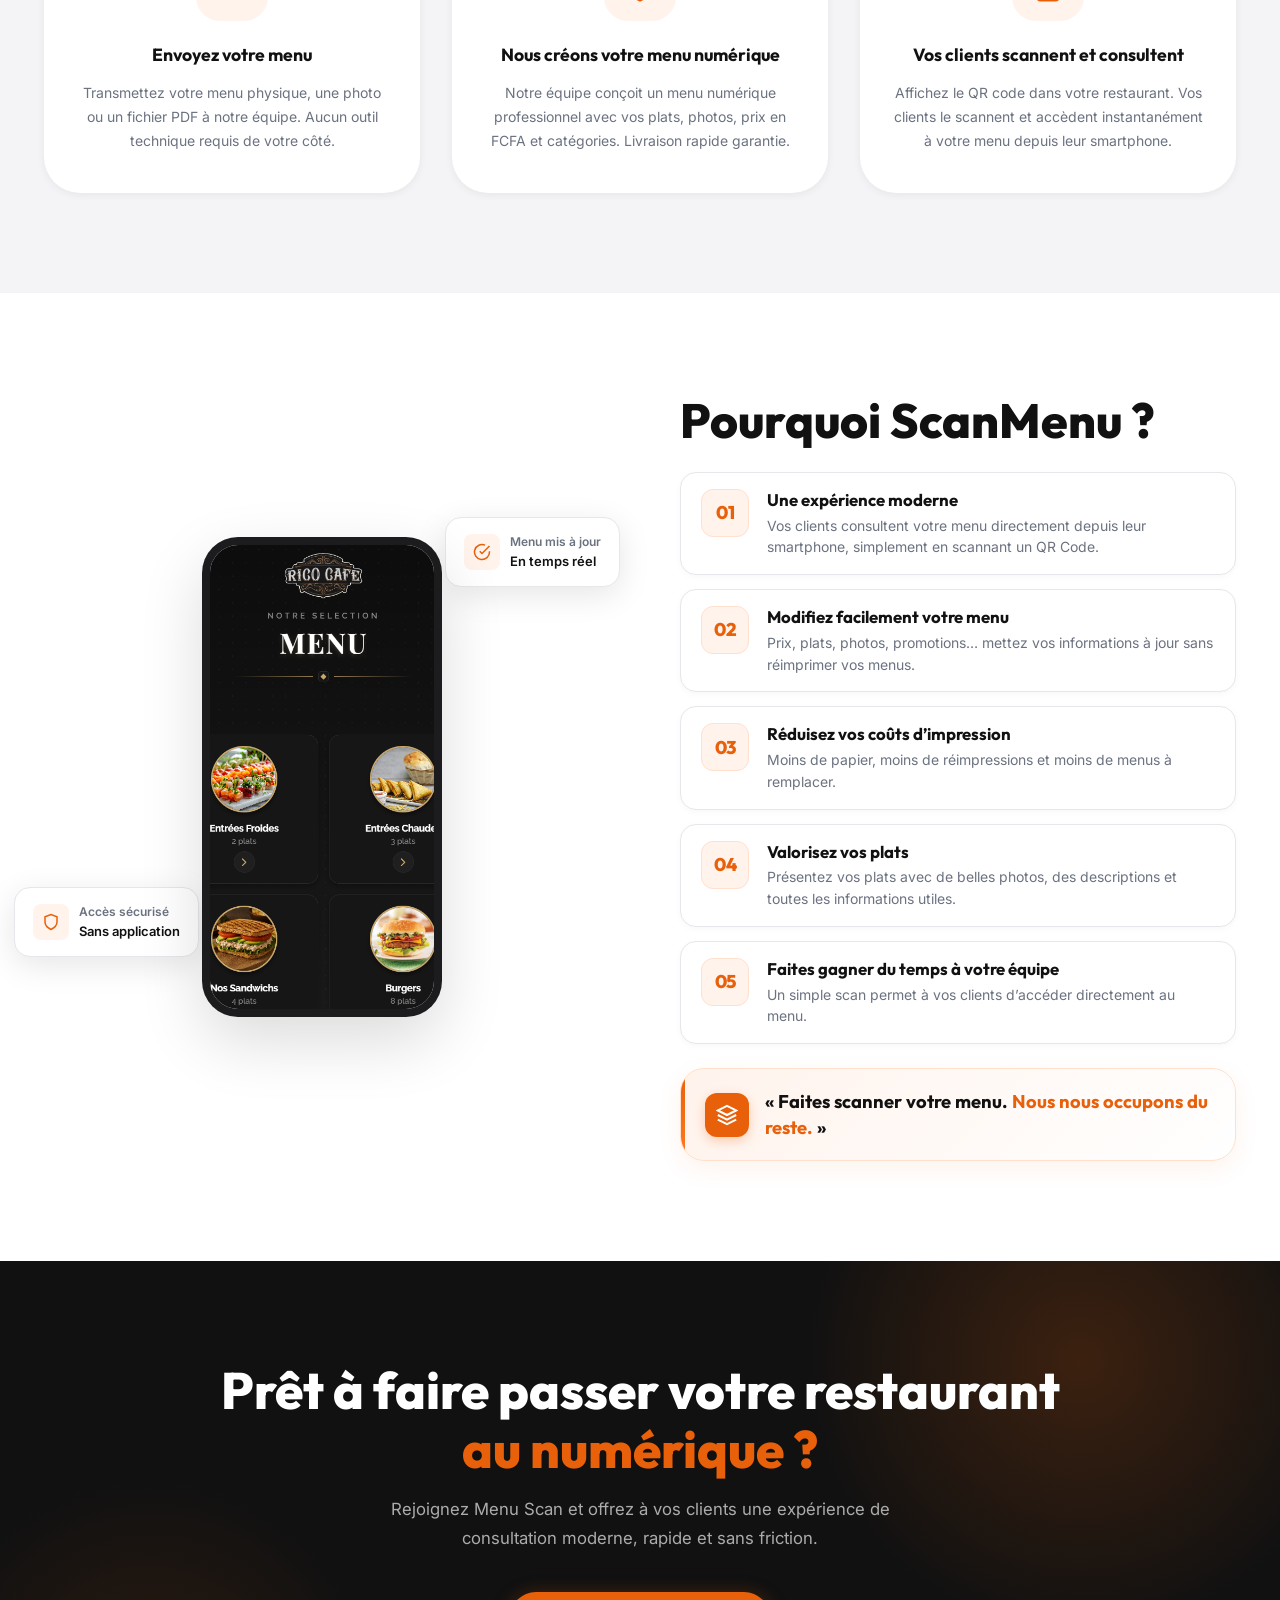
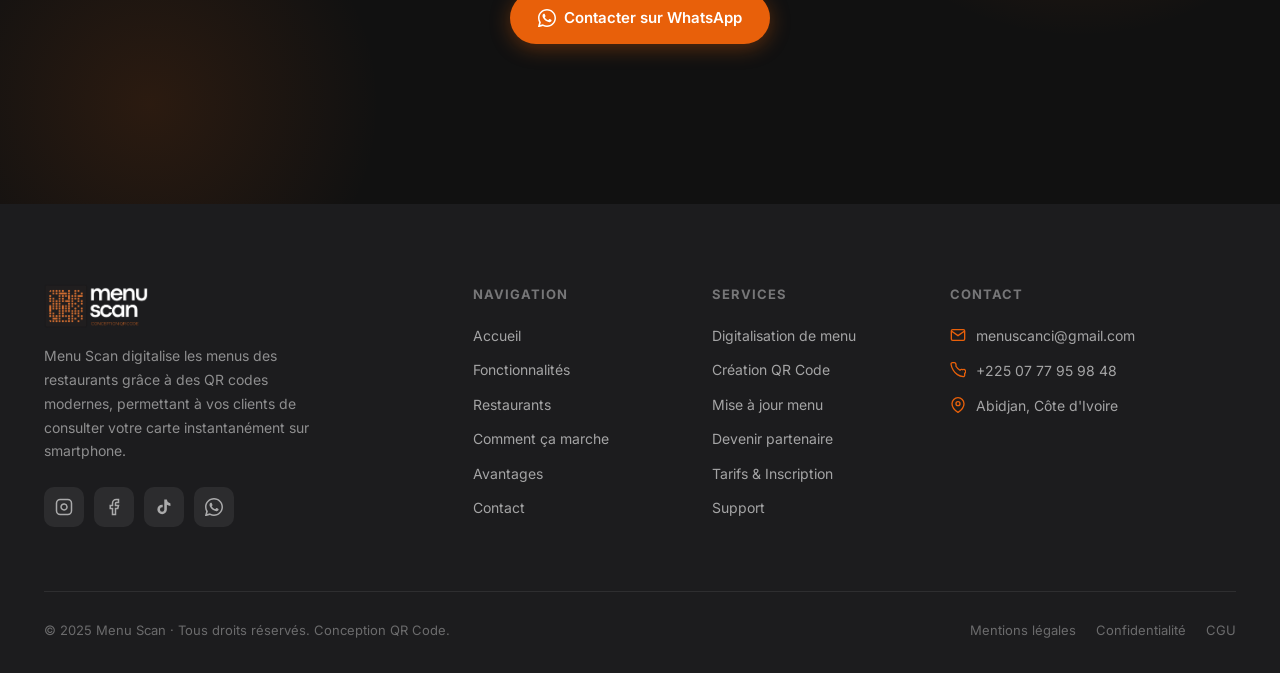
==== commit 56d37c98: "Mise a jour smartphone 9:16 et integration des 4 interfaces de Le Mechoui" ====
--- a/index.html
+++ b/index.html
@@ -70,16 +70,19 @@
             </div>
           </div>
 
-          <!-- Écran intérieur du téléphone : diaporama animé avec transitions PowerPoint -->
+          <!-- Écran intérieur du téléphone : diaporama animé des interfaces Le Méchoui -->
           <div class="phone-screen" id="phoneScreen">
-            <div class="phone-slide is-active" data-index="0" role="tabpanel" aria-label="Menu Le Méchoui">
-              <img src="images/menu_mechoui.png" alt="Menu Le Méchoui" loading="eager" />
-            </div>
-            <div class="phone-slide" data-index="1" role="tabpanel" aria-label="Menu Rico Café">
-              <img src="images/menu_rico.png" alt="Menu Rico Café" loading="lazy" />
-            </div>
-            <div class="phone-slide" data-index="2" role="tabpanel" aria-label="Menu Le Roi du Poulet">
-              <img src="images/menu_roi_poulet.png" alt="Menu Le Roi du Poulet" loading="lazy" />
+            <div class="phone-slide is-active" data-index="0" role="tabpanel" aria-label="Le Méchoui - Choix de la langue">
+              <img src="images/menu_mechoui_langues.png" alt="Le Méchoui - Choix de la langue" loading="eager" />
+            </div>
+            <div class="phone-slide" data-index="1" role="tabpanel" aria-label="Le Méchoui - Accueil & Services">
+              <img src="images/menu_mechoui_accueil.png" alt="Le Méchoui - Accueil & Services" loading="lazy" />
+            </div>
+            <div class="phone-slide" data-index="2" role="tabpanel" aria-label="Le Méchoui - Notre Carte">
+              <img src="images/menu_mechoui_carte.png" alt="Le Méchoui - Notre Carte" loading="lazy" />
+            </div>
+            <div class="phone-slide" data-index="3" role="tabpanel" aria-label="Le Méchoui - Carte des Boissons">
+              <img src="images/menu_mechoui_boissons.png" alt="Le Méchoui - Carte des Boissons" loading="lazy" />
             </div>
             <!-- Reflet d'écran haut de gamme -->
             <div class="phone-glare" aria-hidden="true"></div>
@@ -90,21 +93,22 @@
       </div>
 
       <!-- Bouton navigation suivant -->
-      <button class="phone-nav-btn next" id="phoneNextBtn" aria-label="Menu suivant" title="Menu suivant">
+      <button class="phone-nav-btn next" id="phoneNextBtn" aria-label="Interface suivante" title="Interface suivante">
         <svg width="20" height="20" fill="none" stroke="currentColor" stroke-width="2.5" viewBox="0 0 24 24"><path d="M9 18l6-6-6-6"/></svg>
       </button>
     </div>
 
     <!-- Contrôles et indicateur en dessous du smartphone -->
     <div class="phone-bottom-bar">
-      <div class="phone-dots" id="phoneDots" role="tablist" aria-label="Navigation des menus">
-        <button class="phone-dot active" data-slide="0" role="tab" aria-selected="true" aria-label="Le Méchoui"></button>
-        <button class="phone-dot" data-slide="1" role="tab" aria-selected="false" aria-label="Rico Café"></button>
-        <button class="phone-dot" data-slide="2" role="tab" aria-selected="false" aria-label="Le Roi du Poulet"></button>
+      <div class="phone-dots" id="phoneDots" role="tablist" aria-label="Navigation des interfaces Le Méchoui">
+        <button class="phone-dot active" data-slide="0" role="tab" aria-selected="true" aria-label="Choix de la langue"></button>
+        <button class="phone-dot" data-slide="1" role="tab" aria-selected="false" aria-label="Accueil & Menus"></button>
+        <button class="phone-dot" data-slide="2" role="tab" aria-selected="false" aria-label="Notre Carte"></button>
+        <button class="phone-dot" data-slide="3" role="tab" aria-selected="false" aria-label="Carte des Boissons"></button>
       </div>
       <div class="phone-active-label" id="phoneActiveLabel">
         <span class="live-indicator"></span>
-        <strong id="restaurantTitle">Le Méchoui</strong>
+        <strong id="restaurantTitle">Le Méchoui · Choix de la langue</strong>
       </div>
     </div>
 
--- a/style.css
+++ b/style.css
@@ -160,8 +160,8 @@
   top: 50%;
   left: 50%;
   transform: translate(-50%, -50%);
-  width: 300px;
-  height: 490px;
+  width: 330px;
+  height: 550px;
   background: radial-gradient(circle, rgba(232, 96, 10, 0.16) 0%, rgba(232, 96, 10, 0.05) 45%, transparent 70%);
   filter: blur(40px);
   pointer-events: none;
@@ -169,15 +169,15 @@
 }
 
 .phone-frame {
-  width: 276px;
-  height: 494px;
-  border-radius: 42px;
+  box-sizing: content-box;
+  width: 288px;
+  height: 512px;
+  border-radius: 46px;
   border: 11px solid #1C1C1E;
   background: #111111;
   position: relative;
   box-shadow: 0 0 0 1px rgba(255, 255, 255, 0.18),
               0 24px 60px rgba(0, 0, 0, 0.30);
-  box-sizing: border-box;
   overflow: hidden;
 }
 
@@ -759,11 +759,13 @@
 
 @media (max-width: 900px) {
   :root { --section-py: 72px; }
-  .phone-showcase { height: 580px; }
-  .stream-viewport { height: 460px; top: 12px; }
-  .phone-wrapper { height: 460px; top: 12px; }
-  .phone-frame { width: 258px; height: 456px; border-width: 10px; border-radius: 40px; }
-  .stream-card { width: 238px; height: 436px; margin: 0 22px; border-radius: 30px; }
+  .phone-frame {
+    box-sizing: content-box;
+    width: 252px;
+    height: 448px;
+    border-width: 10px;
+    border-radius: 40px;
+  }
   .steps-grid { grid-template-columns: 1fr; }
   .steps-grid::before { display: none; }
   .advantages-layout { grid-template-columns: 1fr; gap: 48px; }
@@ -778,13 +780,15 @@
 }
 
 @media (max-width: 600px) {
-  .phone-showcase { height: 520px; }
-  .stream-viewport { height: 410px; top: 10px; }
-  .phone-wrapper { height: 410px; top: 10px; }
-  .phone-frame { width: 228px; height: 404px; border-width: 9px; border-radius: 34px; }
-  .stream-card { width: 210px; height: 386px; margin: 0 14px; border-radius: 25px; }
-  .stream-card.is-left { transform: scale(0.9); opacity: 0.55; }
-  .stream-card.is-right { transform: scale(0.9); opacity: 0.55; }
+  .phone-stage { gap: 12px; }
+  .phone-nav-btn { width: 38px; height: 38px; }
+  .phone-frame {
+    box-sizing: content-box;
+    width: 225px;
+    height: 400px;
+    border-width: 9px;
+    border-radius: 34px;
+  }
   .advantages-list { gap: 12px; margin-top: 20px; }
   .adv-item { padding: 14px 16px; gap: 14px; }
   .adv-num { width: 42px; height: 42px; font-size: 1.05rem; border-radius: 10px; }
@@ -800,6 +804,13 @@
   .hero-title { font-size: 2.2rem; }
   .hero-buttons { flex-direction: column; align-items: stretch; }
   .hero-buttons .btn { justify-content: center; }
+  .phone-frame {
+    box-sizing: content-box;
+    width: 207px;
+    height: 368px;
+    border-width: 8px;
+    border-radius: 30px;
+  }
   .nav-logo img { height: 38px; }
   .nav-cta .btn-sm { padding: 9px 16px; font-size: 13px; }
   .stats-grid { grid-template-columns: 1fr; }
